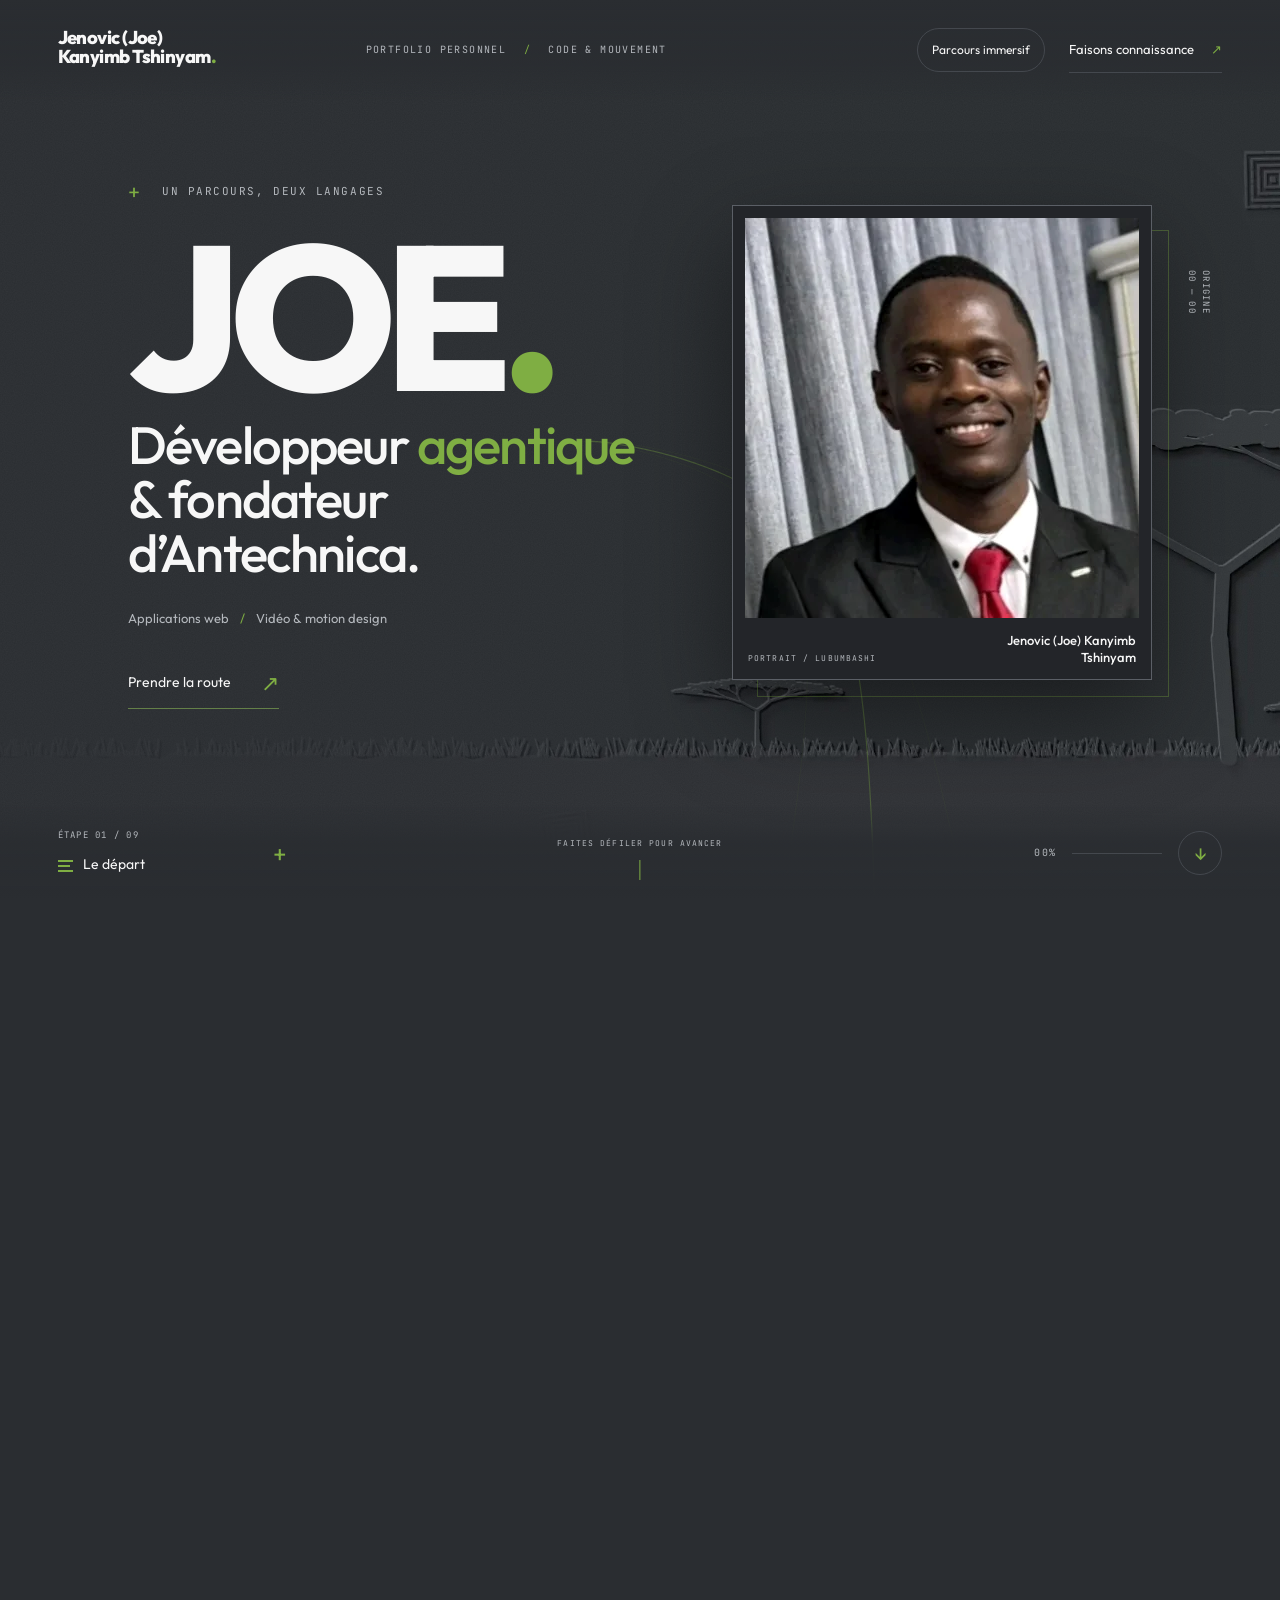
==== index.html @ 86d020d7 "Publication V1 du portfolio Co-Authored-By: Claude Opus 5.5 <noreply@anthropic.com>" ====
<!DOCTYPE html><html lang="fr"><head><meta charset="UTF-8"><meta name="viewport" content="width=device-width, initial-scale=1"><meta name="description" content="Un portfolio personnel à la croisée du développement web, de la vidéo et du motion design."><meta name="theme-color" content="#2A2D31"><!-- V1 publiée le 26/09/2026 avec l'accord de Joe : le site est indexable. Aperçu de lien (WhatsApp, LinkedIn…). --><meta property="og:type" content="website"><meta property="og:locale" content="fr_FR"><meta property="og:site_name" content="Jenovic (Joe) Kanyimb Tshinyam — Portfolio"><meta property="og:title" content="Jenovic (Joe) Kanyimb Tshinyam — Portfolio personnel | Code &amp; Mouvement"><meta property="og:description" content="Un portfolio personnel à la croisée du développement web, de la vidéo et du motion design."><meta name="twitter:card" content="summary"><link rel="icon" href="/favicon.svg" type="image/svg+xml"><title>Jenovic (Joe) Kanyimb Tshinyam — Portfolio personnel | Code &amp; Mouvement</title><link rel="stylesheet" href="/_astro/portfolio.REGnhsfy.css"></head><body><a class="skip-link" href="#main">Aller au contenu</a><header class="site-header"><a class="wordmark wordmark-full" href="#intro" data-go="0" aria-label="Jenovic (Joe) Kanyimb Tshinyam — revenir au départ">Jenovic (Joe) Kanyimb <span class="wordmark-tail">Tshinyam<span class="copper">.</span></span></a><span class="header-label">PORTFOLIO PERSONNEL <span class="slash">/</span> CODE & MOUVEMENT</span><button id="mode-toggle" type="button" hidden>Parcours immersif</button><a class="header-contact" href="#contact" data-go="8">Faisons connaissance <span aria-hidden="true">↗</span></a></header><canvas id="path-canvas" aria-hidden="true"></canvas><div class="ambient" aria-hidden="true"></div><div class="chapitre-fonds" aria-hidden="true"><div class="fond fond-depart"></div><div class="fond fond-motion"></div><div class="fond fond-web"></div><div class="fond fond-regard"></div></div><main id="main" tabindex="-1" style="--journey-stops:9"><div id="journey"><section id="intro" class="stop intro" data-chapter="depart" data-stop="0" data-stop-name="Le départ" aria-labelledby="intro-title"><div class="scene-copy"><p class="eyebrow"><span class="tiny-cross" aria-hidden="true">+</span> UN PARCOURS, DEUX LANGAGES</p><h1 id="intro-title">JOE<span class="copper">.</span></h1><p class="hero-line">Développeur <em>agentique</em><br>&amp; fondateur d’Antechnica.</p><p class="intro-caption">Applications web<span aria-hidden="true"> / </span>Vidéo &amp; motion design</p><a class="text-link" href="#video" data-go="1">Prendre la route <span aria-hidden="true">↗</span></a></div><div class="hero-art hero-portrait"><figure class="hero-portrait-card"><img src="/media/joe-portrait.webp" alt="Portrait de Jenovic (Joe) Kanyimb Tshinyam en costume noir et cravate rouge." width="400" height="400" decoding="async" fetchpriority="high"><figcaption><span class="mono">PORTRAIT / LUBUMBASHI</span><strong>Jenovic (Joe) Kanyimb Tshinyam</strong></figcaption></figure></div><p class="scene-coordinate" aria-hidden="true">ORIGINE<br>00 — 00</p></section><section id="video" class="stop gateway-stop" data-chapter="motion" data-stop="1" data-stop-name="Porte Vidéo" aria-labelledby="video-title"><div class="wide-copy gateway-copy"><p class="eyebrow">01 / PREMIÈRE VOIE</p><h2 id="video-title">Vidéo &<br><em>motion design.</em></h2><p class="body-copy">Chaque réalisation occupe sa propre étape. Faites défiler pour passer d’une vidéo à la suivante, puis rejoindre les projets web.</p><ol class="gateway-route" aria-label="Vidéos du parcours"><li><span class="mono">01</span><a href="#video-claude-disponible-en-rdc" data-go="2">Claude disponible en RDC, en motion design</a></li><li><span class="mono">02</span><a href="#video-chaine-youtube-shorts" data-go="3">Présenter mes savoir-faire par le motion design</a></li><li><span class="mono">03</span><a href="#video-outil-qui-change-tout" data-go="4">Expliquer un outil par la prise de parole et le motion design</a></li></ol><a class="text-link" href="#video-claude-disponible-en-rdc" data-go="2">Voir la première vidéo <span aria-hidden="true">↓</span></a></div><span class="ghost-number" aria-hidden="true">01</span></section><section id="video-claude-disponible-en-rdc" class="stop project-stop project-stop-video video-wide" data-chapter="motion" data-stop="2" data-stop-name="Vidéo 01" aria-labelledby="project-title-claude-disponible-en-rdc"><div class="scene-copy project-copy"><p class="eyebrow">01 / VIDÉO · MOTION DESIGN</p><h2 id="project-title-claude-disponible-en-rdc">Claude disponible en RDC, en motion design</h2><p class="body-copy">Une vidéo d’actualité de 1 min 44, 100 % motion design : ce que change l’arrivée officielle de Claude, l’IA d’Anthropic, en RDC.</p></div><div class="project-visual project-visual-video is-wide"><div class="visual-top"><span class="mono">VIDÉO · 16:9</span><span class="mono">Antechnica</span></div><div class="video-stage" id="player-claude-disponible-en-rdc" data-video-embed="https://www.youtube-nocookie.com/embed/Lz0jzFGHZ8E" data-video-title="Vidéo : Claude disponible en RDC, en motion design"><a class="video-poster" href="https://youtu.be/Lz0jzFGHZ8E" target="_blank" rel="noopener noreferrer" data-video-launch="player-claude-disponible-en-rdc" aria-label="Lire « Claude disponible en RDC, en motion design » sur cette page"><img src="https://i.ytimg.com/vi/Lz0jzFGHZ8E/maxresdefault.jpg" alt="Miniature de la vidéo « Claude est officiellement disponible en RDC » publiée sur la chaîne YouTube Antechnica." width="1280" height="720" loading="lazy" decoding="async"><span class="video-play" aria-hidden="true">▶</span><span class="video-hint mono" aria-hidden="true">LECTURE SUR CETTE PAGE</span></a></div></div><div class="project-details"><dl class="project-facts"><div><dt>Mon rôle</dt><dd>Direction de la production, avec une équipe d’agents IA sous ma supervision.</dd></div><div><dt>Résultat</dt><dd>Publiée le 24/09/2026 sur YouTube, TikTok et Instagram, sans problème de droits d’auteur.</dd></div><div><dt>Outils</dt><dd>Remotion (React), DaVinci Resolve, faster-whisper.</dd></div></dl><a class="text-link project-cta" href="https://youtu.be/Lz0jzFGHZ8E" target="_blank" rel="noopener noreferrer">Voir sur YouTube <span class="sr-only">(nouvel onglet)</span><span aria-hidden="true">↗</span></a></div></section><script type="module">document.querySelectorAll(`[data-video-launch]`).forEach(e=>{e.dataset.videoReady!==`true`&&(e.dataset.videoReady=`true`,e.addEventListener(`click`,t=>{if(t.defaultPrevented||t.button!==0||t.metaKey||t.ctrlKey||t.shiftKey||t.altKey)return;let n=e.dataset.videoLaunch,r=n?document.getElementById(n):null,i=r?.dataset.videoEmbed;if(!r||!i?.startsWith(`https://www.youtube-nocookie.com/embed/`))return;t.preventDefault();let a=r.querySelector(`.video-player`);if(a){a.focus();return}let o=new URL(i);o.searchParams.set(`autoplay`,`1`),o.searchParams.set(`rel`,`0`),o.searchParams.set(`playsinline`,`1`);let s=document.createElement(`iframe`);s.className=`video-player`,s.src=o.toString(),s.title=r.dataset.videoTitle||`Lecteur vidéo YouTube`,s.allow=`accelerometer; autoplay; clipboard-write; encrypted-media; gyroscope; picture-in-picture; web-share`,s.referrerPolicy=`strict-origin-when-cross-origin`,s.allowFullscreen=!0,s.tabIndex=0,r.replaceChildren(s),r.classList.add(`is-playing`),s.focus()}))});</script><section id="video-chaine-youtube-shorts" class="stop project-stop project-stop-video video-short" data-chapter="motion" data-stop="3" data-stop-name="Vidéo 02" aria-labelledby="project-title-chaine-youtube-shorts"><div class="scene-copy project-copy"><p class="eyebrow">02 / VIDÉO PROMOTIONNELLE</p><h2 id="project-title-chaine-youtube-shorts">Présenter mes savoir-faire par le motion design</h2><p class="body-copy">J’ai conçu cette vidéo promotionnelle pour montrer rapidement ce que je peux créer en motion design et permettre à un client de se projeter dans une communication plus claire, rythmée et mémorable.</p></div><div class="project-visual project-visual-video is-short"><div class="visual-top"><span class="mono">SHORT · 9:16</span><span class="mono">Antechnica</span></div><div class="video-stage" id="player-chaine-youtube-shorts" data-video-embed="https://www.youtube-nocookie.com/embed/G4Uy3-1FhbQ" data-video-title="Vidéo : Présenter mes savoir-faire par le motion design"><a class="video-poster" href="https://youtube.com/shorts/G4Uy3-1FhbQ" target="_blank" rel="noopener noreferrer" data-video-launch="player-chaine-youtube-shorts" aria-label="Lire « Présenter mes savoir-faire par le motion design » sur cette page"><img src="https://i.ytimg.com/vi/G4Uy3-1FhbQ/oardefault.jpg" alt="Miniature verticale de la vidéo promotionnelle : le titre « Le timing fait ressentir » sur un fond de traits lumineux verts." width="1080" height="1920" loading="lazy" decoding="async"><span class="video-play" aria-hidden="true">▶</span><span class="video-hint mono" aria-hidden="true">LECTURE SUR CETTE PAGE</span></a></div></div><div class="project-details"><dl class="project-facts"><div><dt>Mon rôle</dt><dd>Conception de la présentation, montage et motion design.</dd></div><div><dt>Résultat</dt><dd>La vidéo est publiée sur la chaîne Antechnica et sert de démonstration publique de mes capacités en motion design.</dd></div><div><dt>Outils</dt><dd>Motion design, montage vidéo et YouTube Shorts.</dd></div></dl><a class="text-link project-cta" href="https://youtube.com/shorts/G4Uy3-1FhbQ" target="_blank" rel="noopener noreferrer">Voir sur YouTube <span class="sr-only">(nouvel onglet)</span><span aria-hidden="true">↗</span></a></div></section><section id="video-outil-qui-change-tout" class="stop project-stop project-stop-video video-short" data-chapter="motion" data-stop="4" data-stop-name="Vidéo 03" aria-labelledby="project-title-outil-qui-change-tout"><div class="scene-copy project-copy"><p class="eyebrow">03 / VIDÉO · MOTION DESIGN</p><h2 id="project-title-outil-qui-change-tout">Expliquer un outil par la prise de parole et le motion design</h2><p class="body-copy">Dans cette vidéo, je présente face caméra un outil que j’ai découvert. J’associe une explication concrète, un montage rythmé et du motion design pour rendre le sujet clair et vivant.</p></div><div class="project-visual project-visual-video is-short"><div class="visual-top"><span class="mono">SHORT · 9:16</span><span class="mono">YouTube</span></div><div class="video-stage" id="player-outil-qui-change-tout" data-video-embed="https://www.youtube-nocookie.com/embed/SXAU7oRiqAI" data-video-title="Vidéo : Expliquer un outil par la prise de parole et le motion design"><a class="video-poster" href="https://youtube.com/shorts/SXAU7oRiqAI" target="_blank" rel="noopener noreferrer" data-video-launch="player-outil-qui-change-tout" aria-label="Lire « Expliquer un outil par la prise de parole et le motion design » sur cette page"><img src="https://i.ytimg.com/vi/SXAU7oRiqAI/oardefault.jpg" alt="Miniature verticale de la vidéo : le titre « Ta voix devient du texte » au-dessus de Joe, face caméra." width="1080" height="1920" loading="lazy" decoding="async"><span class="video-play" aria-hidden="true">▶</span><span class="video-hint mono" aria-hidden="true">LECTURE SUR CETTE PAGE</span></a></div></div><div class="project-details"><dl class="project-facts"><div><dt>Mon rôle</dt><dd>Prise de parole face caméra, montage et motion design.</dd></div><div><dt>Résultat</dt><dd>La vidéo est publiée sur YouTube et montre concrètement ma capacité à expliquer, incarner et mettre en mouvement un sujet.</dd></div><div><dt>Outils</dt><dd>DaVinci Resolve, motion design, format vertical.</dd></div></dl><a class="text-link project-cta" href="https://youtube.com/shorts/SXAU7oRiqAI" target="_blank" rel="noopener noreferrer">Voir sur YouTube <span class="sr-only">(nouvel onglet)</span><span aria-hidden="true">↗</span></a></div></section><section id="web" class="stop gateway-stop" data-chapter="web" data-stop="5" data-stop-name="Porte Web" aria-labelledby="web-title"><div class="wide-copy gateway-copy"><p class="eyebrow">02 / DEUXIÈME VOIE</p><h2 id="web-title">Sites &<br><em>expériences web.</em></h2><p class="body-copy">Le parcours continue avec les sites publiés. Chaque projet dispose de son propre écran, de ses visuels et d’un accès direct au site en ligne.</p><ol class="gateway-route" aria-label="Sites du parcours"><li><span class="mono">01</span><a href="#web-tamada" data-go="6">Tamada : une vitrine bilingue pour une pâtisserie événementielle</a></li></ol><a class="text-link" href="#web-tamada" data-go="6">Voir le premier site <span aria-hidden="true">↓</span></a></div><span class="ghost-number" aria-hidden="true">02</span></section><section id="web-tamada" class="stop project-stop" data-chapter="web" data-stop="6" data-stop-name="Site 01" aria-labelledby="project-title-tamada"><div class="scene-copy project-copy"><p class="eyebrow">01 / PROJET WEB · TAMADA</p><h2 id="project-title-tamada">Tamada : une vitrine bilingue pour une pâtisserie événementielle</h2><p class="body-copy">Un site vitrine bilingue qui présente les créations de Tamada, ses services événementiels et un parcours de contact à Lubumbashi.</p></div><a class="project-visual project-visual-link" href="https://tamada-nu.vercel.app/fr" target="_blank" rel="noopener noreferrer" aria-label="Voir Tamada en ligne — nouvel onglet"><div class="visual-top"><span class="fenetre" aria-hidden="true"><i></i><i></i><i></i></span><span class="adresse">tamada-nu.vercel.app</span><span class="mono">03 VUES</span></div><div class="project-carousel" aria-label="Aperçus de Tamada : une vitrine bilingue pour une pâtisserie événementielle"><img class="project-slide" src="/media/tamada-hero.webp" alt="Page d’accueil de Tamada avec une pâtisserie en arrière-plan." width="1440" height="774" loading="lazy" decoding="async" data-slide="1"><img class="project-slide" src="/media/tamada-realisations.webp" alt="Présentation d’une pièce montée de mariage dans le carrousel Tamada." width="1440" height="774" loading="lazy" decoding="async" data-slide="2"><img class="project-slide" src="/media/tamada-galerie.webp" alt="Galerie des réalisations événementielles sur le site Tamada." width="1440" height="774" loading="lazy" decoding="async" data-slide="3"></div><div class="visual-caption"><p>Tamada : une vitrine bilingue pour une pâtisserie événementielle</p><span class="mono">OUVRIR LE SITE EN LIGNE ↗</span></div></a><div class="project-details"><dl class="project-facts"><div><dt>Mon rôle</dt><dd>Conception, développement et mise en ligne du site vitrine bilingue.</dd></div><div><dt>Résultat</dt><dd>Le site est en ligne en français et en anglais, avec des galeries de réalisations, une section contact et une navigation adaptée aux mobiles.</dd></div><div><dt>Outils</dt><dd>Next.js 16, React 19, Tailwind CSS 4, Supabase, Vercel.</dd></div></dl><a class="text-link project-cta" href="https://tamada-nu.vercel.app/fr" target="_blank" rel="noopener noreferrer">Voir Tamada en ligne <span class="sr-only">(nouvel onglet)</span><span aria-hidden="true">↗</span></a></div></section><section id="apropos" class="stop about-stop" data-chapter="regard" data-stop="7" data-stop-name="Le regard" aria-labelledby="about-title"><div class="wide-copy"><p class="eyebrow">03 / DERRIÈRE LES ÉCRANS</p><h2 id="about-title">Deux pratiques.<br><em>Un regard personnel.</em></h2><div class="about-grid"><div class="about-copy"><p class="about-lead">Étudiant en Bac2 IAGE à l’Université Protestante de Lubumbashi, je conçois et livre des applications web en orchestrant une flotte d’agents IA. Je lance Antechnica, mon agence tech à Lubumbashi.</p><div class="about-notes"><p class="mono">MA FAÇON DE TRAVAILLER</p><p>Je conçois l’architecture, délègue aux agents, vérifie leur travail et livre des applications testées.</p></div></div></div></div><span class="ghost-number" aria-hidden="true">JK</span></section><section id="contact" class="stop contact-stop" data-chapter="rencontre" data-stop="8" data-stop-name="La rencontre" aria-labelledby="contact-title"><div class="wide-copy contact-layout"><div class="contact-copy"><p class="eyebrow">04 / LA SUITE S’ÉCRIT À DEUX</p><h2 id="contact-title">Et si nos chemins<br><em>se croisaient ?</em></h2><p class="body-copy">Un projet web, une idée de vidéo,<br>ou simplement une conversation.</p><a class="contact-link" href="mailto:jenovickanyimbtshinyam@gmail.com">Parlons de votre idée <span aria-hidden="true">↗</span></a><nav aria-label="Réseaux sociaux"><a class="text-link" href="https://github.com/joe-kanyimb?tab=repositories" target="_blank" rel="noopener noreferrer">GitHub <span class="sr-only">(nouvel onglet)</span><span aria-hidden="true">↗</span></a><a class="text-link" href="https://www.linkedin.com/in/jenovic-kanyimb-tshinyam/" target="_blank" rel="noopener noreferrer">LinkedIn <span class="sr-only">(nouvel onglet)</span><span aria-hidden="true">↗</span></a><a class="text-link" href="https://www.youtube.com/@Antechnica" target="_blank" rel="noopener noreferrer">YouTube <span class="sr-only">(nouvel onglet)</span><span aria-hidden="true">↗</span></a><a class="text-link" href="https://wa.me/243854241231" target="_blank" rel="noopener noreferrer">WhatsApp <span class="sr-only">(nouvel onglet)</span><span aria-hidden="true">↗</span></a></nav><a class="text-link return-link" href="#intro" data-go="0">Revenir au départ <span aria-hidden="true">↶</span></a></div><figure class="contact-portrait" aria-label="Jenovic (Joe) Kanyimb Tshinyam"><div class="contact-portrait-frame"><img src="/media/joe-portrait.webp" alt="" width="400" height="400" loading="lazy" decoding="async"></div><figcaption><span class="mono">CONTACT / LUBUMBASHI</span><strong>Jenovic (Joe) Kanyimb Tshinyam</strong></figcaption></figure></div></section></div></main><aside class="journey-controls" aria-label="Navigation du parcours"><details id="chapter-menu"><summary><span class="mono">ÉTAPE <span id="current-index">01</span> / <span id="total-stops">09</span></span><span class="current-line"><span class="signe" aria-hidden="true"><i></i><i></i><i></i></span><span id="current-name">Le départ</span></span><span class="menu-plus" aria-hidden="true">+</span></summary><nav aria-label="Étapes"><a href="#intro" data-go="0"><span class="mono">01</span>Le départ<span aria-hidden="true">↗</span></a><a href="#video" data-go="1"><span class="mono">02</span>Porte Vidéo<span aria-hidden="true">↗</span></a><a href="#video-claude-disponible-en-rdc" data-go="2"><span class="mono">03</span>Vidéo 01<span aria-hidden="true">↗</span></a><a href="#video-chaine-youtube-shorts" data-go="3"><span class="mono">04</span>Vidéo 02<span aria-hidden="true">↗</span></a><a href="#video-outil-qui-change-tout" data-go="4"><span class="mono">05</span>Vidéo 03<span aria-hidden="true">↗</span></a><a href="#web" data-go="5"><span class="mono">06</span>Porte Web<span aria-hidden="true">↗</span></a><a href="#web-tamada" data-go="6"><span class="mono">07</span>Site 01<span aria-hidden="true">↗</span></a><a href="#apropos" data-go="7"><span class="mono">08</span>Le regard<span aria-hidden="true">↗</span></a><a href="#contact" data-go="8"><span class="mono">09</span>La rencontre<span aria-hidden="true">↗</span></a></nav></details><div class="scroll-hint"><span id="scroll-label">FAITES DÉFILER POUR AVANCER</span><span class="hint-line" aria-hidden="true"></span></div><div class="progress-control"><span class="mono" id="progress-value">00%</span><div class="progress-track" aria-hidden="true"><span id="progress-fill"></span></div><button id="next-stop" aria-label="Étape suivante" type="button" hidden>↓</button></div></aside><noscript><p class="nojs-note">Mode lecture : toutes les étapes sont accessibles sans JavaScript.</p></noscript><script type="module" src="/_astro/index.astro_astro_type_script_index_0_lang.BY5wktld.js"></script></body></html>
---- _astro/portfolio.REGnhsfy.css ----
@font-face{font-family:Outfit;src:url(/fonts/outfit-latin.woff2)format("woff2");font-weight:100 900;font-style:normal;font-display:swap}:root{color-scheme:dark;--bg:#111211;--ink:#f0ede7;--muted:#b3b1a8;--copper:#dfab84;--line:#363831;--font:Outfit,"Arial",sans-serif}*{box-sizing:border-box}html{scroll-behavior:auto;scroll-padding-top:100px}body{background:var(--bg);color:var(--ink);font-family:var(--font);margin:0;font-size:16px;line-height:1.55}a{color:inherit;text-decoration:none}button,summary{font:inherit;color:inherit}button{cursor:pointer;border:1px solid var(--line);background:0 0}a,button,summary{-webkit-tap-highlight-color:transparent}a:focus-visible,button:focus-visible,summary:focus-visible,[tabindex]:focus-visible{outline:2px solid var(--copper);outline-offset:6px}button:disabled{cursor:default;opacity:.5}[hidden]{display:none!important}::selection{background:var(--copper);color:var(--bg)}.copper,em{color:var(--copper)}em{font-style:normal}.muted{color:var(--muted)}.mono,.eyebrow,.art-caption,.scene-coordinate,.draft-label,.visual-caption .mono,.header-label,.scroll-hint{letter-spacing:.14em;font-family:ui-monospace,Courier New,monospace;font-size:11px;line-height:1.6}.eyebrow{color:var(--muted);margin:0 0 24px}.tiny-cross{vertical-align:middle;color:var(--copper);margin-right:12px;font-size:20px}.sr-only{clip:rect(0,0,0,0);white-space:nowrap;border:0;width:1px;height:1px;margin:-1px;padding:0;position:absolute;overflow:hidden}.skip-link{z-index:100;background:var(--ink);color:var(--bg);padding:12px 20px;position:fixed;top:-100px;left:20px}.skip-link:focus{top:16px}.site-header{z-index:30;background:linear-gradient(var(--bg),#111211e6 65%,transparent);align-items:center;gap:24px;min-height:100px;padding:20px 4.5vw;display:flex;position:fixed;inset:0 0 auto}.wordmark{letter-spacing:-2px;align-items:center;min-height:44px;font-size:32px;font-weight:800;line-height:1;display:flex}.header-label{color:var(--muted);margin-left:24px;margin-right:auto;font-size:10px}.slash{color:var(--copper);padding:0 10px}#mode-toggle{border-radius:24px;min-height:44px;padding:10px 14px;font-size:12px}.header-contact{border-bottom:1px solid var(--line);min-height:44px;padding:12px 0;font-size:13px}.header-contact span{color:var(--copper);margin-left:14px}.ambient{pointer-events:none;z-index:-1;background:radial-gradient(at 75% 40%,#ad795610,#0000 55%);position:fixed;inset:0}#path-canvas{pointer-events:none;opacity:.8;width:100%;height:100%;display:none;position:fixed;inset:0}.stop{border-bottom:1px solid var(--line);align-items:center;gap:4vw;min-height:100svh;padding:140px 10vw;display:flex;position:relative;overflow-x:clip}.scene-copy{z-index:2;flex:1;max-width:700px;position:relative}.wide-copy{z-index:2;width:100%;max-width:1100px;position:relative}.intro h1{letter-spacing:-.075em;margin:28px 0 22px;font-size:clamp(120px,18vw,270px);font-weight:650;line-height:.78}.hero-line{letter-spacing:-.045em;margin:0 0 28px;font-size:clamp(36px,4.6vw,70px);font-weight:400;line-height:1.03}.intro-caption{color:var(--muted);margin-bottom:30px;font-size:13px}.intro-caption span{color:var(--copper);padding:0 8px}.text-link{border-bottom:1px solid #7c6c5c;align-items:center;gap:30px;min-height:44px;padding:8px 0;font-size:14px;display:inline-flex}.text-link span[aria-hidden]{color:var(--copper);font-size:22px;transition:transform .2s}.text-link:hover span[aria-hidden]{transform:translate(3px,-3px)}.hero-art{flex-shrink:0;width:48%;margin-right:-4vw;position:relative}.sculpture{width:100%;display:block}.art-caption{color:var(--muted);font-size:9px;position:absolute;bottom:0;right:10%}.scene-coordinate{color:var(--muted);writing-mode:vertical-rl;font-size:9px;position:absolute;top:30%;right:4.5vw}.stop h2{letter-spacing:-.047em;margin:0 0 35px;font-size:clamp(38px,5.5vw,82px);font-weight:450;line-height:1.08}.body-copy{color:var(--muted);max-width:400px;font-size:17px;line-height:1.7}.universe-grid{grid-template-columns:1fr 1fr;gap:50px;max-width:850px;margin-top:45px;display:grid}.universe{border-top:1px solid var(--line);padding:24px 40px 12px 0;display:block;position:relative}.universe .mono{color:var(--copper)}.universe h3{letter-spacing:-.03em;margin:20px 0 12px;font-size:28px;font-weight:450}.universe p{color:var(--muted);font-size:15px}.universe-arrow{color:var(--copper);font-size:28px;position:absolute;top:24px;right:0}.universe:hover{border-color:var(--copper)}.ghost-number{color:#0000;-webkit-text-stroke:1px #454438;opacity:.3;pointer-events:none;font-size:clamp(180px,35vw,500px);font-weight:700;line-height:1;position:absolute;bottom:14%;right:3vw}.project-stop h2{font-size:clamp(36px,4.3vw,66px)}.project-visual{aspect-ratio:1;background:linear-gradient(130deg,#1c1e19ee,#171714e0);border:1px solid #595044;border-radius:2px;flex-direction:column;width:43%;display:flex;position:relative;overflow:hidden}.visual-top{color:var(--muted);justify-content:space-between;padding:22px;display:flex}.project-visual .sculpture{width:100%;height:78%;position:absolute;top:5%}.visual-caption{z-index:1;background:linear-gradient(#0000,#171714);margin-top:auto;padding:22px}.visual-caption p{letter-spacing:-.04em;margin:0 0 8px;font-size:23px}.visual-caption .mono{color:var(--muted);font-size:8px}.draft-label{color:var(--copper);margin:28px 0 12px;font-size:9px;display:block}.about-grid{grid-template-columns:1fr 1fr;gap:80px;max-width:950px;display:grid}.about-lead{letter-spacing:-.025em;margin:0;font-size:24px;line-height:1.5}.about-notes{color:var(--muted);font-size:14px}.about-notes .mono{color:var(--copper);margin-top:0}.contact-stop h2{font-size:clamp(40px,6.8vw,98px)}.contact-pending{flex-wrap:wrap;align-items:center;gap:12px;margin-top:32px;font-size:24px;display:flex}.contact-pending small{width:100%;color:var(--muted);padding-left:22px;font-size:12px;display:block}.status-dot{background:var(--copper);border-radius:100%;width:8px;height:8px}.return-link{color:var(--muted);margin-top:30px}.contact-link{border-bottom:1px solid var(--copper);gap:30px;min-height:44px;margin-top:30px;font-size:30px;display:inline-flex}.journey-controls{z-index:35;background:linear-gradient(transparent,#111211ed 40%,var(--bg));justify-content:space-between;align-items:end;gap:30px;min-height:95px;padding:20px 4.5vw;display:flex;position:fixed;inset:auto 0 0}.journey-controls details{width:240px;max-width:50vw;position:relative}.journey-controls summary{cursor:pointer;grid-template-columns:1fr 25px;gap:5px;min-height:52px;list-style:none;display:grid}.journey-controls summary::-webkit-details-marker{display:none}.journey-controls summary .mono{color:var(--muted);grid-column:1;font-size:9px}.journey-controls #current-name{font-size:14px}.menu-plus{color:var(--copper);grid-area:1/2/3;align-self:center;font-size:25px}.journey-controls details[open] .menu-plus{transform:rotate(45deg)}.journey-controls nav{background:#1a1c18;border:1px solid #676454;width:300px;max-width:88vw;padding:12px 22px;position:absolute;bottom:80px;left:0;box-shadow:0 25px 80px #0008}.journey-controls nav a{border-bottom:1px solid var(--line);grid-template-columns:30px 1fr 20px;gap:12px;min-height:48px;padding:13px 0;font-size:14px;display:grid}.journey-controls nav a:last-child{border:0}.journey-controls nav a .mono,.journey-controls nav a:hover,.journey-controls nav a[aria-current=step]{color:var(--copper)}.scroll-hint{color:var(--muted);flex-direction:column;align-items:center;gap:10px;font-size:8px;display:flex;position:absolute;bottom:20px;left:50%;transform:translate(-50%)}.hint-line{background:var(--copper);width:1px;height:20px}.progress-control{align-items:center;gap:16px;padding-bottom:5px;display:flex}.progress-control .mono{color:var(--muted);font-size:10px}.progress-track{background:var(--line);width:90px;height:1px}#progress-fill{background:var(--copper);transform-origin:0;width:100%;height:100%;display:block;transform:scaleX(0)}#next-stop{width:44px;height:44px;color:var(--copper);border-radius:100%;font-size:20px}.nojs-note{color:var(--muted);padding:40px 10vw 140px}html.immersive #main{height:calc(var(--journey-stops,6) * 120svh)}html.immersive #journey{perspective:1100px;perspective-origin:50% 48%;position:fixed;inset:0;overflow:clip}html.immersive .stop{transform-origin:50%;will-change:transform,opacity;border:0;height:100svh;min-height:0;padding-top:110px;padding-bottom:125px;position:absolute;inset:0}html.immersive #path-canvas{display:block}html.simple .scroll-hint{display:none}html.simple .stop{scroll-margin-top:0}html.immersive .stop[inert]{pointer-events:none}.case-header{border-bottom:1px solid var(--line);justify-content:space-between;align-items:center;padding:28px 6vw;display:flex}.case-main{max-width:1100px;margin:auto;padding:70px 6vw 90px}.case-main h1{letter-spacing:-.045em;margin:25px 0;font-size:clamp(42px,7vw,80px);font-weight:450;line-height:1.05}.case-lead{color:var(--muted);max-width:650px;font-size:20px}.draft-banner{border-left:2px solid var(--copper);color:var(--muted);background:#dfab840a;margin:35px 0;padding:18px 22px;font-size:14px}.case-fields{grid-template-columns:1fr 1fr;gap:35px 70px;margin-top:45px;display:grid}.case-fields section{border-top:1px solid var(--line);padding-top:20px}.case-fields h2{font-size:20px;font-weight:450}.case-fields p{color:var(--muted);font-size:15px}.case-footer{border-top:1px solid var(--line);color:var(--muted);padding:28px 6vw;font-size:12px}.media-frame{border:1px solid var(--line);background:#1a1c18;min-height:180px;padding:20px}.media-frame img,.media-frame video{width:100%;height:auto;display:block}.media-frame img{width:auto;max-width:100%;max-height:78vh;margin-inline:auto}.media-fallback{color:var(--muted)}@media (width>=1600px){.stop{padding-left:14vw;padding-right:14vw}.hero-art{max-width:640px}.intro h1{font-size:260px}}@media (width<=1000px){.header-label{display:none}.wordmark{margin-right:auto}.stop{padding-left:7vw;padding-right:7vw}.hero-art{margin-right:-3vw}.about-grid{gap:35px}.project-stop{gap:5vw}.project-stop h2{font-size:40px}}@media (width<=640px){.site-header{gap:14px;min-height:78px;padding:16px 6vw}.wordmark{font-size:26px}.header-contact{display:none}#mode-toggle{padding:8px 12px;font-size:11px}.stop{gap:18px;min-height:100svh;padding:110px 7vw 130px}.intro{flex-direction:column;justify-content:center;align-items:start}.intro .scene-copy{z-index:2;flex:none;width:100%;max-width:100%}.intro h1{margin:22px 0 20px;font-size:clamp(110px,32vw,155px)}.hero-line{font-size:40px}.eyebrow{margin-bottom:18px;font-size:9px}.intro-caption{max-width:260px;margin-bottom:16px;font-size:11px}.intro-caption span{padding:0 3px}.hero-art{opacity:.38;z-index:0;width:68%;margin:0;position:absolute;top:16%;right:-8%}.art-caption,.scene-coordinate{display:none}.stop h2{margin-bottom:25px;font-size:clamp(32px,8vw,46px)}.universe-grid{gap:20px;margin-top:28px}.universe{padding:18px 8px 10px 0}.universe h3{margin-top:18px;font-size:20px}.universe p{font-size:13px}.universe .mono{font-size:8px}.universe-arrow{font-size:20px;top:10px}.project-stop{flex-direction:column;justify-content:center;align-items:stretch;gap:22px}.project-stop .scene-copy{flex:none;max-width:none}.project-stop h2{margin-bottom:12px;font-size:34px}.body-copy{margin-bottom:12px;font-size:14px;line-height:1.55}.draft-label{margin:14px 0 6px;font-size:8px}.text-link{gap:18px;min-height:44px;font-size:12px}.project-visual{aspect-ratio:auto;flex-shrink:0;width:100%;height:185px}.project-visual .sculpture{width:230px;height:230px;top:-44px;left:50%;transform:translate(-50%)}.visual-top{padding:12px;font-size:10px}.visual-top .mono{font-size:8px}.visual-caption{padding:12px}.visual-caption p{font-size:18px}.visual-caption .mono{font-size:7px}.about-grid{grid-template-columns:1fr;gap:24px}.about-lead{font-size:20px}.about-notes{font-size:12px}.about-notes .mono{font-size:9px}.contact-pending{font-size:21px}.contact-stop h2{font-size:41px}.journey-controls{gap:16px;min-height:90px;padding:16px 6vw}.journey-controls details{width:160px}.journey-controls #current-name{font-size:12px}.progress-control{gap:10px}.progress-track{width:34px}.scroll-hint{display:none}.progress-control .mono{font-size:9px}.journey-controls nav{bottom:70px}.ghost-number{opacity:.2;bottom:17%}.case-header{gap:20px}.case-header .text-link{font-size:11px}.case-main{padding-top:45px}.case-fields{grid-template-columns:1fr;gap:24px}.case-lead{font-size:17px}html.immersive .stop{padding-top:95px;padding-bottom:110px}}@media (height<=720px) and (width>=641px){html.immersive .stop{padding-top:95px;padding-bottom:95px}.intro h1{font-size:145px}.hero-line{font-size:42px}.hero-art{max-width:390px}.stop h2{font-size:48px}.universe-grid{margin-top:20px}.project-visual{max-height:350px}.about-lead{font-size:20px}.eyebrow{margin-bottom:14px}}@media (prefers-reduced-motion:reduce){*,:before,:after{scroll-behavior:auto!important;transition:none!important;animation:none!important}.stop{will-change:auto!important}}.wordmark-full{letter-spacing:-.035em;text-wrap:balance;max-width:260px;font-size:clamp(15px,1.45vw,22px);line-height:1.05;display:block}.wordmark-tail{white-space:nowrap}.gateway-copy{max-width:920px}.gateway-copy .body-copy{max-width:540px}.gateway-route{border-bottom:1px solid var(--line);gap:0;max-width:700px;margin:36px 0 26px;padding:0;list-style:none;display:grid}.gateway-route li{border-top:1px solid var(--line);grid-template-columns:48px 1fr;align-items:center;min-height:58px;display:grid}.gateway-route .mono{color:var(--copper);font-size:9px}.gateway-route a{align-items:center;min-height:58px;font-size:17px;line-height:1.25;transition:color .2s,padding-left .2s;display:flex}.gateway-route a:after{content:"↗";color:var(--copper);margin-left:auto}.gateway-route a:hover{color:var(--copper);padding-left:6px}.hero-portrait{width:min(35vw,420px);margin-right:0}.hero-portrait-card{background:#191a17;border:1px solid #524c43;margin:0;padding:12px;position:relative;box-shadow:0 35px 90px #0006}.hero-portrait-card:before{content:"";z-index:-1;border:1px solid #dfab8440;position:absolute;inset:24px -18px -18px 24px}.hero-portrait-card img{aspect-ratio:1;object-fit:cover;object-position:center 24%;filter:saturate(.88)contrast(1.03);width:100%;display:block}.hero-portrait-card figcaption{color:var(--muted);justify-content:space-between;align-items:end;gap:18px;padding:14px 3px 2px;display:flex}.hero-portrait-card figcaption .mono{font-size:8px}.hero-portrait-card figcaption strong{max-width:170px;color:var(--ink);text-align:right;font-size:13px;font-weight:500;line-height:1.25}.project-stop{justify-content:space-between}.project-stop .scene-copy{max-width:52%}.project-copy h2{text-wrap:balance;margin-bottom:20px;font-size:clamp(32px,3.6vw,54px)}.project-facts{grid-template-columns:1fr 1fr;gap:16px 28px;margin:24px 0 16px;display:grid}.project-facts div{border-top:1px solid var(--line);padding-top:10px}.project-facts div:first-child{grid-column:1/-1}.project-facts dt{color:var(--copper);letter-spacing:.14em;text-transform:uppercase;font-family:ui-monospace,Courier New,monospace;font-size:8px}.project-facts dd{color:var(--muted);margin:6px 0 0;font-size:12px;line-height:1.45}.project-cta{margin-top:4px}.project-visual{aspect-ratio:16/10;isolation:isolate;width:43%;min-height:360px;transition:border-color .2s,transform .2s}.project-visual-link:hover{border-color:var(--copper);transform:translateY(-3px)}.project-visual-link:focus-visible{outline-offset:8px}.visual-top{z-index:4;background:#151614e6;position:relative}.project-carousel{background:#090a09;flex:1;min-height:0;position:relative;overflow:hidden}.project-slide{object-fit:cover;opacity:0;width:100%;height:100%;animation:12s linear infinite tamada-carousel;display:block;position:absolute;inset:0;transform:scale(1.025)}.project-slide[data-slide="1"]{animation-delay:0s}.project-slide[data-slide="2"]{animation-delay:4s}.project-slide[data-slide="3"]{animation-delay:8s}.project-slide:first-child{opacity:1}.project-carousel:after{content:"";z-index:2;pointer-events:none;background:linear-gradient(#0000 55%,#111211b8);position:absolute;inset:0}.visual-caption{z-index:4;background:#151614;padding:15px 20px;position:relative}.visual-caption p{margin-bottom:4px;font-size:17px;line-height:1.25}.project-visual-video{background:#080908}.video-stage{background:#050505;flex:1;min-height:0;display:flex;position:relative;overflow:hidden}.video-poster{background:radial-gradient(circle at 50% 45%,#282621,#050505 70%);width:100%;height:100%;min-height:0;display:block;position:relative;overflow:hidden}.video-poster img{object-fit:cover;filter:saturate(.84)brightness(.72);width:100%;height:100%;transition:filter .2s,transform .3s;display:block}.video-poster:after{content:"";pointer-events:none;background:linear-gradient(#0000 40%,#080908b8);position:absolute;inset:0}.video-play{z-index:2;width:70px;height:70px;color:var(--ink);background:#111211b8;border:1px solid #f0ede799;border-radius:50%;place-items:center;font-size:20px;transition:background .2s,transform .2s;display:grid;position:absolute;top:50%;left:50%;transform:translate(-50%,-50%)}.video-poster:hover img{filter:saturate()brightness(.88);transform:scale(1.02)}.video-poster:hover .video-play{background:var(--copper);color:var(--bg);transform:translate(-50%,-50%)scale(1.06)}.video-player{background:#000;border:0;width:100%;height:100%;display:block}.video-player:focus-visible{outline:2px solid var(--copper);outline-offset:-4px}.project-visual-video .visual-caption{background:#0c0d0c}.project-visual-link .project-carousel{z-index:0;position:absolute;inset:0}.project-visual-link .visual-top{background:linear-gradient(#0c0d0cf2 0%,#0c0d0cb8 55%,#0000 100%);padding-bottom:54px}.project-visual-link .visual-caption{background:linear-gradient(#0000 0%,#0c0d0cd8 38%,#0c0d0cf5 100%);margin-top:auto;padding-top:70px}.about-grid{grid-template-columns:minmax(0,1.2fr) minmax(250px,.8fr);align-items:center;gap:64px;max-width:1000px}.about-copy{min-width:0}.about-notes{border-top:1px solid var(--line);margin-top:34px;padding-top:22px}.profile-card{background:#191a17;border:1px solid #524c43;justify-self:end;width:min(100%,340px);margin:0;padding:12px;box-shadow:0 30px 70px #0005}.profile-portrait{aspect-ratio:1;object-fit:cover;object-position:center 24%;filter:saturate(.88)contrast(1.03);border-radius:2px;width:100%;height:auto;display:block}.profile-card figcaption{padding:14px 3px 3px}.profile-card figcaption strong,.profile-card figcaption span{display:block}.profile-card figcaption strong{font-size:16px;font-weight:500}.profile-card figcaption span{color:var(--muted);letter-spacing:.12em;text-transform:uppercase;margin-top:3px;font-family:ui-monospace,Courier New,monospace;font-size:8px}.contact-layout{grid-template-columns:minmax(0,1.25fr) minmax(320px,.75fr);align-items:center;gap:7vw;max-width:none;display:grid}.contact-copy{z-index:2;min-width:0;position:relative}.contact-portrait{background:#191a17;border:1px solid #524c43;justify-self:end;width:min(100%,460px);margin:0;padding:12px;position:relative;box-shadow:0 35px 90px #0006}.contact-portrait:before{content:"";z-index:-1;border:1px solid #dfab8438;position:absolute;inset:28px -20px -20px 28px}.contact-portrait-frame{position:relative;overflow:hidden}.contact-portrait-frame:after{content:"";pointer-events:none;background:linear-gradient(#0000 60%,#11121199);position:absolute;inset:0}.contact-portrait img{aspect-ratio:1;object-fit:cover;object-position:center 24%;filter:saturate(.82)contrast(1.04);width:100%;display:block}.contact-portrait figcaption{color:var(--muted);justify-content:space-between;align-items:end;gap:18px;padding:14px 3px 2px;display:flex}.contact-portrait figcaption .mono{font-size:8px}.contact-portrait figcaption strong{max-width:190px;color:var(--ink);text-align:right;font-size:14px;font-weight:500;line-height:1.2}.case-links{flex-wrap:wrap;align-items:center;gap:24px;margin-top:30px;display:flex}@keyframes tamada-carousel{0%,29%{opacity:1;transform:scale(1)}34%,to{opacity:0;transform:scale(1.025)}}@media (width<=1000px){.wordmark-full{max-width:210px}.project-visual{min-height:310px}.project-stop .scene-copy{max-width:50%}.about-grid{gap:38px}.contact-layout{grid-template-columns:minmax(0,1.1fr) minmax(280px,.9fr);gap:5vw}.contact-portrait{max-width:360px}}@media (width<=640px){.wordmark-full{letter-spacing:-.025em;max-width:150px;font-size:13px}.intro .scene-copy{padding-right:15%}.hero-portrait{opacity:.5;width:54%;margin:0;position:absolute;top:20%;right:-8%}.hero-portrait-card{box-shadow:none;padding:7px}.hero-portrait-card:before{inset:14px -10px -10px 14px}.hero-portrait-card figcaption{display:none}.gateway-copy h2{font-size:40px}.gateway-copy .body-copy{font-size:14px}.gateway-route{margin:20px 0 14px}.gateway-route li{grid-template-columns:35px 1fr;min-height:48px}.gateway-route a{min-height:48px;font-size:13px}.project-stop{gap:13px}.project-stop .scene-copy{max-width:none}.project-copy h2{margin-bottom:9px;font-size:27px;line-height:1.05}.project-facts{grid-template-columns:1fr 1fr;gap:8px 14px;margin:10px 0 7px}.project-facts div{padding-top:6px}.project-facts div:first-child{grid-column:1/-1}.project-facts div:nth-child(2){display:none}.project-facts dt{font-size:7px}.project-facts dd{margin-top:3px;font-size:10px;line-height:1.3}.project-cta{min-height:36px;padding:3px 0}.project-visual{aspect-ratio:auto;width:100%;height:190px;min-height:0}.visual-top,.visual-caption{padding:8px 11px}.visual-caption p{font-size:14px}.visual-caption .mono{font-size:6px}.project-visual-link .visual-top{padding-bottom:30px}.project-visual-link .visual-caption{padding-top:36px}.about-grid{grid-template-columns:1fr;gap:18px}.about-notes{margin-top:20px;padding-top:14px}.profile-card{grid-template-columns:104px 1fr;justify-self:stretch;align-items:center;width:100%;max-width:none;padding:8px;display:grid}.profile-card figcaption{padding:8px 14px}.profile-card figcaption strong{font-size:14px}.case-links{flex-direction:column;align-items:flex-start;gap:12px}.about-stop .eyebrow{margin-bottom:8px}.about-stop h2{margin-bottom:13px;font-size:31px;line-height:1.02}.about-stop .about-grid{gap:10px}.about-stop .about-lead{font-size:15px;line-height:1.38}.about-stop .about-notes{margin-top:10px;padding-top:8px;font-size:10px;line-height:1.35}.about-stop .about-notes p{margin:5px 0}.about-stop .profile-card{grid-template-columns:78px 1fr;padding:6px}.about-stop .profile-card figcaption{padding:6px 10px}.about-stop .profile-card figcaption strong{font-size:12px}.about-stop .profile-card figcaption span{font-size:7px}.contact-layout{display:block}.contact-copy{width:100%}.contact-portrait{z-index:0;opacity:.2;width:58%;box-shadow:none;pointer-events:none;padding:6px;position:absolute;bottom:15%;right:-10%}.contact-portrait:before,.contact-portrait figcaption{display:none}.contact-stop .eyebrow{margin-bottom:9px}.contact-stop h2{margin-bottom:12px;font-size:35px;line-height:1.02}.contact-stop .body-copy{margin:0 0 6px}.contact-stop .contact-link{min-height:38px;margin-top:8px;font-size:20px}.contact-stop nav{flex-wrap:wrap;gap:0 16px;margin-top:8px;display:flex}.contact-stop nav .text-link{gap:5px;min-height:34px;font-size:10px}.contact-stop .return-link{min-height:36px;margin-top:6px}}@media (prefers-reduced-motion:reduce){.project-slide{opacity:0;animation:none;transform:none}.project-slide:first-child{opacity:1}.project-visual{transform:none!important}}.project-stop{grid-template-columns:minmax(0,52fr) minmax(0,43fr);grid-template-areas:"copy visual""details visual";align-content:center;gap:0 5vw;display:grid}.project-stop .scene-copy{grid-area:copy;align-self:end;max-width:none}.project-details{z-index:2;grid-area:details;align-self:start;position:relative}.project-stop .project-visual{grid-area:visual;align-self:center;width:100%}.project-stop-video{grid-template-columns:minmax(0,40fr) minmax(0,56fr);column-gap:4vw}.project-stop-video.video-short{grid-template-columns:minmax(0,1fr) minmax(0,1fr)}.project-stop .project-visual-video{aspect-ratio:auto;height:auto;min-height:auto;max-height:none;overflow:visible}.project-visual-video .visual-top{padding:12px 16px}.project-visual-video .video-stage{flex:none;width:100%}.project-stop .project-visual-video.is-wide{justify-self:end;width:min(100%,177.778svh - 515.556px)}.project-visual-video.is-wide .video-stage{aspect-ratio:16/9}.project-stop .project-visual-video.is-short{justify-self:center;width:auto}.project-visual-video.is-short .video-stage{aspect-ratio:9/16;width:auto;height:min(620px,100svh - 290px)}.video-poster img{filter:saturate(.9)brightness(.8)}.video-hint{z-index:2;color:var(--ink);text-align:center;padding:14px 16px;font-size:9px;position:absolute;bottom:0;left:0;right:0}@media (width>=641px) and (height<=820px){.project-copy h2{margin-bottom:14px;font-size:clamp(28px,2.9vw,42px)}.project-stop .body-copy{margin-bottom:0;font-size:15px;line-height:1.6}.project-facts{margin:16px 0 10px}}@media (width<=640px){.project-stop{grid-template-columns:minmax(0,1fr);grid-template-areas:"copy""visual""details";gap:12px 0}.project-stop .scene-copy{align-self:auto}.project-stop .project-visual{height:190px}.project-stop .project-visual-video{height:auto}.project-stop .project-visual-video.is-wide{width:100%}.project-stop-video.video-short{grid-template-columns:minmax(0,52fr) minmax(0,48fr);grid-template-areas:"copy copy""visual details";column-gap:14px}.project-stop .project-visual-video.is-short{width:100%}.project-visual-video.is-short .video-stage{width:100%;height:auto}.video-short .project-details{align-self:center}.video-short .project-facts{grid-template-columns:1fr}.video-short .visual-top .mono:last-child{display:none}.project-visual-video .visual-top{padding:7px 10px}.video-play{width:52px;height:52px}.video-hint{padding:9px 6px;font-size:7px}}@media (width<=640px) and (height<=760px){.project-stop .body-copy{-webkit-line-clamp:2;-webkit-box-orient:vertical;display:-webkit-box;overflow:hidden}.project-stop-video.video-short{grid-template-columns:minmax(0,44fr) minmax(0,56fr)}}@media (width<=640px) and (height<=700px){.project-stop:not(.video-short) .project-facts{display:none}}.about-grid{grid-template-columns:minmax(0,1fr);max-width:760px}@media (width>=641px){.contact-copy nav{flex-wrap:wrap;gap:4px 30px;margin-top:14px;display:flex}.contact-copy nav .text-link{gap:10px}}.contact-copy nav .text-link span[aria-hidden]{font-size:16px}@media (width>=641px) and (height>=721px) and (height<=820px){.intro h1{font-size:clamp(120px,min(18vw,24svh),270px)}.hero-line{font-size:clamp(34px,min(4.6vw,6.2svh),70px)}.gateway-stop h2,.about-stop h2{font-size:clamp(38px,min(5.5vw,8svh),82px)}.contact-stop h2{font-size:clamp(40px,min(6.8vw,8svh),98px)}.contact-link{font-size:26px}.gateway-route{margin:28px 0 20px}.gateway-route li,.gateway-route a{min-height:50px}}@media (width>=641px) and (width<=1000px) and (height>=900px){.project-stop-video.video-wide{grid-template-columns:minmax(0,1fr) minmax(0,1fr);grid-template-areas:"copy details""visual visual";gap:26px 5vw}.project-stop-video.video-wide .scene-copy{align-self:start}.project-stop-video.video-wide .project-details{align-self:end}.project-stop .project-visual-video.is-wide{justify-self:center;width:min(100%,177.778svh - 995.556px)}}@font-face{font-family:Plus Jakarta Sans;src:url(/fonts/plus-jakarta-sans-latin.woff2)format("woff2");font-weight:200 800;font-style:normal;font-display:swap}@font-face{font-family:JetBrains Mono;src:url(/fonts/jetbrains-mono-latin-400.woff2)format("woff2");font-weight:400;font-style:normal;font-display:swap}@property --accent{syntax:"<color>";inherits:true;initial-value:#7fae43}:root{--gris-spatial:#2a2d31;--gris-acier:#5b5f66;--gris-clair:#e6e7e8;--blanc:#f7f7f7;--vert-signature:#7fae43;--accent-depart:#7fae43;--accent-motion:#ff5ca0;--accent-web:#5ab0ff;--bg:var(--gris-spatial);--surface:#232529;--surface-2:#1e2023;--ink:var(--blanc);--muted:#b4b8bd;--line:#44484e;--line-strong:#5b5f66;--font:"Plus Jakarta Sans",Outfit,Arial,sans-serif;--mono:"JetBrains Mono",ui-monospace,"Courier New",monospace;--accent:var(--accent-depart);transition:--accent 1s}[data-chapter=depart],[data-chapter=regard],[data-chapter=rencontre]{--accent:var(--accent-depart)}[data-chapter=motion]{--accent:var(--accent-motion)}[data-chapter=web]{--accent:var(--accent-web)}:root,[data-chapter]{--copper:var(--accent)}@media (prefers-reduced-motion:reduce){:root{transition:none}}body{font-family:var(--font);background:var(--bg)}.mono,.eyebrow,.art-caption,.scene-coordinate,.draft-label,.visual-caption .mono,.header-label,.scroll-hint,.project-facts dt,.profile-card figcaption span{font-family:var(--mono)}.wordmark{letter-spacing:-.03em;font-weight:800}.intro h1{letter-spacing:-.055em;font-weight:800}.hero-line{letter-spacing:-.035em;font-weight:500}.stop h2{letter-spacing:-.032em;font-weight:600}.project-copy h2{letter-spacing:-.03em}.about-lead{letter-spacing:-.015em;font-weight:500}.contact-link{font-weight:500}@media (width>=641px){.intro h1{font-size:clamp(110px,min(16vw,24svh),240px)}.hero-line{font-size:clamp(32px,min(4.1vw,6svh),60px)}.gateway-stop h2,.about-stop h2{font-size:clamp(36px,min(5vw,7svh),74px)}.contact-stop h2{font-size:clamp(38px,min(5vw,7.4svh),74px)}.contact-link{font-size:clamp(22px,2vw,28px)}}@media (width>=641px) and (height<=820px){.gateway-route{margin:24px 0 18px}.gateway-route li,.gateway-route a{min-height:46px}}@media (width<=640px){.project-copy h2{letter-spacing:-.025em;font-size:24px;line-height:1.08}}.site-header{background:linear-gradient(var(--bg),color-mix(in srgb,var(--bg) 88%,transparent) 65%,transparent)}.journey-controls{background:linear-gradient(transparent,color-mix(in srgb,var(--bg) 93%,transparent) 40%,var(--bg))}.journey-controls nav{background:var(--surface);border-color:var(--line-strong)}.ambient{display:none}.text-link{border-bottom-color:color-mix(in srgb,var(--accent) 55%,var(--line))}.ghost-number{-webkit-text-stroke-color:#5b5f66}.project-visual{border-color:var(--line-strong);background:linear-gradient(130deg,var(--surface),var(--surface-2))}.visual-top{background:color-mix(in srgb,var(--surface-2) 92%,transparent)}.visual-caption,.project-visual-video .visual-caption,.project-visual-video{background:var(--surface-2)}.video-stage{background:#17191c}.video-poster{background:radial-gradient(circle at 50% 45%,#34373c,#17191c 70%)}.video-poster:after{background:linear-gradient(#0000 45%,#17191cc0)}.video-play{border-color:color-mix(in srgb,var(--blanc) 60%,transparent);background:color-mix(in srgb,var(--surface-2) 72%,transparent)}.video-poster:hover .video-play,.video-poster:focus-visible .video-play{background:var(--accent);color:var(--gris-spatial);border-color:var(--accent)}.project-carousel{background:var(--surface-2)}.project-carousel:after{background:linear-gradient(180deg,transparent 55%,color-mix(in srgb,var(--surface-2) 72%,transparent))}.project-visual-link .visual-top{background:linear-gradient(180deg,color-mix(in srgb,var(--surface-2) 95%,transparent) 0%,color-mix(in srgb,var(--surface-2) 72%,transparent) 55%,transparent 100%)}.project-visual-link .visual-caption{background:linear-gradient(180deg,transparent 0%,color-mix(in srgb,var(--surface-2) 85%,transparent) 38%,color-mix(in srgb,var(--surface-2) 96%,transparent) 100%)}.project-visual-link .project-carousel:after{background:linear-gradient(180deg,color-mix(in srgb,var(--surface-2) 36%,transparent) 0%,transparent 30%,transparent 58%,color-mix(in srgb,var(--surface-2) 72%,transparent) 100%)}.project-visual-link:hover,.project-visual-video:hover{border-color:var(--accent)}.hero-portrait-card,.contact-portrait,.profile-card{border-color:var(--line-strong);background:var(--surface)}.hero-portrait-card:before,.contact-portrait:before{border-color:color-mix(in srgb,var(--accent) 38%,transparent)}.contact-portrait-frame:after{background:linear-gradient(180deg,transparent 60%,color-mix(in srgb,var(--bg) 60%,transparent))}.media-frame{background:var(--surface)}.draft-banner{background:color-mix(in srgb,var(--accent) 6%,transparent)}.chapitre-fonds{z-index:-3;pointer-events:none;background:var(--bg);position:fixed;inset:0;overflow:hidden}.chapitre-fonds .fond{opacity:0;background-position:bottom;background-repeat:no-repeat;background-size:cover;transition:opacity .8s;position:absolute;inset:0}.fond-depart{background-image:url(/media/motifs/savane-site-1920.webp);background-position:100% 100%}.fonds-prets .fond-motion{background-image:url(/media/motifs/organique-1400.webp);background-position:50%;background-repeat:repeat;background-size:min(1300px,130vmax)}.fonds-prets .fond-web{background-image:url(/media/motifs/geo-tuile-240.webp);background-repeat:repeat;background-size:140px}.fonds-prets .fond-regard{background-image:url(/media/motifs/estampes-1920.webp);background-position:100%}:root:not([data-chapter]) .fond-depart,[data-chapter=depart] .fond-depart,[data-chapter=rencontre] .fond-depart,[data-chapter=regard] .fond-regard{opacity:1}[data-chapter=motion] .fond-motion{opacity:.75}[data-chapter=web] .fond-web{opacity:.4}.chapitre-fonds:before{content:"";z-index:1;background:linear-gradient(90deg,color-mix(in srgb,var(--bg) 90%,transparent) 0%,color-mix(in srgb,var(--bg) 72%,transparent) 36%,transparent 66%);position:absolute;inset:0}.chapitre-fonds:after{content:"";z-index:2;opacity:.07;background-image:url("data:image/svg+xml,%3Csvg xmlns='http://www.w3.org/2000/svg' width='180' height='180'%3E%3Cfilter id='g'%3E%3CfeTurbulence type='fractalNoise' baseFrequency='.9' numOctaves='2' stitchTiles='stitch'/%3E%3CfeColorMatrix values='0 0 0 0 1 0 0 0 0 1 0 0 0 0 1 0 0 0 .55 0'/%3E%3C/filter%3E%3Crect width='180' height='180' filter='url(%23g)'/%3E%3C/svg%3E");position:absolute;inset:0}@media (width<=640px){.fond-depart{background-image:url(/media/motifs/savane-portrait-900.webp);background-position:bottom}.chapitre-fonds:before{background:linear-gradient(180deg,color-mix(in srgb,var(--bg) 55%,transparent) 0%,transparent 60%)}}.signe{vertical-align:middle;gap:3px;width:15px;margin-right:10px;display:inline-grid}.signe i{background:var(--accent);height:2px;display:block}.signe i:nth-child(2){width:80%}.chapitre-change .signe i{animation:.3s linear both signe-barre}.chapitre-change .signe i:nth-child(2){animation-delay:.3s}.chapitre-change .signe i:nth-child(3){animation-delay:.6s}@keyframes signe-barre{0%{opacity:.2}to{opacity:1}}.fenetre{align-items:center;gap:6px;margin-right:14px;display:inline-flex}.fenetre i{background:var(--line-strong);border-radius:50%;width:8px;height:8px}.fenetre i:first-child{background:var(--accent)}.visual-top .adresse{border:1px solid var(--line);background:color-mix(in srgb,var(--bg) 70%,transparent);color:var(--gris-clair);font-family:var(--mono);letter-spacing:.04em;text-transform:none;border-radius:20px;align-items:center;margin-right:auto;padding:3px 12px;font-size:10px;display:inline-flex}.project-visual-link .visual-top{align-items:center;gap:10px}@media (prefers-reduced-motion:reduce){.chapitre-fonds .fond{transition:none}.chapitre-change .signe i{animation:none}}.immersive .stop :is(.eyebrow,h1,h2,.hero-line,.intro-caption,.body-copy,.gateway-route,.about-lead,.about-notes,.project-visual,.project-details,.hero-portrait,.contact-portrait,.contact-link,.contact-copy nav,.scene-copy>.text-link,.gateway-copy>.text-link,.return-link){opacity:0;transition:opacity .45s,transform .6s cubic-bezier(.2,.7,.2,1);transform:scale(.965)}.immersive .stop.est-arrive :is(.eyebrow,h1,h2,.hero-line,.intro-caption,.body-copy,.gateway-route,.about-lead,.about-notes,.project-visual,.project-details,.hero-portrait,.contact-portrait,.contact-link,.contact-copy nav,.scene-copy>.text-link,.gateway-copy>.text-link,.return-link){opacity:1;transform:none}.immersive .stop.est-arrive :is(h1,h2){transition-delay:.12s}.immersive .stop.est-arrive :is(.hero-line,.body-copy,.about-lead,.hero-portrait,.contact-portrait){transition-delay:.24s}.immersive .stop.est-arrive :is(.intro-caption,.gateway-route,.project-visual,.about-notes,.contact-link){transition-delay:.36s}.immersive .stop.est-arrive :is(.project-details,.contact-copy nav,.scene-copy>.text-link,.gateway-copy>.text-link,.return-link){transition-delay:.48s}@media (prefers-reduced-motion:reduce){.stop *{opacity:1!important;transition:none!important;transform:none!important}}
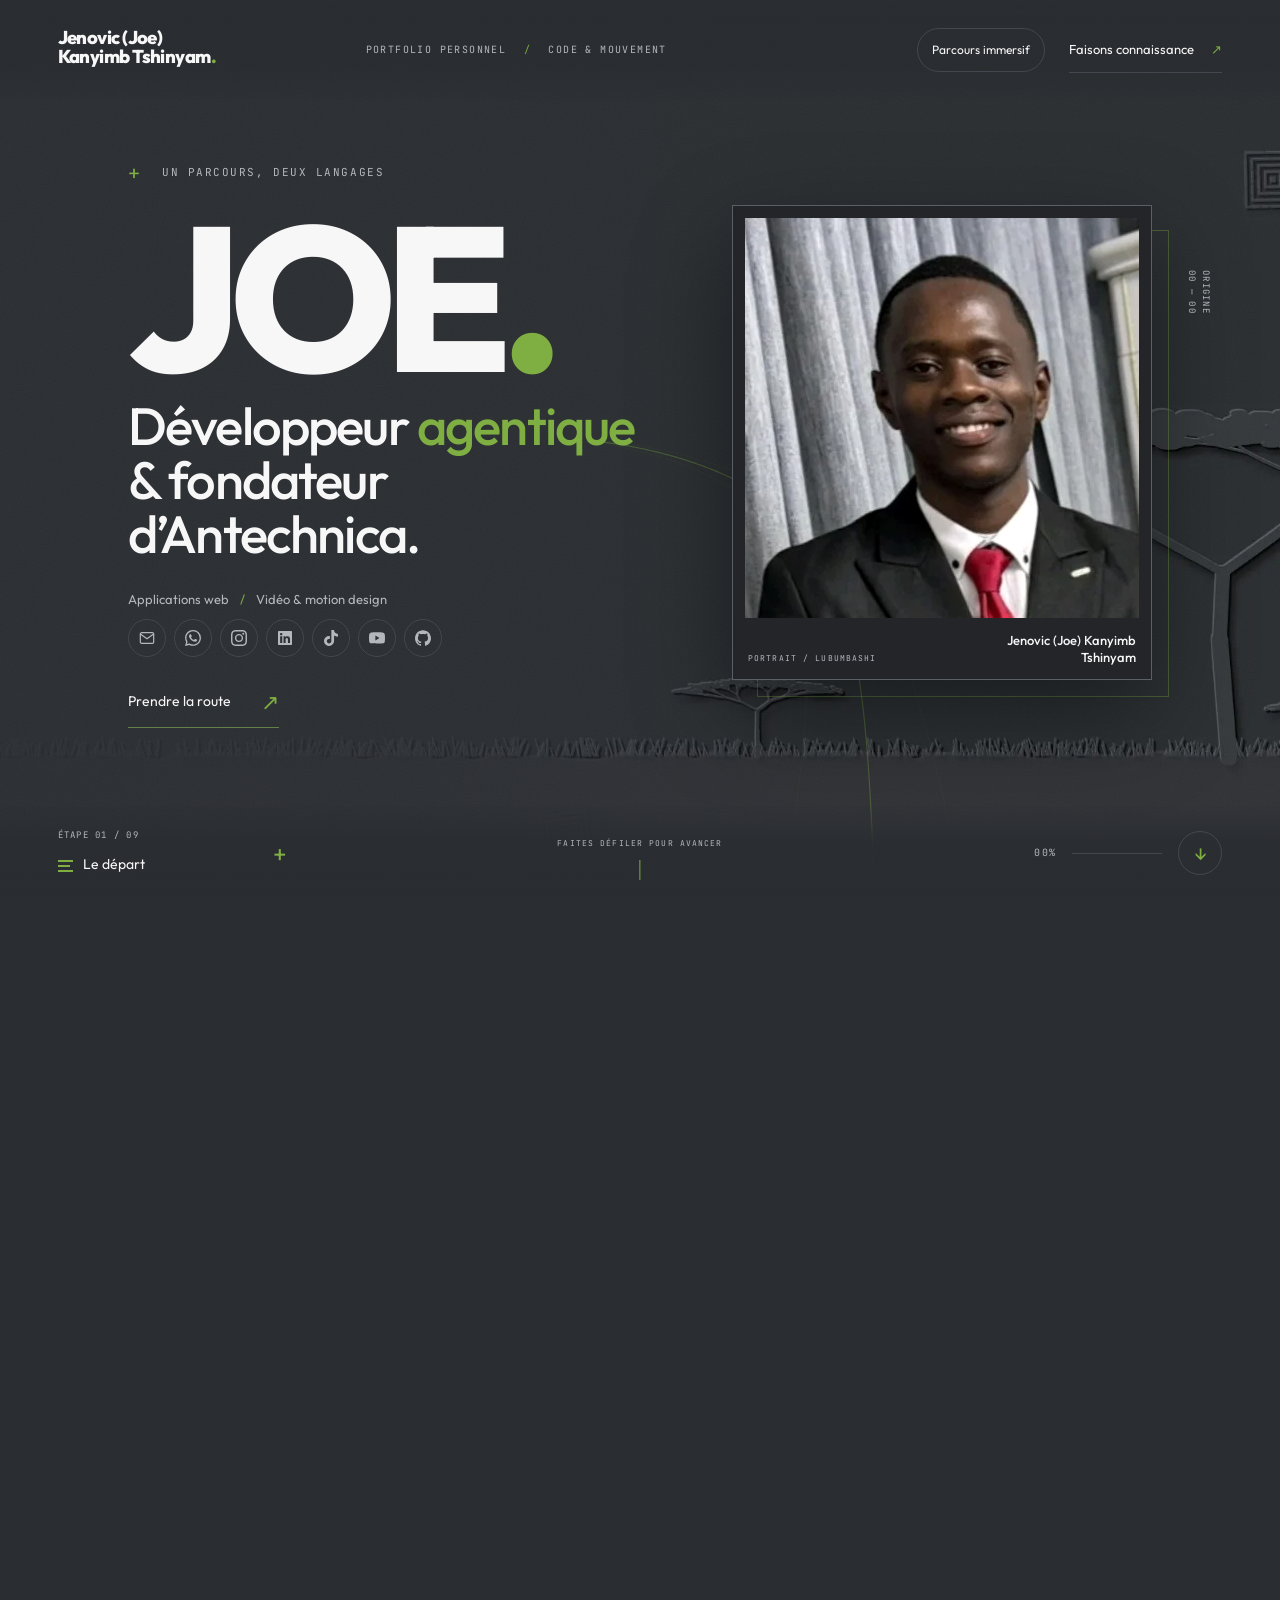
==== commit c47ffa74: "Logos de contact (e-mail, WhatsApp, Instagram, LinkedIn, TikTok, YouTube, GitHub) Co-Authored-By: Cl" ====
--- a/index.html
+++ b/index.html
@@ -1 +1 @@
-<!DOCTYPE html><html lang="fr"><head><meta charset="UTF-8"><meta name="viewport" content="width=device-width, initial-scale=1"><meta name="description" content="Un portfolio personnel à la croisée du développement web, de la vidéo et du motion design."><meta name="theme-color" content="#2A2D31"><!-- V1 publiée le 26/09/2026 avec l'accord de Joe : le site est indexable. Aperçu de lien (WhatsApp, LinkedIn…). --><meta property="og:type" content="website"><meta property="og:locale" content="fr_FR"><meta property="og:site_name" content="Jenovic (Joe) Kanyimb Tshinyam — Portfolio"><meta property="og:title" content="Jenovic (Joe) Kanyimb Tshinyam — Portfolio personnel | Code &amp; Mouvement"><meta property="og:description" content="Un portfolio personnel à la croisée du développement web, de la vidéo et du motion design."><meta name="twitter:card" content="summary"><link rel="icon" href="/favicon.svg" type="image/svg+xml"><title>Jenovic (Joe) Kanyimb Tshinyam — Portfolio personnel | Code &amp; Mouvement</title><link rel="stylesheet" href="/_astro/portfolio.REGnhsfy.css"></head><body><a class="skip-link" href="#main">Aller au contenu</a><header class="site-header"><a class="wordmark wordmark-full" href="#intro" data-go="0" aria-label="Jenovic (Joe) Kanyimb Tshinyam — revenir au départ">Jenovic (Joe) Kanyimb <span class="wordmark-tail">Tshinyam<span class="copper">.</span></span></a><span class="header-label">PORTFOLIO PERSONNEL <span class="slash">/</span> CODE & MOUVEMENT</span><button id="mode-toggle" type="button" hidden>Parcours immersif</button><a class="header-contact" href="#contact" data-go="8">Faisons connaissance <span aria-hidden="true">↗</span></a></header><canvas id="path-canvas" aria-hidden="true"></canvas><div class="ambient" aria-hidden="true"></div><div class="chapitre-fonds" aria-hidden="true"><div class="fond fond-depart"></div><div class="fond fond-motion"></div><div class="fond fond-web"></div><div class="fond fond-regard"></div></div><main id="main" tabindex="-1" style="--journey-stops:9"><div id="journey"><section id="intro" class="stop intro" data-chapter="depart" data-stop="0" data-stop-name="Le départ" aria-labelledby="intro-title"><div class="scene-copy"><p class="eyebrow"><span class="tiny-cross" aria-hidden="true">+</span> UN PARCOURS, DEUX LANGAGES</p><h1 id="intro-title">JOE<span class="copper">.</span></h1><p class="hero-line">Développeur <em>agentique</em><br>&amp; fondateur d’Antechnica.</p><p class="intro-caption">Applications web<span aria-hidden="true"> / </span>Vidéo &amp; motion design</p><a class="text-link" href="#video" data-go="1">Prendre la route <span aria-hidden="true">↗</span></a></div><div class="hero-art hero-portrait"><figure class="hero-portrait-card"><img src="/media/joe-portrait.webp" alt="Portrait de Jenovic (Joe) Kanyimb Tshinyam en costume noir et cravate rouge." width="400" height="400" decoding="async" fetchpriority="high"><figcaption><span class="mono">PORTRAIT / LUBUMBASHI</span><strong>Jenovic (Joe) Kanyimb Tshinyam</strong></figcaption></figure></div><p class="scene-coordinate" aria-hidden="true">ORIGINE<br>00 — 00</p></section><section id="video" class="stop gateway-stop" data-chapter="motion" data-stop="1" data-stop-name="Porte Vidéo" aria-labelledby="video-title"><div class="wide-copy gateway-copy"><p class="eyebrow">01 / PREMIÈRE VOIE</p><h2 id="video-title">Vidéo &<br><em>motion design.</em></h2><p class="body-copy">Chaque réalisation occupe sa propre étape. Faites défiler pour passer d’une vidéo à la suivante, puis rejoindre les projets web.</p><ol class="gateway-route" aria-label="Vidéos du parcours"><li><span class="mono">01</span><a href="#video-claude-disponible-en-rdc" data-go="2">Claude disponible en RDC, en motion design</a></li><li><span class="mono">02</span><a href="#video-chaine-youtube-shorts" data-go="3">Présenter mes savoir-faire par le motion design</a></li><li><span class="mono">03</span><a href="#video-outil-qui-change-tout" data-go="4">Expliquer un outil par la prise de parole et le motion design</a></li></ol><a class="text-link" href="#video-claude-disponible-en-rdc" data-go="2">Voir la première vidéo <span aria-hidden="true">↓</span></a></div><span class="ghost-number" aria-hidden="true">01</span></section><section id="video-claude-disponible-en-rdc" class="stop project-stop project-stop-video video-wide" data-chapter="motion" data-stop="2" data-stop-name="Vidéo 01" aria-labelledby="project-title-claude-disponible-en-rdc"><div class="scene-copy project-copy"><p class="eyebrow">01 / VIDÉO · MOTION DESIGN</p><h2 id="project-title-claude-disponible-en-rdc">Claude disponible en RDC, en motion design</h2><p class="body-copy">Une vidéo d’actualité de 1 min 44, 100 % motion design : ce que change l’arrivée officielle de Claude, l’IA d’Anthropic, en RDC.</p></div><div class="project-visual project-visual-video is-wide"><div class="visual-top"><span class="mono">VIDÉO · 16:9</span><span class="mono">Antechnica</span></div><div class="video-stage" id="player-claude-disponible-en-rdc" data-video-embed="https://www.youtube-nocookie.com/embed/Lz0jzFGHZ8E" data-video-title="Vidéo : Claude disponible en RDC, en motion design"><a class="video-poster" href="https://youtu.be/Lz0jzFGHZ8E" target="_blank" rel="noopener noreferrer" data-video-launch="player-claude-disponible-en-rdc" aria-label="Lire « Claude disponible en RDC, en motion design » sur cette page"><img src="https://i.ytimg.com/vi/Lz0jzFGHZ8E/maxresdefault.jpg" alt="Miniature de la vidéo « Claude est officiellement disponible en RDC » publiée sur la chaîne YouTube Antechnica." width="1280" height="720" loading="lazy" decoding="async"><span class="video-play" aria-hidden="true">▶</span><span class="video-hint mono" aria-hidden="true">LECTURE SUR CETTE PAGE</span></a></div></div><div class="project-details"><dl class="project-facts"><div><dt>Mon rôle</dt><dd>Direction de la production, avec une équipe d’agents IA sous ma supervision.</dd></div><div><dt>Résultat</dt><dd>Publiée le 24/09/2026 sur YouTube, TikTok et Instagram, sans problème de droits d’auteur.</dd></div><div><dt>Outils</dt><dd>Remotion (React), DaVinci Resolve, faster-whisper.</dd></div></dl><a class="text-link project-cta" href="https://youtu.be/Lz0jzFGHZ8E" target="_blank" rel="noopener noreferrer">Voir sur YouTube <span class="sr-only">(nouvel onglet)</span><span aria-hidden="true">↗</span></a></div></section><script type="module">document.querySelectorAll(`[data-video-launch]`).forEach(e=>{e.dataset.videoReady!==`true`&&(e.dataset.videoReady=`true`,e.addEventListener(`click`,t=>{if(t.defaultPrevented||t.button!==0||t.metaKey||t.ctrlKey||t.shiftKey||t.altKey)return;let n=e.dataset.videoLaunch,r=n?document.getElementById(n):null,i=r?.dataset.videoEmbed;if(!r||!i?.startsWith(`https://www.youtube-nocookie.com/embed/`))return;t.preventDefault();let a=r.querySelector(`.video-player`);if(a){a.focus();return}let o=new URL(i);o.searchParams.set(`autoplay`,`1`),o.searchParams.set(`rel`,`0`),o.searchParams.set(`playsinline`,`1`);let s=document.createElement(`iframe`);s.className=`video-player`,s.src=o.toString(),s.title=r.dataset.videoTitle||`Lecteur vidéo YouTube`,s.allow=`accelerometer; autoplay; clipboard-write; encrypted-media; gyroscope; picture-in-picture; web-share`,s.referrerPolicy=`strict-origin-when-cross-origin`,s.allowFullscreen=!0,s.tabIndex=0,r.replaceChildren(s),r.classList.add(`is-playing`),s.focus()}))});</script><section id="video-chaine-youtube-shorts" class="stop project-stop project-stop-video video-short" data-chapter="motion" data-stop="3" data-stop-name="Vidéo 02" aria-labelledby="project-title-chaine-youtube-shorts"><div class="scene-copy project-copy"><p class="eyebrow">02 / VIDÉO PROMOTIONNELLE</p><h2 id="project-title-chaine-youtube-shorts">Présenter mes savoir-faire par le motion design</h2><p class="body-copy">J’ai conçu cette vidéo promotionnelle pour montrer rapidement ce que je peux créer en motion design et permettre à un client de se projeter dans une communication plus claire, rythmée et mémorable.</p></div><div class="project-visual project-visual-video is-short"><div class="visual-top"><span class="mono">SHORT · 9:16</span><span class="mono">Antechnica</span></div><div class="video-stage" id="player-chaine-youtube-shorts" data-video-embed="https://www.youtube-nocookie.com/embed/G4Uy3-1FhbQ" data-video-title="Vidéo : Présenter mes savoir-faire par le motion design"><a class="video-poster" href="https://youtube.com/shorts/G4Uy3-1FhbQ" target="_blank" rel="noopener noreferrer" data-video-launch="player-chaine-youtube-shorts" aria-label="Lire « Présenter mes savoir-faire par le motion design » sur cette page"><img src="https://i.ytimg.com/vi/G4Uy3-1FhbQ/oardefault.jpg" alt="Miniature verticale de la vidéo promotionnelle : le titre « Le timing fait ressentir » sur un fond de traits lumineux verts." width="1080" height="1920" loading="lazy" decoding="async"><span class="video-play" aria-hidden="true">▶</span><span class="video-hint mono" aria-hidden="true">LECTURE SUR CETTE PAGE</span></a></div></div><div class="project-details"><dl class="project-facts"><div><dt>Mon rôle</dt><dd>Conception de la présentation, montage et motion design.</dd></div><div><dt>Résultat</dt><dd>La vidéo est publiée sur la chaîne Antechnica et sert de démonstration publique de mes capacités en motion design.</dd></div><div><dt>Outils</dt><dd>Motion design, montage vidéo et YouTube Shorts.</dd></div></dl><a class="text-link project-cta" href="https://youtube.com/shorts/G4Uy3-1FhbQ" target="_blank" rel="noopener noreferrer">Voir sur YouTube <span class="sr-only">(nouvel onglet)</span><span aria-hidden="true">↗</span></a></div></section><section id="video-outil-qui-change-tout" class="stop project-stop project-stop-video video-short" data-chapter="motion" data-stop="4" data-stop-name="Vidéo 03" aria-labelledby="project-title-outil-qui-change-tout"><div class="scene-copy project-copy"><p class="eyebrow">03 / VIDÉO · MOTION DESIGN</p><h2 id="project-title-outil-qui-change-tout">Expliquer un outil par la prise de parole et le motion design</h2><p class="body-copy">Dans cette vidéo, je présente face caméra un outil que j’ai découvert. J’associe une explication concrète, un montage rythmé et du motion design pour rendre le sujet clair et vivant.</p></div><div class="project-visual project-visual-video is-short"><div class="visual-top"><span class="mono">SHORT · 9:16</span><span class="mono">YouTube</span></div><div class="video-stage" id="player-outil-qui-change-tout" data-video-embed="https://www.youtube-nocookie.com/embed/SXAU7oRiqAI" data-video-title="Vidéo : Expliquer un outil par la prise de parole et le motion design"><a class="video-poster" href="https://youtube.com/shorts/SXAU7oRiqAI" target="_blank" rel="noopener noreferrer" data-video-launch="player-outil-qui-change-tout" aria-label="Lire « Expliquer un outil par la prise de parole et le motion design » sur cette page"><img src="https://i.ytimg.com/vi/SXAU7oRiqAI/oardefault.jpg" alt="Miniature verticale de la vidéo : le titre « Ta voix devient du texte » au-dessus de Joe, face caméra." width="1080" height="1920" loading="lazy" decoding="async"><span class="video-play" aria-hidden="true">▶</span><span class="video-hint mono" aria-hidden="true">LECTURE SUR CETTE PAGE</span></a></div></div><div class="project-details"><dl class="project-facts"><div><dt>Mon rôle</dt><dd>Prise de parole face caméra, montage et motion design.</dd></div><div><dt>Résultat</dt><dd>La vidéo est publiée sur YouTube et montre concrètement ma capacité à expliquer, incarner et mettre en mouvement un sujet.</dd></div><div><dt>Outils</dt><dd>DaVinci Resolve, motion design, format vertical.</dd></div></dl><a class="text-link project-cta" href="https://youtube.com/shorts/SXAU7oRiqAI" target="_blank" rel="noopener noreferrer">Voir sur YouTube <span class="sr-only">(nouvel onglet)</span><span aria-hidden="true">↗</span></a></div></section><section id="web" class="stop gateway-stop" data-chapter="web" data-stop="5" data-stop-name="Porte Web" aria-labelledby="web-title"><div class="wide-copy gateway-copy"><p class="eyebrow">02 / DEUXIÈME VOIE</p><h2 id="web-title">Sites &<br><em>expériences web.</em></h2><p class="body-copy">Le parcours continue avec les sites publiés. Chaque projet dispose de son propre écran, de ses visuels et d’un accès direct au site en ligne.</p><ol class="gateway-route" aria-label="Sites du parcours"><li><span class="mono">01</span><a href="#web-tamada" data-go="6">Tamada : une vitrine bilingue pour une pâtisserie événementielle</a></li></ol><a class="text-link" href="#web-tamada" data-go="6">Voir le premier site <span aria-hidden="true">↓</span></a></div><span class="ghost-number" aria-hidden="true">02</span></section><section id="web-tamada" class="stop project-stop" data-chapter="web" data-stop="6" data-stop-name="Site 01" aria-labelledby="project-title-tamada"><div class="scene-copy project-copy"><p class="eyebrow">01 / PROJET WEB · TAMADA</p><h2 id="project-title-tamada">Tamada : une vitrine bilingue pour une pâtisserie événementielle</h2><p class="body-copy">Un site vitrine bilingue qui présente les créations de Tamada, ses services événementiels et un parcours de contact à Lubumbashi.</p></div><a class="project-visual project-visual-link" href="https://tamada-nu.vercel.app/fr" target="_blank" rel="noopener noreferrer" aria-label="Voir Tamada en ligne — nouvel onglet"><div class="visual-top"><span class="fenetre" aria-hidden="true"><i></i><i></i><i></i></span><span class="adresse">tamada-nu.vercel.app</span><span class="mono">03 VUES</span></div><div class="project-carousel" aria-label="Aperçus de Tamada : une vitrine bilingue pour une pâtisserie événementielle"><img class="project-slide" src="/media/tamada-hero.webp" alt="Page d’accueil de Tamada avec une pâtisserie en arrière-plan." width="1440" height="774" loading="lazy" decoding="async" data-slide="1"><img class="project-slide" src="/media/tamada-realisations.webp" alt="Présentation d’une pièce montée de mariage dans le carrousel Tamada." width="1440" height="774" loading="lazy" decoding="async" data-slide="2"><img class="project-slide" src="/media/tamada-galerie.webp" alt="Galerie des réalisations événementielles sur le site Tamada." width="1440" height="774" loading="lazy" decoding="async" data-slide="3"></div><div class="visual-caption"><p>Tamada : une vitrine bilingue pour une pâtisserie événementielle</p><span class="mono">OUVRIR LE SITE EN LIGNE ↗</span></div></a><div class="project-details"><dl class="project-facts"><div><dt>Mon rôle</dt><dd>Conception, développement et mise en ligne du site vitrine bilingue.</dd></div><div><dt>Résultat</dt><dd>Le site est en ligne en français et en anglais, avec des galeries de réalisations, une section contact et une navigation adaptée aux mobiles.</dd></div><div><dt>Outils</dt><dd>Next.js 16, React 19, Tailwind CSS 4, Supabase, Vercel.</dd></div></dl><a class="text-link project-cta" href="https://tamada-nu.vercel.app/fr" target="_blank" rel="noopener noreferrer">Voir Tamada en ligne <span class="sr-only">(nouvel onglet)</span><span aria-hidden="true">↗</span></a></div></section><section id="apropos" class="stop about-stop" data-chapter="regard" data-stop="7" data-stop-name="Le regard" aria-labelledby="about-title"><div class="wide-copy"><p class="eyebrow">03 / DERRIÈRE LES ÉCRANS</p><h2 id="about-title">Deux pratiques.<br><em>Un regard personnel.</em></h2><div class="about-grid"><div class="about-copy"><p class="about-lead">Étudiant en Bac2 IAGE à l’Université Protestante de Lubumbashi, je conçois et livre des applications web en orchestrant une flotte d’agents IA. Je lance Antechnica, mon agence tech à Lubumbashi.</p><div class="about-notes"><p class="mono">MA FAÇON DE TRAVAILLER</p><p>Je conçois l’architecture, délègue aux agents, vérifie leur travail et livre des applications testées.</p></div></div></div></div><span class="ghost-number" aria-hidden="true">JK</span></section><section id="contact" class="stop contact-stop" data-chapter="rencontre" data-stop="8" data-stop-name="La rencontre" aria-labelledby="contact-title"><div class="wide-copy contact-layout"><div class="contact-copy"><p class="eyebrow">04 / LA SUITE S’ÉCRIT À DEUX</p><h2 id="contact-title">Et si nos chemins<br><em>se croisaient ?</em></h2><p class="body-copy">Un projet web, une idée de vidéo,<br>ou simplement une conversation.</p><a class="contact-link" href="mailto:jenovickanyimbtshinyam@gmail.com">Parlons de votre idée <span aria-hidden="true">↗</span></a><nav aria-label="Réseaux sociaux"><a class="text-link" href="https://github.com/joe-kanyimb?tab=repositories" target="_blank" rel="noopener noreferrer">GitHub <span class="sr-only">(nouvel onglet)</span><span aria-hidden="true">↗</span></a><a class="text-link" href="https://www.linkedin.com/in/jenovic-kanyimb-tshinyam/" target="_blank" rel="noopener noreferrer">LinkedIn <span class="sr-only">(nouvel onglet)</span><span aria-hidden="true">↗</span></a><a class="text-link" href="https://www.youtube.com/@Antechnica" target="_blank" rel="noopener noreferrer">YouTube <span class="sr-only">(nouvel onglet)</span><span aria-hidden="true">↗</span></a><a class="text-link" href="https://wa.me/243854241231" target="_blank" rel="noopener noreferrer">WhatsApp <span class="sr-only">(nouvel onglet)</span><span aria-hidden="true">↗</span></a></nav><a class="text-link return-link" href="#intro" data-go="0">Revenir au départ <span aria-hidden="true">↶</span></a></div><figure class="contact-portrait" aria-label="Jenovic (Joe) Kanyimb Tshinyam"><div class="contact-portrait-frame"><img src="/media/joe-portrait.webp" alt="" width="400" height="400" loading="lazy" decoding="async"></div><figcaption><span class="mono">CONTACT / LUBUMBASHI</span><strong>Jenovic (Joe) Kanyimb Tshinyam</strong></figcaption></figure></div></section></div></main><aside class="journey-controls" aria-label="Navigation du parcours"><details id="chapter-menu"><summary><span class="mono">ÉTAPE <span id="current-index">01</span> / <span id="total-stops">09</span></span><span class="current-line"><span class="signe" aria-hidden="true"><i></i><i></i><i></i></span><span id="current-name">Le départ</span></span><span class="menu-plus" aria-hidden="true">+</span></summary><nav aria-label="Étapes"><a href="#intro" data-go="0"><span class="mono">01</span>Le départ<span aria-hidden="true">↗</span></a><a href="#video" data-go="1"><span class="mono">02</span>Porte Vidéo<span aria-hidden="true">↗</span></a><a href="#video-claude-disponible-en-rdc" data-go="2"><span class="mono">03</span>Vidéo 01<span aria-hidden="true">↗</span></a><a href="#video-chaine-youtube-shorts" data-go="3"><span class="mono">04</span>Vidéo 02<span aria-hidden="true">↗</span></a><a href="#video-outil-qui-change-tout" data-go="4"><span class="mono">05</span>Vidéo 03<span aria-hidden="true">↗</span></a><a href="#web" data-go="5"><span class="mono">06</span>Porte Web<span aria-hidden="true">↗</span></a><a href="#web-tamada" data-go="6"><span class="mono">07</span>Site 01<span aria-hidden="true">↗</span></a><a href="#apropos" data-go="7"><span class="mono">08</span>Le regard<span aria-hidden="true">↗</span></a><a href="#contact" data-go="8"><span class="mono">09</span>La rencontre<span aria-hidden="true">↗</span></a></nav></details><div class="scroll-hint"><span id="scroll-label">FAITES DÉFILER POUR AVANCER</span><span class="hint-line" aria-hidden="true"></span></div><div class="progress-control"><span class="mono" id="progress-value">00%</span><div class="progress-track" aria-hidden="true"><span id="progress-fill"></span></div><button id="next-stop" aria-label="Étape suivante" type="button" hidden>↓</button></div></aside><noscript><p class="nojs-note">Mode lecture : toutes les étapes sont accessibles sans JavaScript.</p></noscript><script type="module" src="/_astro/index.astro_astro_type_script_index_0_lang.BY5wktld.js"></script></body></html>+<!DOCTYPE html><html lang="fr"><head><meta charset="UTF-8"><meta name="viewport" content="width=device-width, initial-scale=1"><meta name="description" content="Un portfolio personnel à la croisée du développement web, de la vidéo et du motion design."><meta name="theme-color" content="#2A2D31"><!-- V1 publiée le 26/09/2026 avec l'accord de Joe : le site est indexable. Aperçu de lien (WhatsApp, LinkedIn…). --><meta property="og:type" content="website"><meta property="og:locale" content="fr_FR"><meta property="og:site_name" content="Jenovic (Joe) Kanyimb Tshinyam — Portfolio"><meta property="og:title" content="Jenovic (Joe) Kanyimb Tshinyam — Portfolio personnel | Code &amp; Mouvement"><meta property="og:description" content="Un portfolio personnel à la croisée du développement web, de la vidéo et du motion design."><meta name="twitter:card" content="summary"><link rel="icon" href="/favicon.svg" type="image/svg+xml"><title>Jenovic (Joe) Kanyimb Tshinyam — Portfolio personnel | Code &amp; Mouvement</title><link rel="stylesheet" href="/_astro/portfolio.CRiWdRP_.css"></head><body><a class="skip-link" href="#main">Aller au contenu</a><header class="site-header"><a class="wordmark wordmark-full" href="#intro" data-go="0" aria-label="Jenovic (Joe) Kanyimb Tshinyam — revenir au départ">Jenovic (Joe) Kanyimb <span class="wordmark-tail">Tshinyam<span class="copper">.</span></span></a><span class="header-label">PORTFOLIO PERSONNEL <span class="slash">/</span> CODE & MOUVEMENT</span><button id="mode-toggle" type="button" hidden>Parcours immersif</button><a class="header-contact" href="#contact" data-go="8">Faisons connaissance <span aria-hidden="true">↗</span></a></header><canvas id="path-canvas" aria-hidden="true"></canvas><div class="ambient" aria-hidden="true"></div><div class="chapitre-fonds" aria-hidden="true"><div class="fond fond-depart"></div><div class="fond fond-motion"></div><div class="fond fond-web"></div><div class="fond fond-regard"></div></div><main id="main" tabindex="-1" style="--journey-stops:9"><div id="journey"><section id="intro" class="stop intro" data-chapter="depart" data-stop="0" data-stop-name="Le départ" aria-labelledby="intro-title"><div class="scene-copy"><p class="eyebrow"><span class="tiny-cross" aria-hidden="true">+</span> UN PARCOURS, DEUX LANGAGES</p><h1 id="intro-title">JOE<span class="copper">.</span></h1><p class="hero-line">Développeur <em>agentique</em><br>&amp; fondateur d’Antechnica.</p><div class="intro-meta"><p class="intro-caption">Applications web<span aria-hidden="true"> / </span>Vidéo &amp; motion design</p><nav class="reseaux reseaux-intro" aria-label="Me contacter"><ul><li><a href="mailto:jenovickanyimbtshinyam@gmail.com" title="E-mail : jenovickanyimbtshinyam@gmail.com"><svg viewBox="0 0 24 24" aria-hidden="true" focusable="false" fill="none" stroke="currentColor" stroke-width="1.8" stroke-linecap="round" stroke-linejoin="round"><path d="M4 4h16c1.1 0 2 .9 2 2v12c0 1.1-.9 2-2 2H4c-1.1 0-2-.9-2-2V6c0-1.1.9-2 2-2z"></path><polyline points="22,6 12,13 2,6"></polyline></svg><span class="sr-only">E-mail : jenovickanyimbtshinyam@gmail.com</span></a></li><li><a href="https://wa.me/243854241231" target="_blank" rel="noopener noreferrer" title="WhatsApp"><svg viewBox="0 0 24 24" aria-hidden="true" focusable="false" fill="currentColor"><path d="M17.472 14.382c-.297-.149-1.758-.867-2.03-.967-.273-.099-.471-.148-.67.15-.197.297-.767.966-.94 1.164-.173.199-.347.223-.644.075-.297-.15-1.255-.463-2.39-1.475-.883-.788-1.48-1.761-1.653-2.059-.173-.297-.018-.458.13-.606.134-.133.298-.347.446-.52.149-.174.198-.298.298-.497.099-.198.05-.371-.025-.52-.075-.149-.669-1.612-.916-2.207-.242-.579-.487-.5-.669-.51-.173-.008-.371-.01-.57-.01-.198 0-.52.074-.792.372-.272.297-1.04 1.016-1.04 2.479 0 1.462 1.065 2.875 1.213 3.074.149.198 2.096 3.2 5.077 4.487.709.306 1.262.489 1.694.625.712.227 1.36.195 1.871.118.571-.085 1.758-.719 2.006-1.413.248-.694.248-1.289.173-1.413-.074-.124-.272-.198-.57-.347m-5.421 7.403h-.004a9.87 9.87 0 01-5.031-1.378l-.361-.214-3.741.982.998-3.648-.235-.374a9.86 9.86 0 01-1.51-5.26c.001-5.45 4.436-9.884 9.888-9.884 2.64 0 5.122 1.03 6.988 2.898a9.825 9.825 0 012.893 6.994c-.003 5.45-4.437 9.884-9.885 9.884m8.413-18.297A11.815 11.815 0 0012.05 0C5.495 0 .16 5.335.157 11.892c0 2.096.547 4.142 1.588 5.945L.057 24l6.305-1.654a11.882 11.882 0 005.683 1.448h.005c6.554 0 11.89-5.335 11.893-11.893a11.821 11.821 0 00-3.48-8.413Z"></path></svg><span class="sr-only">WhatsApp (nouvel onglet)</span></a></li><li><a href="https://www.instagram.com/j_o_e_tk/" target="_blank" rel="noopener noreferrer" title="Instagram"><svg viewBox="0 0 24 24" aria-hidden="true" focusable="false" fill="currentColor"><path d="M7.0301.084c-1.2768.0602-2.1487.264-2.911.5634-.7888.3075-1.4575.72-2.1228 1.3877-.6652.6677-1.075 1.3368-1.3802 2.127-.2954.7638-.4956 1.6365-.552 2.914-.0564 1.2775-.0689 1.6882-.0626 4.947.0062 3.2586.0206 3.6671.0825 4.9473.061 1.2765.264 2.1482.5635 2.9107.308.7889.72 1.4573 1.388 2.1228.6679.6655 1.3365 1.0743 2.1285 1.38.7632.295 1.6361.4961 2.9134.552 1.2773.056 1.6884.069 4.9462.0627 3.2578-.0062 3.668-.0207 4.9478-.0814 1.28-.0607 2.147-.2652 2.9098-.5633.7889-.3086 1.4578-.72 2.1228-1.3881.665-.6682 1.0745-1.3378 1.3795-2.1284.2957-.7632.4966-1.636.552-2.9124.056-1.2809.0692-1.6898.063-4.948-.0063-3.2583-.021-3.6668-.0817-4.9465-.0607-1.2797-.264-2.1487-.5633-2.9117-.3084-.7889-.72-1.4568-1.3876-2.1228C21.2982 1.33 20.628.9208 19.8378.6165 19.074.321 18.2017.1197 16.9244.0645 15.6471.0093 15.236-.005 11.977.0014 8.718.0076 8.31.0215 7.0301.0839m.1402 21.6932c-1.17-.0509-1.8053-.2453-2.2287-.408-.5606-.216-.96-.4771-1.3819-.895-.422-.4178-.6811-.8186-.9-1.378-.1644-.4234-.3624-1.058-.4171-2.228-.0595-1.2645-.072-1.6442-.079-4.848-.007-3.2037.0053-3.583.0607-4.848.05-1.169.2456-1.805.408-2.2282.216-.5613.4762-.96.895-1.3816.4188-.4217.8184-.6814 1.3783-.9003.423-.1651 1.0575-.3614 2.227-.4171 1.2655-.06 1.6447-.072 4.848-.079 3.2033-.007 3.5835.005 4.8495.0608 1.169.0508 1.8053.2445 2.228.408.5608.216.96.4754 1.3816.895.4217.4194.6816.8176.9005 1.3787.1653.4217.3617 1.056.4169 2.2263.0602 1.2655.0739 1.645.0796 4.848.0058 3.203-.0055 3.5834-.061 4.848-.051 1.17-.245 1.8055-.408 2.2294-.216.5604-.4763.96-.8954 1.3814-.419.4215-.8181.6811-1.3783.9-.4224.1649-1.0577.3617-2.2262.4174-1.2656.0595-1.6448.072-4.8493.079-3.2045.007-3.5825-.006-4.848-.0608M16.953 5.5864A1.44 1.44 0 1 0 18.39 4.144a1.44 1.44 0 0 0-1.437 1.4424M5.8385 12.012c.0067 3.4032 2.7706 6.1557 6.173 6.1493 3.4026-.0065 6.157-2.7701 6.1506-6.1733-.0065-3.4032-2.771-6.1565-6.174-6.1498-3.403.0067-6.156 2.771-6.1496 6.1738M8 12.0077a4 4 0 1 1 4.008 3.9921A3.9996 3.9996 0 0 1 8 12.0077"></path></svg><span class="sr-only">Instagram (nouvel onglet)</span></a></li><li><a href="https://www.linkedin.com/in/jenovic-kanyimb-tshinyam/" target="_blank" rel="noopener noreferrer" title="LinkedIn"><svg viewBox="0 0 448 512" aria-hidden="true" focusable="false" fill="currentColor"><path d="M416 32H31.9C14.3 32 0 46.5 0 64.3v383.4C0 465.5 14.3 480 31.9 480H416c17.6 0 32-14.5 32-32.3V64.3c0-17.8-14.4-32.3-32-32.3zM135.4 416H69V202.2h66.5V416zm-33.2-243c-21.3 0-38.5-17.3-38.5-38.5S80.9 96 102.2 96c21.2 0 38.5 17.3 38.5 38.5 0 21.3-17.2 38.5-38.5 38.5zm282.1 243h-66.4V312c0-24.8-.5-56.7-34.5-56.7-34.6 0-39.9 27-39.9 54.9V416h-66.4V202.2h63.7v29.2h.9c8.9-16.8 30.6-34.5 62.9-34.5 67.2 0 79.7 44.3 79.7 101.9V416z"></path></svg><span class="sr-only">LinkedIn (nouvel onglet)</span></a></li><li><a href="https://www.tiktok.com/@joekanyimb" target="_blank" rel="noopener noreferrer" title="TikTok"><svg viewBox="0 0 24 24" aria-hidden="true" focusable="false" fill="currentColor"><path d="M12.525.02c1.31-.02 2.61-.01 3.91-.02.08 1.53.63 3.09 1.75 4.17 1.12 1.11 2.7 1.62 4.24 1.79v4.03c-1.44-.05-2.89-.35-4.2-.97-.57-.26-1.1-.59-1.62-.93-.01 2.92.01 5.84-.02 8.75-.08 1.4-.54 2.79-1.35 3.94-1.31 1.92-3.58 3.17-5.91 3.21-1.43.08-2.86-.31-4.08-1.03-2.02-1.19-3.44-3.37-3.65-5.71-.02-.5-.03-1-.01-1.49.18-1.9 1.12-3.72 2.58-4.96 1.66-1.44 3.98-2.13 6.15-1.72.02 1.48-.04 2.96-.04 4.44-.99-.32-2.15-.23-3.02.37-.63.41-1.11 1.04-1.36 1.75-.21.51-.15 1.07-.14 1.61.24 1.64 1.82 3.02 3.5 2.87 1.12-.01 2.19-.66 2.77-1.61.19-.33.4-.67.41-1.06.1-1.79.06-3.57.07-5.36.01-4.03-.01-8.05.02-12.07z"></path></svg><span class="sr-only">TikTok (nouvel onglet)</span></a></li><li><a href="https://www.youtube.com/@Antechnica" target="_blank" rel="noopener noreferrer" title="YouTube"><svg viewBox="0 0 24 24" aria-hidden="true" focusable="false" fill="currentColor"><path d="M23.498 6.186a3.016 3.016 0 0 0-2.122-2.136C19.505 3.545 12 3.545 12 3.545s-7.505 0-9.377.505A3.017 3.017 0 0 0 .502 6.186C0 8.07 0 12 0 12s0 3.93.502 5.814a3.016 3.016 0 0 0 2.122 2.136c1.871.505 9.376.505 9.376.505s7.505 0 9.377-.505a3.015 3.015 0 0 0 2.122-2.136C24 15.93 24 12 24 12s0-3.93-.502-5.814zM9.545 15.568V8.432L15.818 12l-6.273 3.568z"></path></svg><span class="sr-only">YouTube (nouvel onglet)</span></a></li><li><a href="https://github.com/joe-kanyimb?tab=repositories" target="_blank" rel="noopener noreferrer" title="GitHub"><svg viewBox="0 0 24 24" aria-hidden="true" focusable="false" fill="currentColor"><path d="M12 .297c-6.63 0-12 5.373-12 12 0 5.303 3.438 9.8 8.205 11.385.6.113.82-.258.82-.577 0-.285-.01-1.04-.015-2.04-3.338.724-4.042-1.61-4.042-1.61C4.422 18.07 3.633 17.7 3.633 17.7c-1.087-.744.084-.729.084-.729 1.205.084 1.838 1.236 1.838 1.236 1.07 1.835 2.809 1.305 3.495.998.108-.776.417-1.305.76-1.605-2.665-.3-5.466-1.332-5.466-5.93 0-1.31.465-2.38 1.235-3.22-.135-.303-.54-1.523.105-3.176 0 0 1.005-.322 3.3 1.23.96-.267 1.98-.399 3-.405 1.02.006 2.04.138 3 .405 2.28-1.552 3.285-1.23 3.285-1.23.645 1.653.24 2.873.12 3.176.765.84 1.23 1.91 1.23 3.22 0 4.61-2.805 5.625-5.475 5.92.42.36.81 1.096.81 2.22 0 1.606-.015 2.896-.015 3.286 0 .315.21.69.825.57C20.565 22.092 24 17.592 24 12.297c0-6.627-5.373-12-12-12"></path></svg><span class="sr-only">GitHub (nouvel onglet)</span></a></li></ul></nav></div><a class="text-link" href="#video" data-go="1">Prendre la route <span aria-hidden="true">↗</span></a></div><div class="hero-art hero-portrait"><figure class="hero-portrait-card"><img src="/media/joe-portrait.webp" alt="Portrait de Jenovic (Joe) Kanyimb Tshinyam en costume noir et cravate rouge." width="400" height="400" decoding="async" fetchpriority="high"><figcaption><span class="mono">PORTRAIT / LUBUMBASHI</span><strong>Jenovic (Joe) Kanyimb Tshinyam</strong></figcaption></figure></div><p class="scene-coordinate" aria-hidden="true">ORIGINE<br>00 — 00</p></section><section id="video" class="stop gateway-stop" data-chapter="motion" data-stop="1" data-stop-name="Porte Vidéo" aria-labelledby="video-title"><div class="wide-copy gateway-copy"><p class="eyebrow">01 / PREMIÈRE VOIE</p><h2 id="video-title">Vidéo &<br><em>motion design.</em></h2><p class="body-copy">Chaque réalisation occupe sa propre étape. Faites défiler pour passer d’une vidéo à la suivante, puis rejoindre les projets web.</p><ol class="gateway-route" aria-label="Vidéos du parcours"><li><span class="mono">01</span><a href="#video-claude-disponible-en-rdc" data-go="2">Claude disponible en RDC, en motion design</a></li><li><span class="mono">02</span><a href="#video-chaine-youtube-shorts" data-go="3">Présenter mes savoir-faire par le motion design</a></li><li><span class="mono">03</span><a href="#video-outil-qui-change-tout" data-go="4">Expliquer un outil par la prise de parole et le motion design</a></li></ol><a class="text-link" href="#video-claude-disponible-en-rdc" data-go="2">Voir la première vidéo <span aria-hidden="true">↓</span></a></div><span class="ghost-number" aria-hidden="true">01</span></section><section id="video-claude-disponible-en-rdc" class="stop project-stop project-stop-video video-wide" data-chapter="motion" data-stop="2" data-stop-name="Vidéo 01" aria-labelledby="project-title-claude-disponible-en-rdc"><div class="scene-copy project-copy"><p class="eyebrow">01 / VIDÉO · MOTION DESIGN</p><h2 id="project-title-claude-disponible-en-rdc">Claude disponible en RDC, en motion design</h2><p class="body-copy">Une vidéo d’actualité de 1 min 44, 100 % motion design : ce que change l’arrivée officielle de Claude, l’IA d’Anthropic, en RDC.</p></div><div class="project-visual project-visual-video is-wide"><div class="visual-top"><span class="mono">VIDÉO · 16:9</span><span class="mono">Antechnica</span></div><div class="video-stage" id="player-claude-disponible-en-rdc" data-video-embed="https://www.youtube-nocookie.com/embed/Lz0jzFGHZ8E" data-video-title="Vidéo : Claude disponible en RDC, en motion design"><a class="video-poster" href="https://youtu.be/Lz0jzFGHZ8E" target="_blank" rel="noopener noreferrer" data-video-launch="player-claude-disponible-en-rdc" aria-label="Lire « Claude disponible en RDC, en motion design » sur cette page"><img src="https://i.ytimg.com/vi/Lz0jzFGHZ8E/maxresdefault.jpg" alt="Miniature de la vidéo « Claude est officiellement disponible en RDC » publiée sur la chaîne YouTube Antechnica." width="1280" height="720" loading="lazy" decoding="async"><span class="video-play" aria-hidden="true">▶</span><span class="video-hint mono" aria-hidden="true">LECTURE SUR CETTE PAGE</span></a></div></div><div class="project-details"><dl class="project-facts"><div><dt>Mon rôle</dt><dd>Direction de la production, avec une équipe d’agents IA sous ma supervision.</dd></div><div><dt>Résultat</dt><dd>Publiée le 24/09/2026 sur YouTube, TikTok et Instagram, sans problème de droits d’auteur.</dd></div><div><dt>Outils</dt><dd>Remotion (React), DaVinci Resolve, faster-whisper.</dd></div></dl><a class="text-link project-cta" href="https://youtu.be/Lz0jzFGHZ8E" target="_blank" rel="noopener noreferrer">Voir sur YouTube <span class="sr-only">(nouvel onglet)</span><span aria-hidden="true">↗</span></a></div></section><script type="module">document.querySelectorAll(`[data-video-launch]`).forEach(e=>{e.dataset.videoReady!==`true`&&(e.dataset.videoReady=`true`,e.addEventListener(`click`,t=>{if(t.defaultPrevented||t.button!==0||t.metaKey||t.ctrlKey||t.shiftKey||t.altKey)return;let n=e.dataset.videoLaunch,r=n?document.getElementById(n):null,i=r?.dataset.videoEmbed;if(!r||!i?.startsWith(`https://www.youtube-nocookie.com/embed/`))return;t.preventDefault();let a=r.querySelector(`.video-player`);if(a){a.focus();return}let o=new URL(i);o.searchParams.set(`autoplay`,`1`),o.searchParams.set(`rel`,`0`),o.searchParams.set(`playsinline`,`1`);let s=document.createElement(`iframe`);s.className=`video-player`,s.src=o.toString(),s.title=r.dataset.videoTitle||`Lecteur vidéo YouTube`,s.allow=`accelerometer; autoplay; clipboard-write; encrypted-media; gyroscope; picture-in-picture; web-share`,s.referrerPolicy=`strict-origin-when-cross-origin`,s.allowFullscreen=!0,s.tabIndex=0,r.replaceChildren(s),r.classList.add(`is-playing`),s.focus()}))});</script><section id="video-chaine-youtube-shorts" class="stop project-stop project-stop-video video-short" data-chapter="motion" data-stop="3" data-stop-name="Vidéo 02" aria-labelledby="project-title-chaine-youtube-shorts"><div class="scene-copy project-copy"><p class="eyebrow">02 / VIDÉO PROMOTIONNELLE</p><h2 id="project-title-chaine-youtube-shorts">Présenter mes savoir-faire par le motion design</h2><p class="body-copy">J’ai conçu cette vidéo promotionnelle pour montrer rapidement ce que je peux créer en motion design et permettre à un client de se projeter dans une communication plus claire, rythmée et mémorable.</p></div><div class="project-visual project-visual-video is-short"><div class="visual-top"><span class="mono">SHORT · 9:16</span><span class="mono">Antechnica</span></div><div class="video-stage" id="player-chaine-youtube-shorts" data-video-embed="https://www.youtube-nocookie.com/embed/G4Uy3-1FhbQ" data-video-title="Vidéo : Présenter mes savoir-faire par le motion design"><a class="video-poster" href="https://youtube.com/shorts/G4Uy3-1FhbQ" target="_blank" rel="noopener noreferrer" data-video-launch="player-chaine-youtube-shorts" aria-label="Lire « Présenter mes savoir-faire par le motion design » sur cette page"><img src="https://i.ytimg.com/vi/G4Uy3-1FhbQ/oardefault.jpg" alt="Miniature verticale de la vidéo promotionnelle : le titre « Le timing fait ressentir » sur un fond de traits lumineux verts." width="1080" height="1920" loading="lazy" decoding="async"><span class="video-play" aria-hidden="true">▶</span><span class="video-hint mono" aria-hidden="true">LECTURE SUR CETTE PAGE</span></a></div></div><div class="project-details"><dl class="project-facts"><div><dt>Mon rôle</dt><dd>Conception de la présentation, montage et motion design.</dd></div><div><dt>Résultat</dt><dd>La vidéo est publiée sur la chaîne Antechnica et sert de démonstration publique de mes capacités en motion design.</dd></div><div><dt>Outils</dt><dd>Motion design, montage vidéo et YouTube Shorts.</dd></div></dl><a class="text-link project-cta" href="https://youtube.com/shorts/G4Uy3-1FhbQ" target="_blank" rel="noopener noreferrer">Voir sur YouTube <span class="sr-only">(nouvel onglet)</span><span aria-hidden="true">↗</span></a></div></section><section id="video-outil-qui-change-tout" class="stop project-stop project-stop-video video-short" data-chapter="motion" data-stop="4" data-stop-name="Vidéo 03" aria-labelledby="project-title-outil-qui-change-tout"><div class="scene-copy project-copy"><p class="eyebrow">03 / VIDÉO · MOTION DESIGN</p><h2 id="project-title-outil-qui-change-tout">Expliquer un outil par la prise de parole et le motion design</h2><p class="body-copy">Dans cette vidéo, je présente face caméra un outil que j’ai découvert. J’associe une explication concrète, un montage rythmé et du motion design pour rendre le sujet clair et vivant.</p></div><div class="project-visual project-visual-video is-short"><div class="visual-top"><span class="mono">SHORT · 9:16</span><span class="mono">YouTube</span></div><div class="video-stage" id="player-outil-qui-change-tout" data-video-embed="https://www.youtube-nocookie.com/embed/SXAU7oRiqAI" data-video-title="Vidéo : Expliquer un outil par la prise de parole et le motion design"><a class="video-poster" href="https://youtube.com/shorts/SXAU7oRiqAI" target="_blank" rel="noopener noreferrer" data-video-launch="player-outil-qui-change-tout" aria-label="Lire « Expliquer un outil par la prise de parole et le motion design » sur cette page"><img src="https://i.ytimg.com/vi/SXAU7oRiqAI/oardefault.jpg" alt="Miniature verticale de la vidéo : le titre « Ta voix devient du texte » au-dessus de Joe, face caméra." width="1080" height="1920" loading="lazy" decoding="async"><span class="video-play" aria-hidden="true">▶</span><span class="video-hint mono" aria-hidden="true">LECTURE SUR CETTE PAGE</span></a></div></div><div class="project-details"><dl class="project-facts"><div><dt>Mon rôle</dt><dd>Prise de parole face caméra, montage et motion design.</dd></div><div><dt>Résultat</dt><dd>La vidéo est publiée sur YouTube et montre concrètement ma capacité à expliquer, incarner et mettre en mouvement un sujet.</dd></div><div><dt>Outils</dt><dd>DaVinci Resolve, motion design, format vertical.</dd></div></dl><a class="text-link project-cta" href="https://youtube.com/shorts/SXAU7oRiqAI" target="_blank" rel="noopener noreferrer">Voir sur YouTube <span class="sr-only">(nouvel onglet)</span><span aria-hidden="true">↗</span></a></div></section><section id="web" class="stop gateway-stop" data-chapter="web" data-stop="5" data-stop-name="Porte Web" aria-labelledby="web-title"><div class="wide-copy gateway-copy"><p class="eyebrow">02 / DEUXIÈME VOIE</p><h2 id="web-title">Sites &<br><em>expériences web.</em></h2><p class="body-copy">Le parcours continue avec les sites publiés. Chaque projet dispose de son propre écran, de ses visuels et d’un accès direct au site en ligne.</p><ol class="gateway-route" aria-label="Sites du parcours"><li><span class="mono">01</span><a href="#web-tamada" data-go="6">Tamada : une vitrine bilingue pour une pâtisserie événementielle</a></li></ol><a class="text-link" href="#web-tamada" data-go="6">Voir le premier site <span aria-hidden="true">↓</span></a></div><span class="ghost-number" aria-hidden="true">02</span></section><section id="web-tamada" class="stop project-stop" data-chapter="web" data-stop="6" data-stop-name="Site 01" aria-labelledby="project-title-tamada"><div class="scene-copy project-copy"><p class="eyebrow">01 / PROJET WEB · TAMADA</p><h2 id="project-title-tamada">Tamada : une vitrine bilingue pour une pâtisserie événementielle</h2><p class="body-copy">Un site vitrine bilingue qui présente les créations de Tamada, ses services événementiels et un parcours de contact à Lubumbashi.</p></div><a class="project-visual project-visual-link" href="https://tamada-nu.vercel.app/fr" target="_blank" rel="noopener noreferrer" aria-label="Voir Tamada en ligne — nouvel onglet"><div class="visual-top"><span class="fenetre" aria-hidden="true"><i></i><i></i><i></i></span><span class="adresse">tamada-nu.vercel.app</span><span class="mono">03 VUES</span></div><div class="project-carousel" aria-label="Aperçus de Tamada : une vitrine bilingue pour une pâtisserie événementielle"><img class="project-slide" src="/media/tamada-hero.webp" alt="Page d’accueil de Tamada avec une pâtisserie en arrière-plan." width="1440" height="774" loading="lazy" decoding="async" data-slide="1"><img class="project-slide" src="/media/tamada-realisations.webp" alt="Présentation d’une pièce montée de mariage dans le carrousel Tamada." width="1440" height="774" loading="lazy" decoding="async" data-slide="2"><img class="project-slide" src="/media/tamada-galerie.webp" alt="Galerie des réalisations événementielles sur le site Tamada." width="1440" height="774" loading="lazy" decoding="async" data-slide="3"></div><div class="visual-caption"><p>Tamada : une vitrine bilingue pour une pâtisserie événementielle</p><span class="mono">OUVRIR LE SITE EN LIGNE ↗</span></div></a><div class="project-details"><dl class="project-facts"><div><dt>Mon rôle</dt><dd>Conception, développement et mise en ligne du site vitrine bilingue.</dd></div><div><dt>Résultat</dt><dd>Le site est en ligne en français et en anglais, avec des galeries de réalisations, une section contact et une navigation adaptée aux mobiles.</dd></div><div><dt>Outils</dt><dd>Next.js 16, React 19, Tailwind CSS 4, Supabase, Vercel.</dd></div></dl><a class="text-link project-cta" href="https://tamada-nu.vercel.app/fr" target="_blank" rel="noopener noreferrer">Voir Tamada en ligne <span class="sr-only">(nouvel onglet)</span><span aria-hidden="true">↗</span></a></div></section><section id="apropos" class="stop about-stop" data-chapter="regard" data-stop="7" data-stop-name="Le regard" aria-labelledby="about-title"><div class="wide-copy"><p class="eyebrow">03 / DERRIÈRE LES ÉCRANS</p><h2 id="about-title">Deux pratiques.<br><em>Un regard personnel.</em></h2><div class="about-grid"><div class="about-copy"><p class="about-lead">Étudiant en Bac2 IAGE à l’Université Protestante de Lubumbashi, je conçois et livre des applications web en orchestrant une flotte d’agents IA. Je lance Antechnica, mon agence tech à Lubumbashi.</p><div class="about-notes"><p class="mono">MA FAÇON DE TRAVAILLER</p><p>Je conçois l’architecture, délègue aux agents, vérifie leur travail et livre des applications testées.</p></div></div></div></div><span class="ghost-number" aria-hidden="true">JK</span></section><section id="contact" class="stop contact-stop" data-chapter="rencontre" data-stop="8" data-stop-name="La rencontre" aria-labelledby="contact-title"><div class="wide-copy contact-layout"><div class="contact-copy"><p class="eyebrow">04 / LA SUITE S’ÉCRIT À DEUX</p><h2 id="contact-title">Et si nos chemins<br><em>se croisaient ?</em></h2><p class="body-copy">Un projet web, une idée de vidéo,<br>ou simplement une conversation.</p><a class="contact-link" href="mailto:jenovickanyimbtshinyam@gmail.com">Parlons de votre idée <span aria-hidden="true">↗</span></a><nav class="reseaux reseaux-contact" aria-label="Réseaux sociaux"><ul><li><a href="mailto:jenovickanyimbtshinyam@gmail.com" title="E-mail : jenovickanyimbtshinyam@gmail.com"><svg viewBox="0 0 24 24" aria-hidden="true" focusable="false" fill="none" stroke="currentColor" stroke-width="1.8" stroke-linecap="round" stroke-linejoin="round"><path d="M4 4h16c1.1 0 2 .9 2 2v12c0 1.1-.9 2-2 2H4c-1.1 0-2-.9-2-2V6c0-1.1.9-2 2-2z"></path><polyline points="22,6 12,13 2,6"></polyline></svg><span class="sr-only">E-mail : jenovickanyimbtshinyam@gmail.com</span></a></li><li><a href="https://wa.me/243854241231" target="_blank" rel="noopener noreferrer" title="WhatsApp"><svg viewBox="0 0 24 24" aria-hidden="true" focusable="false" fill="currentColor"><path d="M17.472 14.382c-.297-.149-1.758-.867-2.03-.967-.273-.099-.471-.148-.67.15-.197.297-.767.966-.94 1.164-.173.199-.347.223-.644.075-.297-.15-1.255-.463-2.39-1.475-.883-.788-1.48-1.761-1.653-2.059-.173-.297-.018-.458.13-.606.134-.133.298-.347.446-.52.149-.174.198-.298.298-.497.099-.198.05-.371-.025-.52-.075-.149-.669-1.612-.916-2.207-.242-.579-.487-.5-.669-.51-.173-.008-.371-.01-.57-.01-.198 0-.52.074-.792.372-.272.297-1.04 1.016-1.04 2.479 0 1.462 1.065 2.875 1.213 3.074.149.198 2.096 3.2 5.077 4.487.709.306 1.262.489 1.694.625.712.227 1.36.195 1.871.118.571-.085 1.758-.719 2.006-1.413.248-.694.248-1.289.173-1.413-.074-.124-.272-.198-.57-.347m-5.421 7.403h-.004a9.87 9.87 0 01-5.031-1.378l-.361-.214-3.741.982.998-3.648-.235-.374a9.86 9.86 0 01-1.51-5.26c.001-5.45 4.436-9.884 9.888-9.884 2.64 0 5.122 1.03 6.988 2.898a9.825 9.825 0 012.893 6.994c-.003 5.45-4.437 9.884-9.885 9.884m8.413-18.297A11.815 11.815 0 0012.05 0C5.495 0 .16 5.335.157 11.892c0 2.096.547 4.142 1.588 5.945L.057 24l6.305-1.654a11.882 11.882 0 005.683 1.448h.005c6.554 0 11.89-5.335 11.893-11.893a11.821 11.821 0 00-3.48-8.413Z"></path></svg><span class="sr-only">WhatsApp (nouvel onglet)</span></a></li><li><a href="https://www.instagram.com/j_o_e_tk/" target="_blank" rel="noopener noreferrer" title="Instagram"><svg viewBox="0 0 24 24" aria-hidden="true" focusable="false" fill="currentColor"><path d="M7.0301.084c-1.2768.0602-2.1487.264-2.911.5634-.7888.3075-1.4575.72-2.1228 1.3877-.6652.6677-1.075 1.3368-1.3802 2.127-.2954.7638-.4956 1.6365-.552 2.914-.0564 1.2775-.0689 1.6882-.0626 4.947.0062 3.2586.0206 3.6671.0825 4.9473.061 1.2765.264 2.1482.5635 2.9107.308.7889.72 1.4573 1.388 2.1228.6679.6655 1.3365 1.0743 2.1285 1.38.7632.295 1.6361.4961 2.9134.552 1.2773.056 1.6884.069 4.9462.0627 3.2578-.0062 3.668-.0207 4.9478-.0814 1.28-.0607 2.147-.2652 2.9098-.5633.7889-.3086 1.4578-.72 2.1228-1.3881.665-.6682 1.0745-1.3378 1.3795-2.1284.2957-.7632.4966-1.636.552-2.9124.056-1.2809.0692-1.6898.063-4.948-.0063-3.2583-.021-3.6668-.0817-4.9465-.0607-1.2797-.264-2.1487-.5633-2.9117-.3084-.7889-.72-1.4568-1.3876-2.1228C21.2982 1.33 20.628.9208 19.8378.6165 19.074.321 18.2017.1197 16.9244.0645 15.6471.0093 15.236-.005 11.977.0014 8.718.0076 8.31.0215 7.0301.0839m.1402 21.6932c-1.17-.0509-1.8053-.2453-2.2287-.408-.5606-.216-.96-.4771-1.3819-.895-.422-.4178-.6811-.8186-.9-1.378-.1644-.4234-.3624-1.058-.4171-2.228-.0595-1.2645-.072-1.6442-.079-4.848-.007-3.2037.0053-3.583.0607-4.848.05-1.169.2456-1.805.408-2.2282.216-.5613.4762-.96.895-1.3816.4188-.4217.8184-.6814 1.3783-.9003.423-.1651 1.0575-.3614 2.227-.4171 1.2655-.06 1.6447-.072 4.848-.079 3.2033-.007 3.5835.005 4.8495.0608 1.169.0508 1.8053.2445 2.228.408.5608.216.96.4754 1.3816.895.4217.4194.6816.8176.9005 1.3787.1653.4217.3617 1.056.4169 2.2263.0602 1.2655.0739 1.645.0796 4.848.0058 3.203-.0055 3.5834-.061 4.848-.051 1.17-.245 1.8055-.408 2.2294-.216.5604-.4763.96-.8954 1.3814-.419.4215-.8181.6811-1.3783.9-.4224.1649-1.0577.3617-2.2262.4174-1.2656.0595-1.6448.072-4.8493.079-3.2045.007-3.5825-.006-4.848-.0608M16.953 5.5864A1.44 1.44 0 1 0 18.39 4.144a1.44 1.44 0 0 0-1.437 1.4424M5.8385 12.012c.0067 3.4032 2.7706 6.1557 6.173 6.1493 3.4026-.0065 6.157-2.7701 6.1506-6.1733-.0065-3.4032-2.771-6.1565-6.174-6.1498-3.403.0067-6.156 2.771-6.1496 6.1738M8 12.0077a4 4 0 1 1 4.008 3.9921A3.9996 3.9996 0 0 1 8 12.0077"></path></svg><span class="sr-only">Instagram (nouvel onglet)</span></a></li><li><a href="https://www.linkedin.com/in/jenovic-kanyimb-tshinyam/" target="_blank" rel="noopener noreferrer" title="LinkedIn"><svg viewBox="0 0 448 512" aria-hidden="true" focusable="false" fill="currentColor"><path d="M416 32H31.9C14.3 32 0 46.5 0 64.3v383.4C0 465.5 14.3 480 31.9 480H416c17.6 0 32-14.5 32-32.3V64.3c0-17.8-14.4-32.3-32-32.3zM135.4 416H69V202.2h66.5V416zm-33.2-243c-21.3 0-38.5-17.3-38.5-38.5S80.9 96 102.2 96c21.2 0 38.5 17.3 38.5 38.5 0 21.3-17.2 38.5-38.5 38.5zm282.1 243h-66.4V312c0-24.8-.5-56.7-34.5-56.7-34.6 0-39.9 27-39.9 54.9V416h-66.4V202.2h63.7v29.2h.9c8.9-16.8 30.6-34.5 62.9-34.5 67.2 0 79.7 44.3 79.7 101.9V416z"></path></svg><span class="sr-only">LinkedIn (nouvel onglet)</span></a></li><li><a href="https://www.tiktok.com/@joekanyimb" target="_blank" rel="noopener noreferrer" title="TikTok"><svg viewBox="0 0 24 24" aria-hidden="true" focusable="false" fill="currentColor"><path d="M12.525.02c1.31-.02 2.61-.01 3.91-.02.08 1.53.63 3.09 1.75 4.17 1.12 1.11 2.7 1.62 4.24 1.79v4.03c-1.44-.05-2.89-.35-4.2-.97-.57-.26-1.1-.59-1.62-.93-.01 2.92.01 5.84-.02 8.75-.08 1.4-.54 2.79-1.35 3.94-1.31 1.92-3.58 3.17-5.91 3.21-1.43.08-2.86-.31-4.08-1.03-2.02-1.19-3.44-3.37-3.65-5.71-.02-.5-.03-1-.01-1.49.18-1.9 1.12-3.72 2.58-4.96 1.66-1.44 3.98-2.13 6.15-1.72.02 1.48-.04 2.96-.04 4.44-.99-.32-2.15-.23-3.02.37-.63.41-1.11 1.04-1.36 1.75-.21.51-.15 1.07-.14 1.61.24 1.64 1.82 3.02 3.5 2.87 1.12-.01 2.19-.66 2.77-1.61.19-.33.4-.67.41-1.06.1-1.79.06-3.57.07-5.36.01-4.03-.01-8.05.02-12.07z"></path></svg><span class="sr-only">TikTok (nouvel onglet)</span></a></li><li><a href="https://www.youtube.com/@Antechnica" target="_blank" rel="noopener noreferrer" title="YouTube"><svg viewBox="0 0 24 24" aria-hidden="true" focusable="false" fill="currentColor"><path d="M23.498 6.186a3.016 3.016 0 0 0-2.122-2.136C19.505 3.545 12 3.545 12 3.545s-7.505 0-9.377.505A3.017 3.017 0 0 0 .502 6.186C0 8.07 0 12 0 12s0 3.93.502 5.814a3.016 3.016 0 0 0 2.122 2.136c1.871.505 9.376.505 9.376.505s7.505 0 9.377-.505a3.015 3.015 0 0 0 2.122-2.136C24 15.93 24 12 24 12s0-3.93-.502-5.814zM9.545 15.568V8.432L15.818 12l-6.273 3.568z"></path></svg><span class="sr-only">YouTube (nouvel onglet)</span></a></li><li><a href="https://github.com/joe-kanyimb?tab=repositories" target="_blank" rel="noopener noreferrer" title="GitHub"><svg viewBox="0 0 24 24" aria-hidden="true" focusable="false" fill="currentColor"><path d="M12 .297c-6.63 0-12 5.373-12 12 0 5.303 3.438 9.8 8.205 11.385.6.113.82-.258.82-.577 0-.285-.01-1.04-.015-2.04-3.338.724-4.042-1.61-4.042-1.61C4.422 18.07 3.633 17.7 3.633 17.7c-1.087-.744.084-.729.084-.729 1.205.084 1.838 1.236 1.838 1.236 1.07 1.835 2.809 1.305 3.495.998.108-.776.417-1.305.76-1.605-2.665-.3-5.466-1.332-5.466-5.93 0-1.31.465-2.38 1.235-3.22-.135-.303-.54-1.523.105-3.176 0 0 1.005-.322 3.3 1.23.96-.267 1.98-.399 3-.405 1.02.006 2.04.138 3 .405 2.28-1.552 3.285-1.23 3.285-1.23.645 1.653.24 2.873.12 3.176.765.84 1.23 1.91 1.23 3.22 0 4.61-2.805 5.625-5.475 5.92.42.36.81 1.096.81 2.22 0 1.606-.015 2.896-.015 3.286 0 .315.21.69.825.57C20.565 22.092 24 17.592 24 12.297c0-6.627-5.373-12-12-12"></path></svg><span class="sr-only">GitHub (nouvel onglet)</span></a></li></ul></nav><a class="text-link return-link" href="#intro" data-go="0">Revenir au départ <span aria-hidden="true">↶</span></a></div><figure class="contact-portrait" aria-label="Jenovic (Joe) Kanyimb Tshinyam"><div class="contact-portrait-frame"><img src="/media/joe-portrait.webp" alt="" width="400" height="400" loading="lazy" decoding="async"></div><figcaption><span class="mono">CONTACT / LUBUMBASHI</span><strong>Jenovic (Joe) Kanyimb Tshinyam</strong></figcaption></figure></div></section></div></main><aside class="journey-controls" aria-label="Navigation du parcours"><details id="chapter-menu"><summary><span class="mono">ÉTAPE <span id="current-index">01</span> / <span id="total-stops">09</span></span><span class="current-line"><span class="signe" aria-hidden="true"><i></i><i></i><i></i></span><span id="current-name">Le départ</span></span><span class="menu-plus" aria-hidden="true">+</span></summary><nav aria-label="Étapes"><a href="#intro" data-go="0"><span class="mono">01</span>Le départ<span aria-hidden="true">↗</span></a><a href="#video" data-go="1"><span class="mono">02</span>Porte Vidéo<span aria-hidden="true">↗</span></a><a href="#video-claude-disponible-en-rdc" data-go="2"><span class="mono">03</span>Vidéo 01<span aria-hidden="true">↗</span></a><a href="#video-chaine-youtube-shorts" data-go="3"><span class="mono">04</span>Vidéo 02<span aria-hidden="true">↗</span></a><a href="#video-outil-qui-change-tout" data-go="4"><span class="mono">05</span>Vidéo 03<span aria-hidden="true">↗</span></a><a href="#web" data-go="5"><span class="mono">06</span>Porte Web<span aria-hidden="true">↗</span></a><a href="#web-tamada" data-go="6"><span class="mono">07</span>Site 01<span aria-hidden="true">↗</span></a><a href="#apropos" data-go="7"><span class="mono">08</span>Le regard<span aria-hidden="true">↗</span></a><a href="#contact" data-go="8"><span class="mono">09</span>La rencontre<span aria-hidden="true">↗</span></a></nav></details><div class="scroll-hint"><span id="scroll-label">FAITES DÉFILER POUR AVANCER</span><span class="hint-line" aria-hidden="true"></span></div><div class="progress-control"><span class="mono" id="progress-value">00%</span><div class="progress-track" aria-hidden="true"><span id="progress-fill"></span></div><button id="next-stop" aria-label="Étape suivante" type="button" hidden>↓</button></div></aside><noscript><p class="nojs-note">Mode lecture : toutes les étapes sont accessibles sans JavaScript.</p></noscript><script type="module" src="/_astro/index.astro_astro_type_script_index_0_lang.BY5wktld.js"></script></body></html>
--- a/_astro/portfolio.CRiWdRP_.css
+++ b/_astro/portfolio.CRiWdRP_.css
@@ -0,0 +1 @@
+@font-face{font-family:Outfit;src:url(/fonts/outfit-latin.woff2)format("woff2");font-weight:100 900;font-style:normal;font-display:swap}:root{color-scheme:dark;--bg:#111211;--ink:#f0ede7;--muted:#b3b1a8;--copper:#dfab84;--line:#363831;--font:Outfit,"Arial",sans-serif}*{box-sizing:border-box}html{scroll-behavior:auto;scroll-padding-top:100px}body{background:var(--bg);color:var(--ink);font-family:var(--font);margin:0;font-size:16px;line-height:1.55}a{color:inherit;text-decoration:none}button,summary{font:inherit;color:inherit}button{cursor:pointer;border:1px solid var(--line);background:0 0}a,button,summary{-webkit-tap-highlight-color:transparent}a:focus-visible,button:focus-visible,summary:focus-visible,[tabindex]:focus-visible{outline:2px solid var(--copper);outline-offset:6px}button:disabled{cursor:default;opacity:.5}[hidden]{display:none!important}::selection{background:var(--copper);color:var(--bg)}.copper,em{color:var(--copper)}em{font-style:normal}.muted{color:var(--muted)}.mono,.eyebrow,.art-caption,.scene-coordinate,.draft-label,.visual-caption .mono,.header-label,.scroll-hint{letter-spacing:.14em;font-family:ui-monospace,Courier New,monospace;font-size:11px;line-height:1.6}.eyebrow{color:var(--muted);margin:0 0 24px}.tiny-cross{vertical-align:middle;color:var(--copper);margin-right:12px;font-size:20px}.sr-only{clip:rect(0,0,0,0);white-space:nowrap;border:0;width:1px;height:1px;margin:-1px;padding:0;position:absolute;overflow:hidden}.skip-link{z-index:100;background:var(--ink);color:var(--bg);padding:12px 20px;position:fixed;top:-100px;left:20px}.skip-link:focus{top:16px}.site-header{z-index:30;background:linear-gradient(var(--bg),#111211e6 65%,transparent);align-items:center;gap:24px;min-height:100px;padding:20px 4.5vw;display:flex;position:fixed;inset:0 0 auto}.wordmark{letter-spacing:-2px;align-items:center;min-height:44px;font-size:32px;font-weight:800;line-height:1;display:flex}.header-label{color:var(--muted);margin-left:24px;margin-right:auto;font-size:10px}.slash{color:var(--copper);padding:0 10px}#mode-toggle{border-radius:24px;min-height:44px;padding:10px 14px;font-size:12px}.header-contact{border-bottom:1px solid var(--line);min-height:44px;padding:12px 0;font-size:13px}.header-contact span{color:var(--copper);margin-left:14px}.ambient{pointer-events:none;z-index:-1;background:radial-gradient(at 75% 40%,#ad795610,#0000 55%);position:fixed;inset:0}#path-canvas{pointer-events:none;opacity:.8;width:100%;height:100%;display:none;position:fixed;inset:0}.stop{border-bottom:1px solid var(--line);align-items:center;gap:4vw;min-height:100svh;padding:140px 10vw;display:flex;position:relative;overflow-x:clip}.scene-copy{z-index:2;flex:1;max-width:700px;position:relative}.wide-copy{z-index:2;width:100%;max-width:1100px;position:relative}.intro h1{letter-spacing:-.075em;margin:28px 0 22px;font-size:clamp(120px,18vw,270px);font-weight:650;line-height:.78}.hero-line{letter-spacing:-.045em;margin:0 0 28px;font-size:clamp(36px,4.6vw,70px);font-weight:400;line-height:1.03}.intro-caption{color:var(--muted);margin-bottom:30px;font-size:13px}.intro-caption span{color:var(--copper);padding:0 8px}.text-link{border-bottom:1px solid #7c6c5c;align-items:center;gap:30px;min-height:44px;padding:8px 0;font-size:14px;display:inline-flex}.text-link span[aria-hidden]{color:var(--copper);font-size:22px;transition:transform .2s}.text-link:hover span[aria-hidden]{transform:translate(3px,-3px)}.hero-art{flex-shrink:0;width:48%;margin-right:-4vw;position:relative}.sculpture{width:100%;display:block}.art-caption{color:var(--muted);font-size:9px;position:absolute;bottom:0;right:10%}.scene-coordinate{color:var(--muted);writing-mode:vertical-rl;font-size:9px;position:absolute;top:30%;right:4.5vw}.stop h2{letter-spacing:-.047em;margin:0 0 35px;font-size:clamp(38px,5.5vw,82px);font-weight:450;line-height:1.08}.body-copy{color:var(--muted);max-width:400px;font-size:17px;line-height:1.7}.universe-grid{grid-template-columns:1fr 1fr;gap:50px;max-width:850px;margin-top:45px;display:grid}.universe{border-top:1px solid var(--line);padding:24px 40px 12px 0;display:block;position:relative}.universe .mono{color:var(--copper)}.universe h3{letter-spacing:-.03em;margin:20px 0 12px;font-size:28px;font-weight:450}.universe p{color:var(--muted);font-size:15px}.universe-arrow{color:var(--copper);font-size:28px;position:absolute;top:24px;right:0}.universe:hover{border-color:var(--copper)}.ghost-number{color:#0000;-webkit-text-stroke:1px #454438;opacity:.3;pointer-events:none;font-size:clamp(180px,35vw,500px);font-weight:700;line-height:1;position:absolute;bottom:14%;right:3vw}.project-stop h2{font-size:clamp(36px,4.3vw,66px)}.project-visual{aspect-ratio:1;background:linear-gradient(130deg,#1c1e19ee,#171714e0);border:1px solid #595044;border-radius:2px;flex-direction:column;width:43%;display:flex;position:relative;overflow:hidden}.visual-top{color:var(--muted);justify-content:space-between;padding:22px;display:flex}.project-visual .sculpture{width:100%;height:78%;position:absolute;top:5%}.visual-caption{z-index:1;background:linear-gradient(#0000,#171714);margin-top:auto;padding:22px}.visual-caption p{letter-spacing:-.04em;margin:0 0 8px;font-size:23px}.visual-caption .mono{color:var(--muted);font-size:8px}.draft-label{color:var(--copper);margin:28px 0 12px;font-size:9px;display:block}.about-grid{grid-template-columns:1fr 1fr;gap:80px;max-width:950px;display:grid}.about-lead{letter-spacing:-.025em;margin:0;font-size:24px;line-height:1.5}.about-notes{color:var(--muted);font-size:14px}.about-notes .mono{color:var(--copper);margin-top:0}.contact-stop h2{font-size:clamp(40px,6.8vw,98px)}.contact-pending{flex-wrap:wrap;align-items:center;gap:12px;margin-top:32px;font-size:24px;display:flex}.contact-pending small{width:100%;color:var(--muted);padding-left:22px;font-size:12px;display:block}.status-dot{background:var(--copper);border-radius:100%;width:8px;height:8px}.return-link{color:var(--muted);margin-top:30px}.contact-link{border-bottom:1px solid var(--copper);gap:30px;min-height:44px;margin-top:30px;font-size:30px;display:inline-flex}.journey-controls{z-index:35;background:linear-gradient(transparent,#111211ed 40%,var(--bg));justify-content:space-between;align-items:end;gap:30px;min-height:95px;padding:20px 4.5vw;display:flex;position:fixed;inset:auto 0 0}.journey-controls details{width:240px;max-width:50vw;position:relative}.journey-controls summary{cursor:pointer;grid-template-columns:1fr 25px;gap:5px;min-height:52px;list-style:none;display:grid}.journey-controls summary::-webkit-details-marker{display:none}.journey-controls summary .mono{color:var(--muted);grid-column:1;font-size:9px}.journey-controls #current-name{font-size:14px}.menu-plus{color:var(--copper);grid-area:1/2/3;align-self:center;font-size:25px}.journey-controls details[open] .menu-plus{transform:rotate(45deg)}.journey-controls nav{background:#1a1c18;border:1px solid #676454;width:300px;max-width:88vw;padding:12px 22px;position:absolute;bottom:80px;left:0;box-shadow:0 25px 80px #0008}.journey-controls nav a{border-bottom:1px solid var(--line);grid-template-columns:30px 1fr 20px;gap:12px;min-height:48px;padding:13px 0;font-size:14px;display:grid}.journey-controls nav a:last-child{border:0}.journey-controls nav a .mono,.journey-controls nav a:hover,.journey-controls nav a[aria-current=step]{color:var(--copper)}.scroll-hint{color:var(--muted);flex-direction:column;align-items:center;gap:10px;font-size:8px;display:flex;position:absolute;bottom:20px;left:50%;transform:translate(-50%)}.hint-line{background:var(--copper);width:1px;height:20px}.progress-control{align-items:center;gap:16px;padding-bottom:5px;display:flex}.progress-control .mono{color:var(--muted);font-size:10px}.progress-track{background:var(--line);width:90px;height:1px}#progress-fill{background:var(--copper);transform-origin:0;width:100%;height:100%;display:block;transform:scaleX(0)}#next-stop{width:44px;height:44px;color:var(--copper);border-radius:100%;font-size:20px}.nojs-note{color:var(--muted);padding:40px 10vw 140px}html.immersive #main{height:calc(var(--journey-stops,6) * 120svh)}html.immersive #journey{perspective:1100px;perspective-origin:50% 48%;position:fixed;inset:0;overflow:clip}html.immersive .stop{transform-origin:50%;will-change:transform,opacity;border:0;height:100svh;min-height:0;padding-top:110px;padding-bottom:125px;position:absolute;inset:0}html.immersive #path-canvas{display:block}html.simple .scroll-hint{display:none}html.simple .stop{scroll-margin-top:0}html.immersive .stop[inert]{pointer-events:none}.case-header{border-bottom:1px solid var(--line);justify-content:space-between;align-items:center;padding:28px 6vw;display:flex}.case-main{max-width:1100px;margin:auto;padding:70px 6vw 90px}.case-main h1{letter-spacing:-.045em;margin:25px 0;font-size:clamp(42px,7vw,80px);font-weight:450;line-height:1.05}.case-lead{color:var(--muted);max-width:650px;font-size:20px}.draft-banner{border-left:2px solid var(--copper);color:var(--muted);background:#dfab840a;margin:35px 0;padding:18px 22px;font-size:14px}.case-fields{grid-template-columns:1fr 1fr;gap:35px 70px;margin-top:45px;display:grid}.case-fields section{border-top:1px solid var(--line);padding-top:20px}.case-fields h2{font-size:20px;font-weight:450}.case-fields p{color:var(--muted);font-size:15px}.case-footer{border-top:1px solid var(--line);color:var(--muted);padding:28px 6vw;font-size:12px}.media-frame{border:1px solid var(--line);background:#1a1c18;min-height:180px;padding:20px}.media-frame img,.media-frame video{width:100%;height:auto;display:block}.media-frame img{width:auto;max-width:100%;max-height:78vh;margin-inline:auto}.media-fallback{color:var(--muted)}@media (width>=1600px){.stop{padding-left:14vw;padding-right:14vw}.hero-art{max-width:640px}.intro h1{font-size:260px}}@media (width<=1000px){.header-label{display:none}.wordmark{margin-right:auto}.stop{padding-left:7vw;padding-right:7vw}.hero-art{margin-right:-3vw}.about-grid{gap:35px}.project-stop{gap:5vw}.project-stop h2{font-size:40px}}@media (width<=640px){.site-header{gap:14px;min-height:78px;padding:16px 6vw}.wordmark{font-size:26px}.header-contact{display:none}#mode-toggle{padding:8px 12px;font-size:11px}.stop{gap:18px;min-height:100svh;padding:110px 7vw 130px}.intro{flex-direction:column;justify-content:center;align-items:start}.intro .scene-copy{z-index:2;flex:none;width:100%;max-width:100%}.intro h1{margin:22px 0 20px;font-size:clamp(110px,32vw,155px)}.hero-line{font-size:40px}.eyebrow{margin-bottom:18px;font-size:9px}.intro-caption{max-width:260px;margin-bottom:16px;font-size:11px}.intro-caption span{padding:0 3px}.hero-art{opacity:.38;z-index:0;width:68%;margin:0;position:absolute;top:16%;right:-8%}.art-caption,.scene-coordinate{display:none}.stop h2{margin-bottom:25px;font-size:clamp(32px,8vw,46px)}.universe-grid{gap:20px;margin-top:28px}.universe{padding:18px 8px 10px 0}.universe h3{margin-top:18px;font-size:20px}.universe p{font-size:13px}.universe .mono{font-size:8px}.universe-arrow{font-size:20px;top:10px}.project-stop{flex-direction:column;justify-content:center;align-items:stretch;gap:22px}.project-stop .scene-copy{flex:none;max-width:none}.project-stop h2{margin-bottom:12px;font-size:34px}.body-copy{margin-bottom:12px;font-size:14px;line-height:1.55}.draft-label{margin:14px 0 6px;font-size:8px}.text-link{gap:18px;min-height:44px;font-size:12px}.project-visual{aspect-ratio:auto;flex-shrink:0;width:100%;height:185px}.project-visual .sculpture{width:230px;height:230px;top:-44px;left:50%;transform:translate(-50%)}.visual-top{padding:12px;font-size:10px}.visual-top .mono{font-size:8px}.visual-caption{padding:12px}.visual-caption p{font-size:18px}.visual-caption .mono{font-size:7px}.about-grid{grid-template-columns:1fr;gap:24px}.about-lead{font-size:20px}.about-notes{font-size:12px}.about-notes .mono{font-size:9px}.contact-pending{font-size:21px}.contact-stop h2{font-size:41px}.journey-controls{gap:16px;min-height:90px;padding:16px 6vw}.journey-controls details{width:160px}.journey-controls #current-name{font-size:12px}.progress-control{gap:10px}.progress-track{width:34px}.scroll-hint{display:none}.progress-control .mono{font-size:9px}.journey-controls nav{bottom:70px}.ghost-number{opacity:.2;bottom:17%}.case-header{gap:20px}.case-header .text-link{font-size:11px}.case-main{padding-top:45px}.case-fields{grid-template-columns:1fr;gap:24px}.case-lead{font-size:17px}html.immersive .stop{padding-top:95px;padding-bottom:110px}}@media (height<=720px) and (width>=641px){html.immersive .stop{padding-top:95px;padding-bottom:95px}.intro h1{font-size:145px}.hero-line{font-size:42px}.hero-art{max-width:390px}.stop h2{font-size:48px}.universe-grid{margin-top:20px}.project-visual{max-height:350px}.about-lead{font-size:20px}.eyebrow{margin-bottom:14px}}@media (prefers-reduced-motion:reduce){*,:before,:after{scroll-behavior:auto!important;transition:none!important;animation:none!important}.stop{will-change:auto!important}}.wordmark-full{letter-spacing:-.035em;text-wrap:balance;max-width:260px;font-size:clamp(15px,1.45vw,22px);line-height:1.05;display:block}.wordmark-tail{white-space:nowrap}.gateway-copy{max-width:920px}.gateway-copy .body-copy{max-width:540px}.gateway-route{border-bottom:1px solid var(--line);gap:0;max-width:700px;margin:36px 0 26px;padding:0;list-style:none;display:grid}.gateway-route li{border-top:1px solid var(--line);grid-template-columns:48px 1fr;align-items:center;min-height:58px;display:grid}.gateway-route .mono{color:var(--copper);font-size:9px}.gateway-route a{align-items:center;min-height:58px;font-size:17px;line-height:1.25;transition:color .2s,padding-left .2s;display:flex}.gateway-route a:after{content:"↗";color:var(--copper);margin-left:auto}.gateway-route a:hover{color:var(--copper);padding-left:6px}.hero-portrait{width:min(35vw,420px);margin-right:0}.hero-portrait-card{background:#191a17;border:1px solid #524c43;margin:0;padding:12px;position:relative;box-shadow:0 35px 90px #0006}.hero-portrait-card:before{content:"";z-index:-1;border:1px solid #dfab8440;position:absolute;inset:24px -18px -18px 24px}.hero-portrait-card img{aspect-ratio:1;object-fit:cover;object-position:center 24%;filter:saturate(.88)contrast(1.03);width:100%;display:block}.hero-portrait-card figcaption{color:var(--muted);justify-content:space-between;align-items:end;gap:18px;padding:14px 3px 2px;display:flex}.hero-portrait-card figcaption .mono{font-size:8px}.hero-portrait-card figcaption strong{max-width:170px;color:var(--ink);text-align:right;font-size:13px;font-weight:500;line-height:1.25}.project-stop{justify-content:space-between}.project-stop .scene-copy{max-width:52%}.project-copy h2{text-wrap:balance;margin-bottom:20px;font-size:clamp(32px,3.6vw,54px)}.project-facts{grid-template-columns:1fr 1fr;gap:16px 28px;margin:24px 0 16px;display:grid}.project-facts div{border-top:1px solid var(--line);padding-top:10px}.project-facts div:first-child{grid-column:1/-1}.project-facts dt{color:var(--copper);letter-spacing:.14em;text-transform:uppercase;font-family:ui-monospace,Courier New,monospace;font-size:8px}.project-facts dd{color:var(--muted);margin:6px 0 0;font-size:12px;line-height:1.45}.project-cta{margin-top:4px}.project-visual{aspect-ratio:16/10;isolation:isolate;width:43%;min-height:360px;transition:border-color .2s,transform .2s}.project-visual-link:hover{border-color:var(--copper);transform:translateY(-3px)}.project-visual-link:focus-visible{outline-offset:8px}.visual-top{z-index:4;background:#151614e6;position:relative}.project-carousel{background:#090a09;flex:1;min-height:0;position:relative;overflow:hidden}.project-slide{object-fit:cover;opacity:0;width:100%;height:100%;animation:12s linear infinite tamada-carousel;display:block;position:absolute;inset:0;transform:scale(1.025)}.project-slide[data-slide="1"]{animation-delay:0s}.project-slide[data-slide="2"]{animation-delay:4s}.project-slide[data-slide="3"]{animation-delay:8s}.project-slide:first-child{opacity:1}.project-carousel:after{content:"";z-index:2;pointer-events:none;background:linear-gradient(#0000 55%,#111211b8);position:absolute;inset:0}.visual-caption{z-index:4;background:#151614;padding:15px 20px;position:relative}.visual-caption p{margin-bottom:4px;font-size:17px;line-height:1.25}.project-visual-video{background:#080908}.video-stage{background:#050505;flex:1;min-height:0;display:flex;position:relative;overflow:hidden}.video-poster{background:radial-gradient(circle at 50% 45%,#282621,#050505 70%);width:100%;height:100%;min-height:0;display:block;position:relative;overflow:hidden}.video-poster img{object-fit:cover;filter:saturate(.84)brightness(.72);width:100%;height:100%;transition:filter .2s,transform .3s;display:block}.video-poster:after{content:"";pointer-events:none;background:linear-gradient(#0000 40%,#080908b8);position:absolute;inset:0}.video-play{z-index:2;width:70px;height:70px;color:var(--ink);background:#111211b8;border:1px solid #f0ede799;border-radius:50%;place-items:center;font-size:20px;transition:background .2s,transform .2s;display:grid;position:absolute;top:50%;left:50%;transform:translate(-50%,-50%)}.video-poster:hover img{filter:saturate()brightness(.88);transform:scale(1.02)}.video-poster:hover .video-play{background:var(--copper);color:var(--bg);transform:translate(-50%,-50%)scale(1.06)}.video-player{background:#000;border:0;width:100%;height:100%;display:block}.video-player:focus-visible{outline:2px solid var(--copper);outline-offset:-4px}.project-visual-video .visual-caption{background:#0c0d0c}.project-visual-link .project-carousel{z-index:0;position:absolute;inset:0}.project-visual-link .visual-top{background:linear-gradient(#0c0d0cf2 0%,#0c0d0cb8 55%,#0000 100%);padding-bottom:54px}.project-visual-link .visual-caption{background:linear-gradient(#0000 0%,#0c0d0cd8 38%,#0c0d0cf5 100%);margin-top:auto;padding-top:70px}.about-grid{grid-template-columns:minmax(0,1.2fr) minmax(250px,.8fr);align-items:center;gap:64px;max-width:1000px}.about-copy{min-width:0}.about-notes{border-top:1px solid var(--line);margin-top:34px;padding-top:22px}.profile-card{background:#191a17;border:1px solid #524c43;justify-self:end;width:min(100%,340px);margin:0;padding:12px;box-shadow:0 30px 70px #0005}.profile-portrait{aspect-ratio:1;object-fit:cover;object-position:center 24%;filter:saturate(.88)contrast(1.03);border-radius:2px;width:100%;height:auto;display:block}.profile-card figcaption{padding:14px 3px 3px}.profile-card figcaption strong,.profile-card figcaption span{display:block}.profile-card figcaption strong{font-size:16px;font-weight:500}.profile-card figcaption span{color:var(--muted);letter-spacing:.12em;text-transform:uppercase;margin-top:3px;font-family:ui-monospace,Courier New,monospace;font-size:8px}.contact-layout{grid-template-columns:minmax(0,1.25fr) minmax(320px,.75fr);align-items:center;gap:7vw;max-width:none;display:grid}.contact-copy{z-index:2;min-width:0;position:relative}.contact-portrait{background:#191a17;border:1px solid #524c43;justify-self:end;width:min(100%,460px);margin:0;padding:12px;position:relative;box-shadow:0 35px 90px #0006}.contact-portrait:before{content:"";z-index:-1;border:1px solid #dfab8438;position:absolute;inset:28px -20px -20px 28px}.contact-portrait-frame{position:relative;overflow:hidden}.contact-portrait-frame:after{content:"";pointer-events:none;background:linear-gradient(#0000 60%,#11121199);position:absolute;inset:0}.contact-portrait img{aspect-ratio:1;object-fit:cover;object-position:center 24%;filter:saturate(.82)contrast(1.04);width:100%;display:block}.contact-portrait figcaption{color:var(--muted);justify-content:space-between;align-items:end;gap:18px;padding:14px 3px 2px;display:flex}.contact-portrait figcaption .mono{font-size:8px}.contact-portrait figcaption strong{max-width:190px;color:var(--ink);text-align:right;font-size:14px;font-weight:500;line-height:1.2}.case-links{flex-wrap:wrap;align-items:center;gap:24px;margin-top:30px;display:flex}@keyframes tamada-carousel{0%,29%{opacity:1;transform:scale(1)}34%,to{opacity:0;transform:scale(1.025)}}@media (width<=1000px){.wordmark-full{max-width:210px}.project-visual{min-height:310px}.project-stop .scene-copy{max-width:50%}.about-grid{gap:38px}.contact-layout{grid-template-columns:minmax(0,1.1fr) minmax(280px,.9fr);gap:5vw}.contact-portrait{max-width:360px}}@media (width<=640px){.wordmark-full{letter-spacing:-.025em;max-width:150px;font-size:13px}.intro .scene-copy{padding-right:15%}.hero-portrait{opacity:.5;width:54%;margin:0;position:absolute;top:20%;right:-8%}.hero-portrait-card{box-shadow:none;padding:7px}.hero-portrait-card:before{inset:14px -10px -10px 14px}.hero-portrait-card figcaption{display:none}.gateway-copy h2{font-size:40px}.gateway-copy .body-copy{font-size:14px}.gateway-route{margin:20px 0 14px}.gateway-route li{grid-template-columns:35px 1fr;min-height:48px}.gateway-route a{min-height:48px;font-size:13px}.project-stop{gap:13px}.project-stop .scene-copy{max-width:none}.project-copy h2{margin-bottom:9px;font-size:27px;line-height:1.05}.project-facts{grid-template-columns:1fr 1fr;gap:8px 14px;margin:10px 0 7px}.project-facts div{padding-top:6px}.project-facts div:first-child{grid-column:1/-1}.project-facts div:nth-child(2){display:none}.project-facts dt{font-size:7px}.project-facts dd{margin-top:3px;font-size:10px;line-height:1.3}.project-cta{min-height:36px;padding:3px 0}.project-visual{aspect-ratio:auto;width:100%;height:190px;min-height:0}.visual-top,.visual-caption{padding:8px 11px}.visual-caption p{font-size:14px}.visual-caption .mono{font-size:6px}.project-visual-link .visual-top{padding-bottom:30px}.project-visual-link .visual-caption{padding-top:36px}.about-grid{grid-template-columns:1fr;gap:18px}.about-notes{margin-top:20px;padding-top:14px}.profile-card{grid-template-columns:104px 1fr;justify-self:stretch;align-items:center;width:100%;max-width:none;padding:8px;display:grid}.profile-card figcaption{padding:8px 14px}.profile-card figcaption strong{font-size:14px}.case-links{flex-direction:column;align-items:flex-start;gap:12px}.about-stop .eyebrow{margin-bottom:8px}.about-stop h2{margin-bottom:13px;font-size:31px;line-height:1.02}.about-stop .about-grid{gap:10px}.about-stop .about-lead{font-size:15px;line-height:1.38}.about-stop .about-notes{margin-top:10px;padding-top:8px;font-size:10px;line-height:1.35}.about-stop .about-notes p{margin:5px 0}.about-stop .profile-card{grid-template-columns:78px 1fr;padding:6px}.about-stop .profile-card figcaption{padding:6px 10px}.about-stop .profile-card figcaption strong{font-size:12px}.about-stop .profile-card figcaption span{font-size:7px}.contact-layout{display:block}.contact-copy{width:100%}.contact-portrait{z-index:0;opacity:.2;width:58%;box-shadow:none;pointer-events:none;padding:6px;position:absolute;bottom:15%;right:-10%}.contact-portrait:before,.contact-portrait figcaption{display:none}.contact-stop .eyebrow{margin-bottom:9px}.contact-stop h2{margin-bottom:12px;font-size:35px;line-height:1.02}.contact-stop .body-copy{margin:0 0 6px}.contact-stop .contact-link{min-height:38px;margin-top:8px;font-size:20px}.contact-stop nav{flex-wrap:wrap;gap:0 16px;margin-top:8px;display:flex}.contact-stop nav .text-link{gap:5px;min-height:34px;font-size:10px}.contact-stop .return-link{min-height:36px;margin-top:6px}}@media (prefers-reduced-motion:reduce){.project-slide{opacity:0;animation:none;transform:none}.project-slide:first-child{opacity:1}.project-visual{transform:none!important}}.project-stop{grid-template-columns:minmax(0,52fr) minmax(0,43fr);grid-template-areas:"copy visual""details visual";align-content:center;gap:0 5vw;display:grid}.project-stop .scene-copy{grid-area:copy;align-self:end;max-width:none}.project-details{z-index:2;grid-area:details;align-self:start;position:relative}.project-stop .project-visual{grid-area:visual;align-self:center;width:100%}.project-stop-video{grid-template-columns:minmax(0,40fr) minmax(0,56fr);column-gap:4vw}.project-stop-video.video-short{grid-template-columns:minmax(0,1fr) minmax(0,1fr)}.project-stop .project-visual-video{aspect-ratio:auto;height:auto;min-height:auto;max-height:none;overflow:visible}.project-visual-video .visual-top{padding:12px 16px}.project-visual-video .video-stage{flex:none;width:100%}.project-stop .project-visual-video.is-wide{justify-self:end;width:min(100%,177.778svh - 515.556px)}.project-visual-video.is-wide .video-stage{aspect-ratio:16/9}.project-stop .project-visual-video.is-short{justify-self:center;width:auto}.project-visual-video.is-short .video-stage{aspect-ratio:9/16;width:auto;height:min(620px,100svh - 290px)}.video-poster img{filter:saturate(.9)brightness(.8)}.video-hint{z-index:2;color:var(--ink);text-align:center;padding:14px 16px;font-size:9px;position:absolute;bottom:0;left:0;right:0}@media (width>=641px) and (height<=820px){.project-copy h2{margin-bottom:14px;font-size:clamp(28px,2.9vw,42px)}.project-stop .body-copy{margin-bottom:0;font-size:15px;line-height:1.6}.project-facts{margin:16px 0 10px}}@media (width<=640px){.project-stop{grid-template-columns:minmax(0,1fr);grid-template-areas:"copy""visual""details";gap:12px 0}.project-stop .scene-copy{align-self:auto}.project-stop .project-visual{height:190px}.project-stop .project-visual-video{height:auto}.project-stop .project-visual-video.is-wide{width:100%}.project-stop-video.video-short{grid-template-columns:minmax(0,52fr) minmax(0,48fr);grid-template-areas:"copy copy""visual details";column-gap:14px}.project-stop .project-visual-video.is-short{width:100%}.project-visual-video.is-short .video-stage{width:100%;height:auto}.video-short .project-details{align-self:center}.video-short .project-facts{grid-template-columns:1fr}.video-short .visual-top .mono:last-child{display:none}.project-visual-video .visual-top{padding:7px 10px}.video-play{width:52px;height:52px}.video-hint{padding:9px 6px;font-size:7px}}@media (width<=640px) and (height<=760px){.project-stop .body-copy{-webkit-line-clamp:2;-webkit-box-orient:vertical;display:-webkit-box;overflow:hidden}.project-stop-video.video-short{grid-template-columns:minmax(0,44fr) minmax(0,56fr)}}@media (width<=640px) and (height<=700px){.project-stop:not(.video-short) .project-facts{display:none}}.about-grid{grid-template-columns:minmax(0,1fr);max-width:760px}@media (width>=641px){.contact-copy nav{flex-wrap:wrap;gap:4px 30px;margin-top:14px;display:flex}.contact-copy nav .text-link{gap:10px}}.contact-copy nav .text-link span[aria-hidden]{font-size:16px}@media (width>=641px) and (height>=721px) and (height<=820px){.intro h1{font-size:clamp(120px,min(18vw,24svh),270px)}.hero-line{font-size:clamp(34px,min(4.6vw,6.2svh),70px)}.gateway-stop h2,.about-stop h2{font-size:clamp(38px,min(5.5vw,8svh),82px)}.contact-stop h2{font-size:clamp(40px,min(6.8vw,8svh),98px)}.contact-link{font-size:26px}.gateway-route{margin:28px 0 20px}.gateway-route li,.gateway-route a{min-height:50px}}@media (width>=641px) and (width<=1000px) and (height>=900px){.project-stop-video.video-wide{grid-template-columns:minmax(0,1fr) minmax(0,1fr);grid-template-areas:"copy details""visual visual";gap:26px 5vw}.project-stop-video.video-wide .scene-copy{align-self:start}.project-stop-video.video-wide .project-details{align-self:end}.project-stop .project-visual-video.is-wide{justify-self:center;width:min(100%,177.778svh - 995.556px)}}.reseaux ul{flex-wrap:wrap;gap:10px;margin:0;padding:0;list-style:none;display:flex}.reseaux a{border:1px solid var(--line);width:42px;height:42px;color:var(--muted);border-radius:50%;place-items:center;transition:color .2s,border-color .2s;display:grid}.reseaux a:hover,.reseaux a:focus-visible{color:var(--ink);border-color:var(--copper)}.reseaux svg{width:18px;height:18px}.intro-meta{flex-wrap:wrap;align-items:center;gap:10px 26px;margin-bottom:20px;display:flex}.intro-meta .intro-caption{margin:0}.reseaux-intro ul{gap:8px}.reseaux-intro a{width:38px;height:38px}.reseaux-intro svg{width:16px;height:16px}.contact-copy .reseaux-contact{margin-top:18px}@media (width<=640px){.reseaux ul{gap:8px}.reseaux a{width:38px;height:38px}.reseaux svg{width:16px;height:16px}.intro-meta{gap:10px 16px;margin-bottom:16px}.reseaux-intro ul{gap:6px}.reseaux-intro a{width:32px;height:32px}.reseaux-intro svg{width:14px;height:14px}}@font-face{font-family:Plus Jakarta Sans;src:url(/fonts/plus-jakarta-sans-latin.woff2)format("woff2");font-weight:200 800;font-style:normal;font-display:swap}@font-face{font-family:JetBrains Mono;src:url(/fonts/jetbrains-mono-latin-400.woff2)format("woff2");font-weight:400;font-style:normal;font-display:swap}@property --accent{syntax:"<color>";inherits:true;initial-value:#7fae43}:root{--gris-spatial:#2a2d31;--gris-acier:#5b5f66;--gris-clair:#e6e7e8;--blanc:#f7f7f7;--vert-signature:#7fae43;--accent-depart:#7fae43;--accent-motion:#ff5ca0;--accent-web:#5ab0ff;--bg:var(--gris-spatial);--surface:#232529;--surface-2:#1e2023;--ink:var(--blanc);--muted:#b4b8bd;--line:#44484e;--line-strong:#5b5f66;--font:"Plus Jakarta Sans",Outfit,Arial,sans-serif;--mono:"JetBrains Mono",ui-monospace,"Courier New",monospace;--accent:var(--accent-depart);transition:--accent 1s}[data-chapter=depart],[data-chapter=regard],[data-chapter=rencontre]{--accent:var(--accent-depart)}[data-chapter=motion]{--accent:var(--accent-motion)}[data-chapter=web]{--accent:var(--accent-web)}:root,[data-chapter]{--copper:var(--accent)}@media (prefers-reduced-motion:reduce){:root{transition:none}}body{font-family:var(--font);background:var(--bg)}.mono,.eyebrow,.art-caption,.scene-coordinate,.draft-label,.visual-caption .mono,.header-label,.scroll-hint,.project-facts dt,.profile-card figcaption span{font-family:var(--mono)}.wordmark{letter-spacing:-.03em;font-weight:800}.intro h1{letter-spacing:-.055em;font-weight:800}.hero-line{letter-spacing:-.035em;font-weight:500}.stop h2{letter-spacing:-.032em;font-weight:600}.project-copy h2{letter-spacing:-.03em}.about-lead{letter-spacing:-.015em;font-weight:500}.contact-link{font-weight:500}@media (width>=641px){.intro h1{font-size:clamp(110px,min(16vw,24svh),240px)}.hero-line{font-size:clamp(32px,min(4.1vw,6svh),60px)}.gateway-stop h2,.about-stop h2{font-size:clamp(36px,min(5vw,7svh),74px)}.contact-stop h2{font-size:clamp(38px,min(5vw,7.4svh),74px)}.contact-link{font-size:clamp(22px,2vw,28px)}}@media (width>=641px) and (height<=820px){.gateway-route{margin:24px 0 18px}.gateway-route li,.gateway-route a{min-height:46px}}@media (width<=640px){.project-copy h2{letter-spacing:-.025em;font-size:24px;line-height:1.08}}.site-header{background:linear-gradient(var(--bg),color-mix(in srgb,var(--bg) 88%,transparent) 65%,transparent)}.journey-controls{background:linear-gradient(transparent,color-mix(in srgb,var(--bg) 93%,transparent) 40%,var(--bg))}.journey-controls nav{background:var(--surface);border-color:var(--line-strong)}.ambient{display:none}.text-link{border-bottom-color:color-mix(in srgb,var(--accent) 55%,var(--line))}.ghost-number{-webkit-text-stroke-color:#5b5f66}.project-visual{border-color:var(--line-strong);background:linear-gradient(130deg,var(--surface),var(--surface-2))}.visual-top{background:color-mix(in srgb,var(--surface-2) 92%,transparent)}.visual-caption,.project-visual-video .visual-caption,.project-visual-video{background:var(--surface-2)}.video-stage{background:#17191c}.video-poster{background:radial-gradient(circle at 50% 45%,#34373c,#17191c 70%)}.video-poster:after{background:linear-gradient(#0000 45%,#17191cc0)}.video-play{border-color:color-mix(in srgb,var(--blanc) 60%,transparent);background:color-mix(in srgb,var(--surface-2) 72%,transparent)}.video-poster:hover .video-play,.video-poster:focus-visible .video-play{background:var(--accent);color:var(--gris-spatial);border-color:var(--accent)}.project-carousel{background:var(--surface-2)}.project-carousel:after{background:linear-gradient(180deg,transparent 55%,color-mix(in srgb,var(--surface-2) 72%,transparent))}.project-visual-link .visual-top{background:linear-gradient(180deg,color-mix(in srgb,var(--surface-2) 95%,transparent) 0%,color-mix(in srgb,var(--surface-2) 72%,transparent) 55%,transparent 100%)}.project-visual-link .visual-caption{background:linear-gradient(180deg,transparent 0%,color-mix(in srgb,var(--surface-2) 85%,transparent) 38%,color-mix(in srgb,var(--surface-2) 96%,transparent) 100%)}.project-visual-link .project-carousel:after{background:linear-gradient(180deg,color-mix(in srgb,var(--surface-2) 36%,transparent) 0%,transparent 30%,transparent 58%,color-mix(in srgb,var(--surface-2) 72%,transparent) 100%)}.project-visual-link:hover,.project-visual-video:hover{border-color:var(--accent)}.hero-portrait-card,.contact-portrait,.profile-card{border-color:var(--line-strong);background:var(--surface)}.hero-portrait-card:before,.contact-portrait:before{border-color:color-mix(in srgb,var(--accent) 38%,transparent)}.contact-portrait-frame:after{background:linear-gradient(180deg,transparent 60%,color-mix(in srgb,var(--bg) 60%,transparent))}.media-frame{background:var(--surface)}.draft-banner{background:color-mix(in srgb,var(--accent) 6%,transparent)}.chapitre-fonds{z-index:-3;pointer-events:none;background:var(--bg);position:fixed;inset:0;overflow:hidden}.chapitre-fonds .fond{opacity:0;background-position:bottom;background-repeat:no-repeat;background-size:cover;transition:opacity .8s;position:absolute;inset:0}.fond-depart{background-image:url(/media/motifs/savane-site-1920.webp);background-position:100% 100%}.fonds-prets .fond-motion{background-image:url(/media/motifs/organique-1400.webp);background-position:50%;background-repeat:repeat;background-size:min(1300px,130vmax)}.fonds-prets .fond-web{background-image:url(/media/motifs/geo-tuile-240.webp);background-repeat:repeat;background-size:140px}.fonds-prets .fond-regard{background-image:url(/media/motifs/estampes-1920.webp);background-position:100%}:root:not([data-chapter]) .fond-depart,[data-chapter=depart] .fond-depart,[data-chapter=rencontre] .fond-depart,[data-chapter=regard] .fond-regard{opacity:1}[data-chapter=motion] .fond-motion{opacity:.75}[data-chapter=web] .fond-web{opacity:.4}.chapitre-fonds:before{content:"";z-index:1;background:linear-gradient(90deg,color-mix(in srgb,var(--bg) 90%,transparent) 0%,color-mix(in srgb,var(--bg) 72%,transparent) 36%,transparent 66%);position:absolute;inset:0}.chapitre-fonds:after{content:"";z-index:2;opacity:.07;background-image:url("data:image/svg+xml,%3Csvg xmlns='http://www.w3.org/2000/svg' width='180' height='180'%3E%3Cfilter id='g'%3E%3CfeTurbulence type='fractalNoise' baseFrequency='.9' numOctaves='2' stitchTiles='stitch'/%3E%3CfeColorMatrix values='0 0 0 0 1 0 0 0 0 1 0 0 0 0 1 0 0 0 .55 0'/%3E%3C/filter%3E%3Crect width='180' height='180' filter='url(%23g)'/%3E%3C/svg%3E");position:absolute;inset:0}@media (width<=640px){.fond-depart{background-image:url(/media/motifs/savane-portrait-900.webp);background-position:bottom}.chapitre-fonds:before{background:linear-gradient(180deg,color-mix(in srgb,var(--bg) 55%,transparent) 0%,transparent 60%)}}.signe{vertical-align:middle;gap:3px;width:15px;margin-right:10px;display:inline-grid}.signe i{background:var(--accent);height:2px;display:block}.signe i:nth-child(2){width:80%}.chapitre-change .signe i{animation:.3s linear both signe-barre}.chapitre-change .signe i:nth-child(2){animation-delay:.3s}.chapitre-change .signe i:nth-child(3){animation-delay:.6s}@keyframes signe-barre{0%{opacity:.2}to{opacity:1}}.fenetre{align-items:center;gap:6px;margin-right:14px;display:inline-flex}.fenetre i{background:var(--line-strong);border-radius:50%;width:8px;height:8px}.fenetre i:first-child{background:var(--accent)}.visual-top .adresse{border:1px solid var(--line);background:color-mix(in srgb,var(--bg) 70%,transparent);color:var(--gris-clair);font-family:var(--mono);letter-spacing:.04em;text-transform:none;border-radius:20px;align-items:center;margin-right:auto;padding:3px 12px;font-size:10px;display:inline-flex}.project-visual-link .visual-top{align-items:center;gap:10px}@media (prefers-reduced-motion:reduce){.chapitre-fonds .fond{transition:none}.chapitre-change .signe i{animation:none}}.immersive .stop :is(.eyebrow,h1,h2,.hero-line,.intro-caption,.body-copy,.gateway-route,.about-lead,.about-notes,.project-visual,.project-details,.hero-portrait,.contact-portrait,.contact-link,.contact-copy nav,.scene-copy>.text-link,.gateway-copy>.text-link,.return-link){opacity:0;transition:opacity .45s,transform .6s cubic-bezier(.2,.7,.2,1);transform:scale(.965)}.immersive .stop.est-arrive :is(.eyebrow,h1,h2,.hero-line,.intro-caption,.body-copy,.gateway-route,.about-lead,.about-notes,.project-visual,.project-details,.hero-portrait,.contact-portrait,.contact-link,.contact-copy nav,.scene-copy>.text-link,.gateway-copy>.text-link,.return-link){opacity:1;transform:none}.immersive .stop.est-arrive :is(h1,h2){transition-delay:.12s}.immersive .stop.est-arrive :is(.hero-line,.body-copy,.about-lead,.hero-portrait,.contact-portrait){transition-delay:.24s}.immersive .stop.est-arrive :is(.intro-caption,.gateway-route,.project-visual,.about-notes,.contact-link){transition-delay:.36s}.immersive .stop.est-arrive :is(.project-details,.contact-copy nav,.scene-copy>.text-link,.gateway-copy>.text-link,.return-link){transition-delay:.48s}@media (prefers-reduced-motion:reduce){.stop *{opacity:1!important;transition:none!important;transform:none!important}}.immersive .stop .reseaux-intro li{opacity:0;transition:opacity .35s,transform .45s cubic-bezier(.2,.7,.2,1);transform:scale(.7)}.immersive .stop.est-arrive .reseaux-intro li{opacity:1;transform:none}.immersive .stop.est-arrive .reseaux-intro li:first-child{transition-delay:.42s}.immersive .stop.est-arrive .reseaux-intro li:nth-child(2){transition-delay:.48s}.immersive .stop.est-arrive .reseaux-intro li:nth-child(3){transition-delay:.54s}.immersive .stop.est-arrive .reseaux-intro li:nth-child(4){transition-delay:.6s}.immersive .stop.est-arrive .reseaux-intro li:nth-child(5){transition-delay:.66s}.immersive .stop.est-arrive .reseaux-intro li:nth-child(6){transition-delay:.72s}.immersive .stop.est-arrive .reseaux-intro li:nth-child(7){transition-delay:.78s}
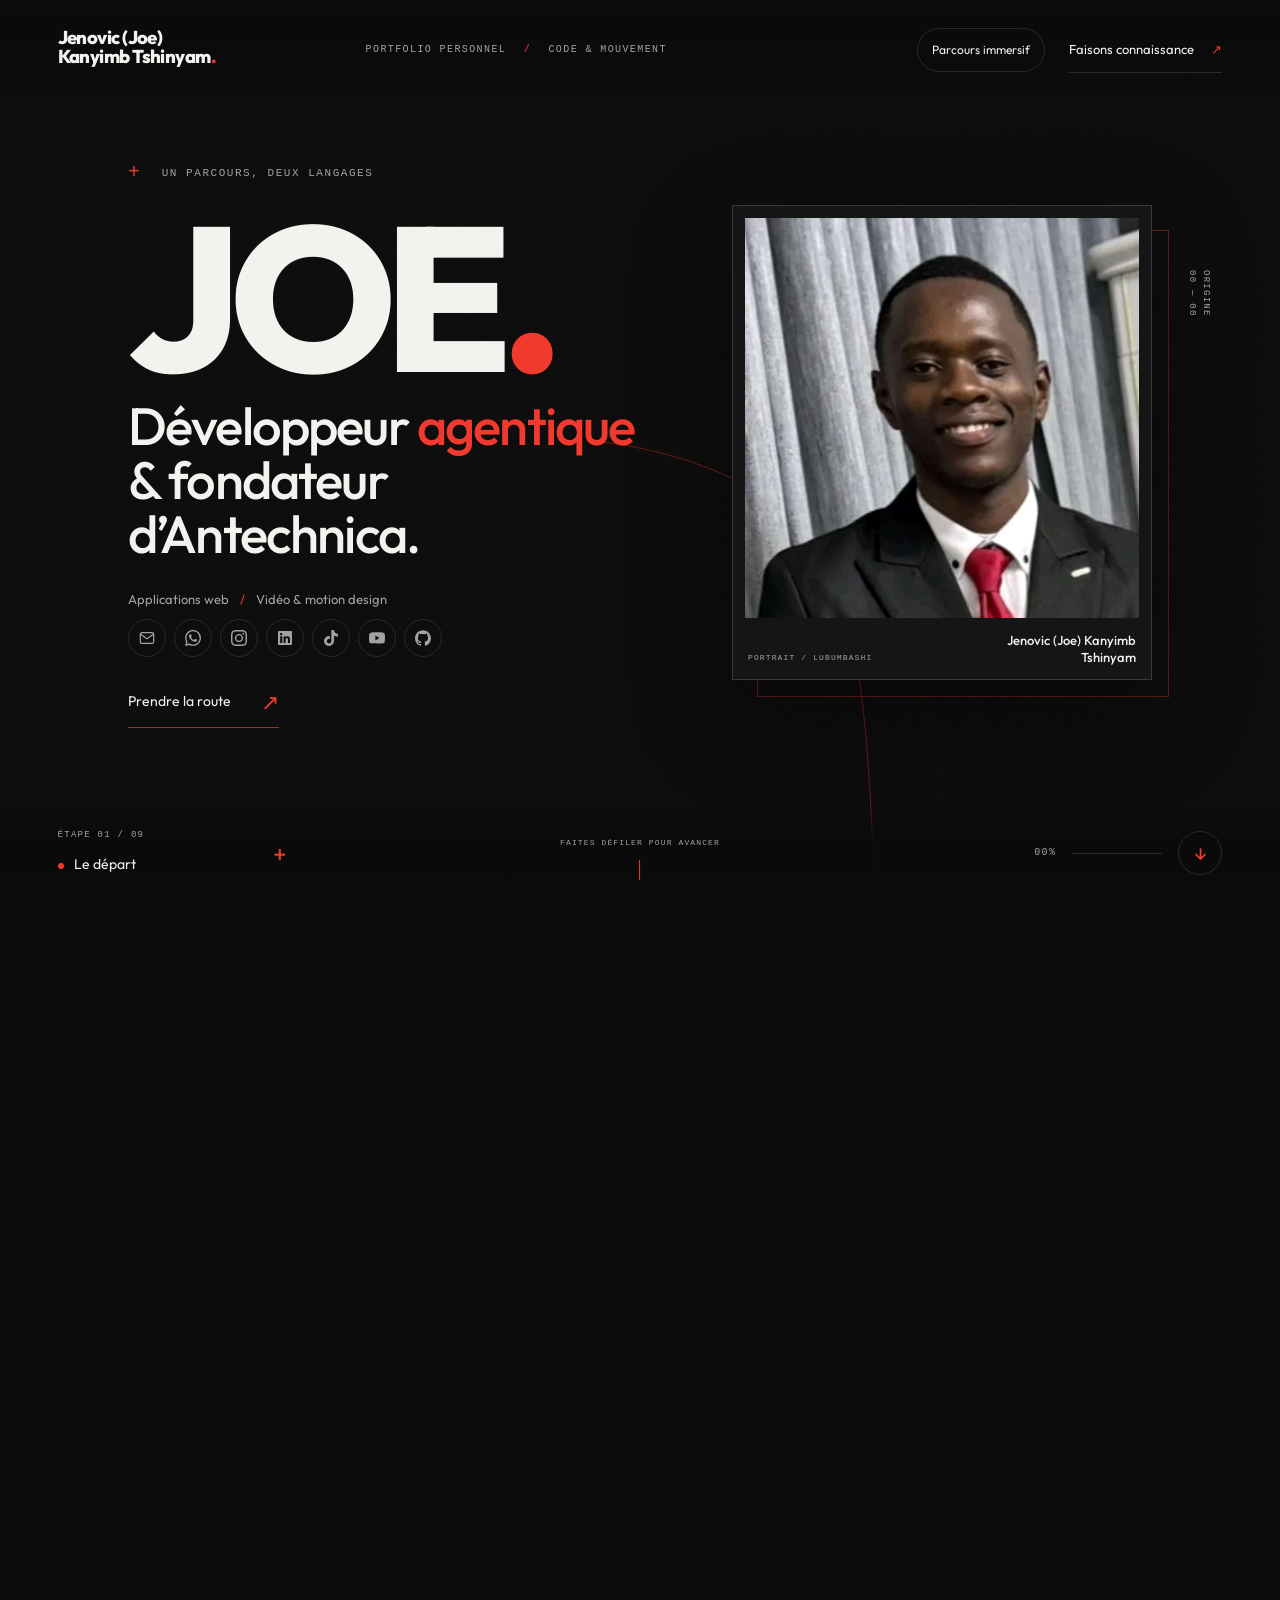
==== commit fa1c5d1f: "Thème rouge / noir / blanc propre au portfolio" ====
--- a/index.html
+++ b/index.html
@@ -1 +1 @@
-<!DOCTYPE html><html lang="fr"><head><meta charset="UTF-8"><meta name="viewport" content="width=device-width, initial-scale=1"><meta name="description" content="Un portfolio personnel à la croisée du développement web, de la vidéo et du motion design."><meta name="theme-color" content="#2A2D31"><!-- V1 publiée le 26/09/2026 avec l'accord de Joe : le site est indexable. Aperçu de lien (WhatsApp, LinkedIn…). --><meta property="og:type" content="website"><meta property="og:locale" content="fr_FR"><meta property="og:site_name" content="Jenovic (Joe) Kanyimb Tshinyam — Portfolio"><meta property="og:title" content="Jenovic (Joe) Kanyimb Tshinyam — Portfolio personnel | Code &amp; Mouvement"><meta property="og:description" content="Un portfolio personnel à la croisée du développement web, de la vidéo et du motion design."><meta name="twitter:card" content="summary"><link rel="icon" href="/favicon.svg" type="image/svg+xml"><title>Jenovic (Joe) Kanyimb Tshinyam — Portfolio personnel | Code &amp; Mouvement</title><link rel="stylesheet" href="/_astro/portfolio.CRiWdRP_.css"></head><body><a class="skip-link" href="#main">Aller au contenu</a><header class="site-header"><a class="wordmark wordmark-full" href="#intro" data-go="0" aria-label="Jenovic (Joe) Kanyimb Tshinyam — revenir au départ">Jenovic (Joe) Kanyimb <span class="wordmark-tail">Tshinyam<span class="copper">.</span></span></a><span class="header-label">PORTFOLIO PERSONNEL <span class="slash">/</span> CODE & MOUVEMENT</span><button id="mode-toggle" type="button" hidden>Parcours immersif</button><a class="header-contact" href="#contact" data-go="8">Faisons connaissance <span aria-hidden="true">↗</span></a></header><canvas id="path-canvas" aria-hidden="true"></canvas><div class="ambient" aria-hidden="true"></div><div class="chapitre-fonds" aria-hidden="true"><div class="fond fond-depart"></div><div class="fond fond-motion"></div><div class="fond fond-web"></div><div class="fond fond-regard"></div></div><main id="main" tabindex="-1" style="--journey-stops:9"><div id="journey"><section id="intro" class="stop intro" data-chapter="depart" data-stop="0" data-stop-name="Le départ" aria-labelledby="intro-title"><div class="scene-copy"><p class="eyebrow"><span class="tiny-cross" aria-hidden="true">+</span> UN PARCOURS, DEUX LANGAGES</p><h1 id="intro-title">JOE<span class="copper">.</span></h1><p class="hero-line">Développeur <em>agentique</em><br>&amp; fondateur d’Antechnica.</p><div class="intro-meta"><p class="intro-caption">Applications web<span aria-hidden="true"> / </span>Vidéo &amp; motion design</p><nav class="reseaux reseaux-intro" aria-label="Me contacter"><ul><li><a href="mailto:jenovickanyimbtshinyam@gmail.com" title="E-mail : jenovickanyimbtshinyam@gmail.com"><svg viewBox="0 0 24 24" aria-hidden="true" focusable="false" fill="none" stroke="currentColor" stroke-width="1.8" stroke-linecap="round" stroke-linejoin="round"><path d="M4 4h16c1.1 0 2 .9 2 2v12c0 1.1-.9 2-2 2H4c-1.1 0-2-.9-2-2V6c0-1.1.9-2 2-2z"></path><polyline points="22,6 12,13 2,6"></polyline></svg><span class="sr-only">E-mail : jenovickanyimbtshinyam@gmail.com</span></a></li><li><a href="https://wa.me/243854241231" target="_blank" rel="noopener noreferrer" title="WhatsApp"><svg viewBox="0 0 24 24" aria-hidden="true" focusable="false" fill="currentColor"><path d="M17.472 14.382c-.297-.149-1.758-.867-2.03-.967-.273-.099-.471-.148-.67.15-.197.297-.767.966-.94 1.164-.173.199-.347.223-.644.075-.297-.15-1.255-.463-2.39-1.475-.883-.788-1.48-1.761-1.653-2.059-.173-.297-.018-.458.13-.606.134-.133.298-.347.446-.52.149-.174.198-.298.298-.497.099-.198.05-.371-.025-.52-.075-.149-.669-1.612-.916-2.207-.242-.579-.487-.5-.669-.51-.173-.008-.371-.01-.57-.01-.198 0-.52.074-.792.372-.272.297-1.04 1.016-1.04 2.479 0 1.462 1.065 2.875 1.213 3.074.149.198 2.096 3.2 5.077 4.487.709.306 1.262.489 1.694.625.712.227 1.36.195 1.871.118.571-.085 1.758-.719 2.006-1.413.248-.694.248-1.289.173-1.413-.074-.124-.272-.198-.57-.347m-5.421 7.403h-.004a9.87 9.87 0 01-5.031-1.378l-.361-.214-3.741.982.998-3.648-.235-.374a9.86 9.86 0 01-1.51-5.26c.001-5.45 4.436-9.884 9.888-9.884 2.64 0 5.122 1.03 6.988 2.898a9.825 9.825 0 012.893 6.994c-.003 5.45-4.437 9.884-9.885 9.884m8.413-18.297A11.815 11.815 0 0012.05 0C5.495 0 .16 5.335.157 11.892c0 2.096.547 4.142 1.588 5.945L.057 24l6.305-1.654a11.882 11.882 0 005.683 1.448h.005c6.554 0 11.89-5.335 11.893-11.893a11.821 11.821 0 00-3.48-8.413Z"></path></svg><span class="sr-only">WhatsApp (nouvel onglet)</span></a></li><li><a href="https://www.instagram.com/j_o_e_tk/" target="_blank" rel="noopener noreferrer" title="Instagram"><svg viewBox="0 0 24 24" aria-hidden="true" focusable="false" fill="currentColor"><path d="M7.0301.084c-1.2768.0602-2.1487.264-2.911.5634-.7888.3075-1.4575.72-2.1228 1.3877-.6652.6677-1.075 1.3368-1.3802 2.127-.2954.7638-.4956 1.6365-.552 2.914-.0564 1.2775-.0689 1.6882-.0626 4.947.0062 3.2586.0206 3.6671.0825 4.9473.061 1.2765.264 2.1482.5635 2.9107.308.7889.72 1.4573 1.388 2.1228.6679.6655 1.3365 1.0743 2.1285 1.38.7632.295 1.6361.4961 2.9134.552 1.2773.056 1.6884.069 4.9462.0627 3.2578-.0062 3.668-.0207 4.9478-.0814 1.28-.0607 2.147-.2652 2.9098-.5633.7889-.3086 1.4578-.72 2.1228-1.3881.665-.6682 1.0745-1.3378 1.3795-2.1284.2957-.7632.4966-1.636.552-2.9124.056-1.2809.0692-1.6898.063-4.948-.0063-3.2583-.021-3.6668-.0817-4.9465-.0607-1.2797-.264-2.1487-.5633-2.9117-.3084-.7889-.72-1.4568-1.3876-2.1228C21.2982 1.33 20.628.9208 19.8378.6165 19.074.321 18.2017.1197 16.9244.0645 15.6471.0093 15.236-.005 11.977.0014 8.718.0076 8.31.0215 7.0301.0839m.1402 21.6932c-1.17-.0509-1.8053-.2453-2.2287-.408-.5606-.216-.96-.4771-1.3819-.895-.422-.4178-.6811-.8186-.9-1.378-.1644-.4234-.3624-1.058-.4171-2.228-.0595-1.2645-.072-1.6442-.079-4.848-.007-3.2037.0053-3.583.0607-4.848.05-1.169.2456-1.805.408-2.2282.216-.5613.4762-.96.895-1.3816.4188-.4217.8184-.6814 1.3783-.9003.423-.1651 1.0575-.3614 2.227-.4171 1.2655-.06 1.6447-.072 4.848-.079 3.2033-.007 3.5835.005 4.8495.0608 1.169.0508 1.8053.2445 2.228.408.5608.216.96.4754 1.3816.895.4217.4194.6816.8176.9005 1.3787.1653.4217.3617 1.056.4169 2.2263.0602 1.2655.0739 1.645.0796 4.848.0058 3.203-.0055 3.5834-.061 4.848-.051 1.17-.245 1.8055-.408 2.2294-.216.5604-.4763.96-.8954 1.3814-.419.4215-.8181.6811-1.3783.9-.4224.1649-1.0577.3617-2.2262.4174-1.2656.0595-1.6448.072-4.8493.079-3.2045.007-3.5825-.006-4.848-.0608M16.953 5.5864A1.44 1.44 0 1 0 18.39 4.144a1.44 1.44 0 0 0-1.437 1.4424M5.8385 12.012c.0067 3.4032 2.7706 6.1557 6.173 6.1493 3.4026-.0065 6.157-2.7701 6.1506-6.1733-.0065-3.4032-2.771-6.1565-6.174-6.1498-3.403.0067-6.156 2.771-6.1496 6.1738M8 12.0077a4 4 0 1 1 4.008 3.9921A3.9996 3.9996 0 0 1 8 12.0077"></path></svg><span class="sr-only">Instagram (nouvel onglet)</span></a></li><li><a href="https://www.linkedin.com/in/jenovic-kanyimb-tshinyam/" target="_blank" rel="noopener noreferrer" title="LinkedIn"><svg viewBox="0 0 448 512" aria-hidden="true" focusable="false" fill="currentColor"><path d="M416 32H31.9C14.3 32 0 46.5 0 64.3v383.4C0 465.5 14.3 480 31.9 480H416c17.6 0 32-14.5 32-32.3V64.3c0-17.8-14.4-32.3-32-32.3zM135.4 416H69V202.2h66.5V416zm-33.2-243c-21.3 0-38.5-17.3-38.5-38.5S80.9 96 102.2 96c21.2 0 38.5 17.3 38.5 38.5 0 21.3-17.2 38.5-38.5 38.5zm282.1 243h-66.4V312c0-24.8-.5-56.7-34.5-56.7-34.6 0-39.9 27-39.9 54.9V416h-66.4V202.2h63.7v29.2h.9c8.9-16.8 30.6-34.5 62.9-34.5 67.2 0 79.7 44.3 79.7 101.9V416z"></path></svg><span class="sr-only">LinkedIn (nouvel onglet)</span></a></li><li><a href="https://www.tiktok.com/@joekanyimb" target="_blank" rel="noopener noreferrer" title="TikTok"><svg viewBox="0 0 24 24" aria-hidden="true" focusable="false" fill="currentColor"><path d="M12.525.02c1.31-.02 2.61-.01 3.91-.02.08 1.53.63 3.09 1.75 4.17 1.12 1.11 2.7 1.62 4.24 1.79v4.03c-1.44-.05-2.89-.35-4.2-.97-.57-.26-1.1-.59-1.62-.93-.01 2.92.01 5.84-.02 8.75-.08 1.4-.54 2.79-1.35 3.94-1.31 1.92-3.58 3.17-5.91 3.21-1.43.08-2.86-.31-4.08-1.03-2.02-1.19-3.44-3.37-3.65-5.71-.02-.5-.03-1-.01-1.49.18-1.9 1.12-3.72 2.58-4.96 1.66-1.44 3.98-2.13 6.15-1.72.02 1.48-.04 2.96-.04 4.44-.99-.32-2.15-.23-3.02.37-.63.41-1.11 1.04-1.36 1.75-.21.51-.15 1.07-.14 1.61.24 1.64 1.82 3.02 3.5 2.87 1.12-.01 2.19-.66 2.77-1.61.19-.33.4-.67.41-1.06.1-1.79.06-3.57.07-5.36.01-4.03-.01-8.05.02-12.07z"></path></svg><span class="sr-only">TikTok (nouvel onglet)</span></a></li><li><a href="https://www.youtube.com/@Antechnica" target="_blank" rel="noopener noreferrer" title="YouTube"><svg viewBox="0 0 24 24" aria-hidden="true" focusable="false" fill="currentColor"><path d="M23.498 6.186a3.016 3.016 0 0 0-2.122-2.136C19.505 3.545 12 3.545 12 3.545s-7.505 0-9.377.505A3.017 3.017 0 0 0 .502 6.186C0 8.07 0 12 0 12s0 3.93.502 5.814a3.016 3.016 0 0 0 2.122 2.136c1.871.505 9.376.505 9.376.505s7.505 0 9.377-.505a3.015 3.015 0 0 0 2.122-2.136C24 15.93 24 12 24 12s0-3.93-.502-5.814zM9.545 15.568V8.432L15.818 12l-6.273 3.568z"></path></svg><span class="sr-only">YouTube (nouvel onglet)</span></a></li><li><a href="https://github.com/joe-kanyimb?tab=repositories" target="_blank" rel="noopener noreferrer" title="GitHub"><svg viewBox="0 0 24 24" aria-hidden="true" focusable="false" fill="currentColor"><path d="M12 .297c-6.63 0-12 5.373-12 12 0 5.303 3.438 9.8 8.205 11.385.6.113.82-.258.82-.577 0-.285-.01-1.04-.015-2.04-3.338.724-4.042-1.61-4.042-1.61C4.422 18.07 3.633 17.7 3.633 17.7c-1.087-.744.084-.729.084-.729 1.205.084 1.838 1.236 1.838 1.236 1.07 1.835 2.809 1.305 3.495.998.108-.776.417-1.305.76-1.605-2.665-.3-5.466-1.332-5.466-5.93 0-1.31.465-2.38 1.235-3.22-.135-.303-.54-1.523.105-3.176 0 0 1.005-.322 3.3 1.23.96-.267 1.98-.399 3-.405 1.02.006 2.04.138 3 .405 2.28-1.552 3.285-1.23 3.285-1.23.645 1.653.24 2.873.12 3.176.765.84 1.23 1.91 1.23 3.22 0 4.61-2.805 5.625-5.475 5.92.42.36.81 1.096.81 2.22 0 1.606-.015 2.896-.015 3.286 0 .315.21.69.825.57C20.565 22.092 24 17.592 24 12.297c0-6.627-5.373-12-12-12"></path></svg><span class="sr-only">GitHub (nouvel onglet)</span></a></li></ul></nav></div><a class="text-link" href="#video" data-go="1">Prendre la route <span aria-hidden="true">↗</span></a></div><div class="hero-art hero-portrait"><figure class="hero-portrait-card"><img src="/media/joe-portrait.webp" alt="Portrait de Jenovic (Joe) Kanyimb Tshinyam en costume noir et cravate rouge." width="400" height="400" decoding="async" fetchpriority="high"><figcaption><span class="mono">PORTRAIT / LUBUMBASHI</span><strong>Jenovic (Joe) Kanyimb Tshinyam</strong></figcaption></figure></div><p class="scene-coordinate" aria-hidden="true">ORIGINE<br>00 — 00</p></section><section id="video" class="stop gateway-stop" data-chapter="motion" data-stop="1" data-stop-name="Porte Vidéo" aria-labelledby="video-title"><div class="wide-copy gateway-copy"><p class="eyebrow">01 / PREMIÈRE VOIE</p><h2 id="video-title">Vidéo &<br><em>motion design.</em></h2><p class="body-copy">Chaque réalisation occupe sa propre étape. Faites défiler pour passer d’une vidéo à la suivante, puis rejoindre les projets web.</p><ol class="gateway-route" aria-label="Vidéos du parcours"><li><span class="mono">01</span><a href="#video-claude-disponible-en-rdc" data-go="2">Claude disponible en RDC, en motion design</a></li><li><span class="mono">02</span><a href="#video-chaine-youtube-shorts" data-go="3">Présenter mes savoir-faire par le motion design</a></li><li><span class="mono">03</span><a href="#video-outil-qui-change-tout" data-go="4">Expliquer un outil par la prise de parole et le motion design</a></li></ol><a class="text-link" href="#video-claude-disponible-en-rdc" data-go="2">Voir la première vidéo <span aria-hidden="true">↓</span></a></div><span class="ghost-number" aria-hidden="true">01</span></section><section id="video-claude-disponible-en-rdc" class="stop project-stop project-stop-video video-wide" data-chapter="motion" data-stop="2" data-stop-name="Vidéo 01" aria-labelledby="project-title-claude-disponible-en-rdc"><div class="scene-copy project-copy"><p class="eyebrow">01 / VIDÉO · MOTION DESIGN</p><h2 id="project-title-claude-disponible-en-rdc">Claude disponible en RDC, en motion design</h2><p class="body-copy">Une vidéo d’actualité de 1 min 44, 100 % motion design : ce que change l’arrivée officielle de Claude, l’IA d’Anthropic, en RDC.</p></div><div class="project-visual project-visual-video is-wide"><div class="visual-top"><span class="mono">VIDÉO · 16:9</span><span class="mono">Antechnica</span></div><div class="video-stage" id="player-claude-disponible-en-rdc" data-video-embed="https://www.youtube-nocookie.com/embed/Lz0jzFGHZ8E" data-video-title="Vidéo : Claude disponible en RDC, en motion design"><a class="video-poster" href="https://youtu.be/Lz0jzFGHZ8E" target="_blank" rel="noopener noreferrer" data-video-launch="player-claude-disponible-en-rdc" aria-label="Lire « Claude disponible en RDC, en motion design » sur cette page"><img src="https://i.ytimg.com/vi/Lz0jzFGHZ8E/maxresdefault.jpg" alt="Miniature de la vidéo « Claude est officiellement disponible en RDC » publiée sur la chaîne YouTube Antechnica." width="1280" height="720" loading="lazy" decoding="async"><span class="video-play" aria-hidden="true">▶</span><span class="video-hint mono" aria-hidden="true">LECTURE SUR CETTE PAGE</span></a></div></div><div class="project-details"><dl class="project-facts"><div><dt>Mon rôle</dt><dd>Direction de la production, avec une équipe d’agents IA sous ma supervision.</dd></div><div><dt>Résultat</dt><dd>Publiée le 24/09/2026 sur YouTube, TikTok et Instagram, sans problème de droits d’auteur.</dd></div><div><dt>Outils</dt><dd>Remotion (React), DaVinci Resolve, faster-whisper.</dd></div></dl><a class="text-link project-cta" href="https://youtu.be/Lz0jzFGHZ8E" target="_blank" rel="noopener noreferrer">Voir sur YouTube <span class="sr-only">(nouvel onglet)</span><span aria-hidden="true">↗</span></a></div></section><script type="module">document.querySelectorAll(`[data-video-launch]`).forEach(e=>{e.dataset.videoReady!==`true`&&(e.dataset.videoReady=`true`,e.addEventListener(`click`,t=>{if(t.defaultPrevented||t.button!==0||t.metaKey||t.ctrlKey||t.shiftKey||t.altKey)return;let n=e.dataset.videoLaunch,r=n?document.getElementById(n):null,i=r?.dataset.videoEmbed;if(!r||!i?.startsWith(`https://www.youtube-nocookie.com/embed/`))return;t.preventDefault();let a=r.querySelector(`.video-player`);if(a){a.focus();return}let o=new URL(i);o.searchParams.set(`autoplay`,`1`),o.searchParams.set(`rel`,`0`),o.searchParams.set(`playsinline`,`1`);let s=document.createElement(`iframe`);s.className=`video-player`,s.src=o.toString(),s.title=r.dataset.videoTitle||`Lecteur vidéo YouTube`,s.allow=`accelerometer; autoplay; clipboard-write; encrypted-media; gyroscope; picture-in-picture; web-share`,s.referrerPolicy=`strict-origin-when-cross-origin`,s.allowFullscreen=!0,s.tabIndex=0,r.replaceChildren(s),r.classList.add(`is-playing`),s.focus()}))});</script><section id="video-chaine-youtube-shorts" class="stop project-stop project-stop-video video-short" data-chapter="motion" data-stop="3" data-stop-name="Vidéo 02" aria-labelledby="project-title-chaine-youtube-shorts"><div class="scene-copy project-copy"><p class="eyebrow">02 / VIDÉO PROMOTIONNELLE</p><h2 id="project-title-chaine-youtube-shorts">Présenter mes savoir-faire par le motion design</h2><p class="body-copy">J’ai conçu cette vidéo promotionnelle pour montrer rapidement ce que je peux créer en motion design et permettre à un client de se projeter dans une communication plus claire, rythmée et mémorable.</p></div><div class="project-visual project-visual-video is-short"><div class="visual-top"><span class="mono">SHORT · 9:16</span><span class="mono">Antechnica</span></div><div class="video-stage" id="player-chaine-youtube-shorts" data-video-embed="https://www.youtube-nocookie.com/embed/G4Uy3-1FhbQ" data-video-title="Vidéo : Présenter mes savoir-faire par le motion design"><a class="video-poster" href="https://youtube.com/shorts/G4Uy3-1FhbQ" target="_blank" rel="noopener noreferrer" data-video-launch="player-chaine-youtube-shorts" aria-label="Lire « Présenter mes savoir-faire par le motion design » sur cette page"><img src="https://i.ytimg.com/vi/G4Uy3-1FhbQ/oardefault.jpg" alt="Miniature verticale de la vidéo promotionnelle : le titre « Le timing fait ressentir » sur un fond de traits lumineux verts." width="1080" height="1920" loading="lazy" decoding="async"><span class="video-play" aria-hidden="true">▶</span><span class="video-hint mono" aria-hidden="true">LECTURE SUR CETTE PAGE</span></a></div></div><div class="project-details"><dl class="project-facts"><div><dt>Mon rôle</dt><dd>Conception de la présentation, montage et motion design.</dd></div><div><dt>Résultat</dt><dd>La vidéo est publiée sur la chaîne Antechnica et sert de démonstration publique de mes capacités en motion design.</dd></div><div><dt>Outils</dt><dd>Motion design, montage vidéo et YouTube Shorts.</dd></div></dl><a class="text-link project-cta" href="https://youtube.com/shorts/G4Uy3-1FhbQ" target="_blank" rel="noopener noreferrer">Voir sur YouTube <span class="sr-only">(nouvel onglet)</span><span aria-hidden="true">↗</span></a></div></section><section id="video-outil-qui-change-tout" class="stop project-stop project-stop-video video-short" data-chapter="motion" data-stop="4" data-stop-name="Vidéo 03" aria-labelledby="project-title-outil-qui-change-tout"><div class="scene-copy project-copy"><p class="eyebrow">03 / VIDÉO · MOTION DESIGN</p><h2 id="project-title-outil-qui-change-tout">Expliquer un outil par la prise de parole et le motion design</h2><p class="body-copy">Dans cette vidéo, je présente face caméra un outil que j’ai découvert. J’associe une explication concrète, un montage rythmé et du motion design pour rendre le sujet clair et vivant.</p></div><div class="project-visual project-visual-video is-short"><div class="visual-top"><span class="mono">SHORT · 9:16</span><span class="mono">YouTube</span></div><div class="video-stage" id="player-outil-qui-change-tout" data-video-embed="https://www.youtube-nocookie.com/embed/SXAU7oRiqAI" data-video-title="Vidéo : Expliquer un outil par la prise de parole et le motion design"><a class="video-poster" href="https://youtube.com/shorts/SXAU7oRiqAI" target="_blank" rel="noopener noreferrer" data-video-launch="player-outil-qui-change-tout" aria-label="Lire « Expliquer un outil par la prise de parole et le motion design » sur cette page"><img src="https://i.ytimg.com/vi/SXAU7oRiqAI/oardefault.jpg" alt="Miniature verticale de la vidéo : le titre « Ta voix devient du texte » au-dessus de Joe, face caméra." width="1080" height="1920" loading="lazy" decoding="async"><span class="video-play" aria-hidden="true">▶</span><span class="video-hint mono" aria-hidden="true">LECTURE SUR CETTE PAGE</span></a></div></div><div class="project-details"><dl class="project-facts"><div><dt>Mon rôle</dt><dd>Prise de parole face caméra, montage et motion design.</dd></div><div><dt>Résultat</dt><dd>La vidéo est publiée sur YouTube et montre concrètement ma capacité à expliquer, incarner et mettre en mouvement un sujet.</dd></div><div><dt>Outils</dt><dd>DaVinci Resolve, motion design, format vertical.</dd></div></dl><a class="text-link project-cta" href="https://youtube.com/shorts/SXAU7oRiqAI" target="_blank" rel="noopener noreferrer">Voir sur YouTube <span class="sr-only">(nouvel onglet)</span><span aria-hidden="true">↗</span></a></div></section><section id="web" class="stop gateway-stop" data-chapter="web" data-stop="5" data-stop-name="Porte Web" aria-labelledby="web-title"><div class="wide-copy gateway-copy"><p class="eyebrow">02 / DEUXIÈME VOIE</p><h2 id="web-title">Sites &<br><em>expériences web.</em></h2><p class="body-copy">Le parcours continue avec les sites publiés. Chaque projet dispose de son propre écran, de ses visuels et d’un accès direct au site en ligne.</p><ol class="gateway-route" aria-label="Sites du parcours"><li><span class="mono">01</span><a href="#web-tamada" data-go="6">Tamada : une vitrine bilingue pour une pâtisserie événementielle</a></li></ol><a class="text-link" href="#web-tamada" data-go="6">Voir le premier site <span aria-hidden="true">↓</span></a></div><span class="ghost-number" aria-hidden="true">02</span></section><section id="web-tamada" class="stop project-stop" data-chapter="web" data-stop="6" data-stop-name="Site 01" aria-labelledby="project-title-tamada"><div class="scene-copy project-copy"><p class="eyebrow">01 / PROJET WEB · TAMADA</p><h2 id="project-title-tamada">Tamada : une vitrine bilingue pour une pâtisserie événementielle</h2><p class="body-copy">Un site vitrine bilingue qui présente les créations de Tamada, ses services événementiels et un parcours de contact à Lubumbashi.</p></div><a class="project-visual project-visual-link" href="https://tamada-nu.vercel.app/fr" target="_blank" rel="noopener noreferrer" aria-label="Voir Tamada en ligne — nouvel onglet"><div class="visual-top"><span class="fenetre" aria-hidden="true"><i></i><i></i><i></i></span><span class="adresse">tamada-nu.vercel.app</span><span class="mono">03 VUES</span></div><div class="project-carousel" aria-label="Aperçus de Tamada : une vitrine bilingue pour une pâtisserie événementielle"><img class="project-slide" src="/media/tamada-hero.webp" alt="Page d’accueil de Tamada avec une pâtisserie en arrière-plan." width="1440" height="774" loading="lazy" decoding="async" data-slide="1"><img class="project-slide" src="/media/tamada-realisations.webp" alt="Présentation d’une pièce montée de mariage dans le carrousel Tamada." width="1440" height="774" loading="lazy" decoding="async" data-slide="2"><img class="project-slide" src="/media/tamada-galerie.webp" alt="Galerie des réalisations événementielles sur le site Tamada." width="1440" height="774" loading="lazy" decoding="async" data-slide="3"></div><div class="visual-caption"><p>Tamada : une vitrine bilingue pour une pâtisserie événementielle</p><span class="mono">OUVRIR LE SITE EN LIGNE ↗</span></div></a><div class="project-details"><dl class="project-facts"><div><dt>Mon rôle</dt><dd>Conception, développement et mise en ligne du site vitrine bilingue.</dd></div><div><dt>Résultat</dt><dd>Le site est en ligne en français et en anglais, avec des galeries de réalisations, une section contact et une navigation adaptée aux mobiles.</dd></div><div><dt>Outils</dt><dd>Next.js 16, React 19, Tailwind CSS 4, Supabase, Vercel.</dd></div></dl><a class="text-link project-cta" href="https://tamada-nu.vercel.app/fr" target="_blank" rel="noopener noreferrer">Voir Tamada en ligne <span class="sr-only">(nouvel onglet)</span><span aria-hidden="true">↗</span></a></div></section><section id="apropos" class="stop about-stop" data-chapter="regard" data-stop="7" data-stop-name="Le regard" aria-labelledby="about-title"><div class="wide-copy"><p class="eyebrow">03 / DERRIÈRE LES ÉCRANS</p><h2 id="about-title">Deux pratiques.<br><em>Un regard personnel.</em></h2><div class="about-grid"><div class="about-copy"><p class="about-lead">Étudiant en Bac2 IAGE à l’Université Protestante de Lubumbashi, je conçois et livre des applications web en orchestrant une flotte d’agents IA. Je lance Antechnica, mon agence tech à Lubumbashi.</p><div class="about-notes"><p class="mono">MA FAÇON DE TRAVAILLER</p><p>Je conçois l’architecture, délègue aux agents, vérifie leur travail et livre des applications testées.</p></div></div></div></div><span class="ghost-number" aria-hidden="true">JK</span></section><section id="contact" class="stop contact-stop" data-chapter="rencontre" data-stop="8" data-stop-name="La rencontre" aria-labelledby="contact-title"><div class="wide-copy contact-layout"><div class="contact-copy"><p class="eyebrow">04 / LA SUITE S’ÉCRIT À DEUX</p><h2 id="contact-title">Et si nos chemins<br><em>se croisaient ?</em></h2><p class="body-copy">Un projet web, une idée de vidéo,<br>ou simplement une conversation.</p><a class="contact-link" href="mailto:jenovickanyimbtshinyam@gmail.com">Parlons de votre idée <span aria-hidden="true">↗</span></a><nav class="reseaux reseaux-contact" aria-label="Réseaux sociaux"><ul><li><a href="mailto:jenovickanyimbtshinyam@gmail.com" title="E-mail : jenovickanyimbtshinyam@gmail.com"><svg viewBox="0 0 24 24" aria-hidden="true" focusable="false" fill="none" stroke="currentColor" stroke-width="1.8" stroke-linecap="round" stroke-linejoin="round"><path d="M4 4h16c1.1 0 2 .9 2 2v12c0 1.1-.9 2-2 2H4c-1.1 0-2-.9-2-2V6c0-1.1.9-2 2-2z"></path><polyline points="22,6 12,13 2,6"></polyline></svg><span class="sr-only">E-mail : jenovickanyimbtshinyam@gmail.com</span></a></li><li><a href="https://wa.me/243854241231" target="_blank" rel="noopener noreferrer" title="WhatsApp"><svg viewBox="0 0 24 24" aria-hidden="true" focusable="false" fill="currentColor"><path d="M17.472 14.382c-.297-.149-1.758-.867-2.03-.967-.273-.099-.471-.148-.67.15-.197.297-.767.966-.94 1.164-.173.199-.347.223-.644.075-.297-.15-1.255-.463-2.39-1.475-.883-.788-1.48-1.761-1.653-2.059-.173-.297-.018-.458.13-.606.134-.133.298-.347.446-.52.149-.174.198-.298.298-.497.099-.198.05-.371-.025-.52-.075-.149-.669-1.612-.916-2.207-.242-.579-.487-.5-.669-.51-.173-.008-.371-.01-.57-.01-.198 0-.52.074-.792.372-.272.297-1.04 1.016-1.04 2.479 0 1.462 1.065 2.875 1.213 3.074.149.198 2.096 3.2 5.077 4.487.709.306 1.262.489 1.694.625.712.227 1.36.195 1.871.118.571-.085 1.758-.719 2.006-1.413.248-.694.248-1.289.173-1.413-.074-.124-.272-.198-.57-.347m-5.421 7.403h-.004a9.87 9.87 0 01-5.031-1.378l-.361-.214-3.741.982.998-3.648-.235-.374a9.86 9.86 0 01-1.51-5.26c.001-5.45 4.436-9.884 9.888-9.884 2.64 0 5.122 1.03 6.988 2.898a9.825 9.825 0 012.893 6.994c-.003 5.45-4.437 9.884-9.885 9.884m8.413-18.297A11.815 11.815 0 0012.05 0C5.495 0 .16 5.335.157 11.892c0 2.096.547 4.142 1.588 5.945L.057 24l6.305-1.654a11.882 11.882 0 005.683 1.448h.005c6.554 0 11.89-5.335 11.893-11.893a11.821 11.821 0 00-3.48-8.413Z"></path></svg><span class="sr-only">WhatsApp (nouvel onglet)</span></a></li><li><a href="https://www.instagram.com/j_o_e_tk/" target="_blank" rel="noopener noreferrer" title="Instagram"><svg viewBox="0 0 24 24" aria-hidden="true" focusable="false" fill="currentColor"><path d="M7.0301.084c-1.2768.0602-2.1487.264-2.911.5634-.7888.3075-1.4575.72-2.1228 1.3877-.6652.6677-1.075 1.3368-1.3802 2.127-.2954.7638-.4956 1.6365-.552 2.914-.0564 1.2775-.0689 1.6882-.0626 4.947.0062 3.2586.0206 3.6671.0825 4.9473.061 1.2765.264 2.1482.5635 2.9107.308.7889.72 1.4573 1.388 2.1228.6679.6655 1.3365 1.0743 2.1285 1.38.7632.295 1.6361.4961 2.9134.552 1.2773.056 1.6884.069 4.9462.0627 3.2578-.0062 3.668-.0207 4.9478-.0814 1.28-.0607 2.147-.2652 2.9098-.5633.7889-.3086 1.4578-.72 2.1228-1.3881.665-.6682 1.0745-1.3378 1.3795-2.1284.2957-.7632.4966-1.636.552-2.9124.056-1.2809.0692-1.6898.063-4.948-.0063-3.2583-.021-3.6668-.0817-4.9465-.0607-1.2797-.264-2.1487-.5633-2.9117-.3084-.7889-.72-1.4568-1.3876-2.1228C21.2982 1.33 20.628.9208 19.8378.6165 19.074.321 18.2017.1197 16.9244.0645 15.6471.0093 15.236-.005 11.977.0014 8.718.0076 8.31.0215 7.0301.0839m.1402 21.6932c-1.17-.0509-1.8053-.2453-2.2287-.408-.5606-.216-.96-.4771-1.3819-.895-.422-.4178-.6811-.8186-.9-1.378-.1644-.4234-.3624-1.058-.4171-2.228-.0595-1.2645-.072-1.6442-.079-4.848-.007-3.2037.0053-3.583.0607-4.848.05-1.169.2456-1.805.408-2.2282.216-.5613.4762-.96.895-1.3816.4188-.4217.8184-.6814 1.3783-.9003.423-.1651 1.0575-.3614 2.227-.4171 1.2655-.06 1.6447-.072 4.848-.079 3.2033-.007 3.5835.005 4.8495.0608 1.169.0508 1.8053.2445 2.228.408.5608.216.96.4754 1.3816.895.4217.4194.6816.8176.9005 1.3787.1653.4217.3617 1.056.4169 2.2263.0602 1.2655.0739 1.645.0796 4.848.0058 3.203-.0055 3.5834-.061 4.848-.051 1.17-.245 1.8055-.408 2.2294-.216.5604-.4763.96-.8954 1.3814-.419.4215-.8181.6811-1.3783.9-.4224.1649-1.0577.3617-2.2262.4174-1.2656.0595-1.6448.072-4.8493.079-3.2045.007-3.5825-.006-4.848-.0608M16.953 5.5864A1.44 1.44 0 1 0 18.39 4.144a1.44 1.44 0 0 0-1.437 1.4424M5.8385 12.012c.0067 3.4032 2.7706 6.1557 6.173 6.1493 3.4026-.0065 6.157-2.7701 6.1506-6.1733-.0065-3.4032-2.771-6.1565-6.174-6.1498-3.403.0067-6.156 2.771-6.1496 6.1738M8 12.0077a4 4 0 1 1 4.008 3.9921A3.9996 3.9996 0 0 1 8 12.0077"></path></svg><span class="sr-only">Instagram (nouvel onglet)</span></a></li><li><a href="https://www.linkedin.com/in/jenovic-kanyimb-tshinyam/" target="_blank" rel="noopener noreferrer" title="LinkedIn"><svg viewBox="0 0 448 512" aria-hidden="true" focusable="false" fill="currentColor"><path d="M416 32H31.9C14.3 32 0 46.5 0 64.3v383.4C0 465.5 14.3 480 31.9 480H416c17.6 0 32-14.5 32-32.3V64.3c0-17.8-14.4-32.3-32-32.3zM135.4 416H69V202.2h66.5V416zm-33.2-243c-21.3 0-38.5-17.3-38.5-38.5S80.9 96 102.2 96c21.2 0 38.5 17.3 38.5 38.5 0 21.3-17.2 38.5-38.5 38.5zm282.1 243h-66.4V312c0-24.8-.5-56.7-34.5-56.7-34.6 0-39.9 27-39.9 54.9V416h-66.4V202.2h63.7v29.2h.9c8.9-16.8 30.6-34.5 62.9-34.5 67.2 0 79.7 44.3 79.7 101.9V416z"></path></svg><span class="sr-only">LinkedIn (nouvel onglet)</span></a></li><li><a href="https://www.tiktok.com/@joekanyimb" target="_blank" rel="noopener noreferrer" title="TikTok"><svg viewBox="0 0 24 24" aria-hidden="true" focusable="false" fill="currentColor"><path d="M12.525.02c1.31-.02 2.61-.01 3.91-.02.08 1.53.63 3.09 1.75 4.17 1.12 1.11 2.7 1.62 4.24 1.79v4.03c-1.44-.05-2.89-.35-4.2-.97-.57-.26-1.1-.59-1.62-.93-.01 2.92.01 5.84-.02 8.75-.08 1.4-.54 2.79-1.35 3.94-1.31 1.92-3.58 3.17-5.91 3.21-1.43.08-2.86-.31-4.08-1.03-2.02-1.19-3.44-3.37-3.65-5.71-.02-.5-.03-1-.01-1.49.18-1.9 1.12-3.72 2.58-4.96 1.66-1.44 3.98-2.13 6.15-1.72.02 1.48-.04 2.96-.04 4.44-.99-.32-2.15-.23-3.02.37-.63.41-1.11 1.04-1.36 1.75-.21.51-.15 1.07-.14 1.61.24 1.64 1.82 3.02 3.5 2.87 1.12-.01 2.19-.66 2.77-1.61.19-.33.4-.67.41-1.06.1-1.79.06-3.57.07-5.36.01-4.03-.01-8.05.02-12.07z"></path></svg><span class="sr-only">TikTok (nouvel onglet)</span></a></li><li><a href="https://www.youtube.com/@Antechnica" target="_blank" rel="noopener noreferrer" title="YouTube"><svg viewBox="0 0 24 24" aria-hidden="true" focusable="false" fill="currentColor"><path d="M23.498 6.186a3.016 3.016 0 0 0-2.122-2.136C19.505 3.545 12 3.545 12 3.545s-7.505 0-9.377.505A3.017 3.017 0 0 0 .502 6.186C0 8.07 0 12 0 12s0 3.93.502 5.814a3.016 3.016 0 0 0 2.122 2.136c1.871.505 9.376.505 9.376.505s7.505 0 9.377-.505a3.015 3.015 0 0 0 2.122-2.136C24 15.93 24 12 24 12s0-3.93-.502-5.814zM9.545 15.568V8.432L15.818 12l-6.273 3.568z"></path></svg><span class="sr-only">YouTube (nouvel onglet)</span></a></li><li><a href="https://github.com/joe-kanyimb?tab=repositories" target="_blank" rel="noopener noreferrer" title="GitHub"><svg viewBox="0 0 24 24" aria-hidden="true" focusable="false" fill="currentColor"><path d="M12 .297c-6.63 0-12 5.373-12 12 0 5.303 3.438 9.8 8.205 11.385.6.113.82-.258.82-.577 0-.285-.01-1.04-.015-2.04-3.338.724-4.042-1.61-4.042-1.61C4.422 18.07 3.633 17.7 3.633 17.7c-1.087-.744.084-.729.084-.729 1.205.084 1.838 1.236 1.838 1.236 1.07 1.835 2.809 1.305 3.495.998.108-.776.417-1.305.76-1.605-2.665-.3-5.466-1.332-5.466-5.93 0-1.31.465-2.38 1.235-3.22-.135-.303-.54-1.523.105-3.176 0 0 1.005-.322 3.3 1.23.96-.267 1.98-.399 3-.405 1.02.006 2.04.138 3 .405 2.28-1.552 3.285-1.23 3.285-1.23.645 1.653.24 2.873.12 3.176.765.84 1.23 1.91 1.23 3.22 0 4.61-2.805 5.625-5.475 5.92.42.36.81 1.096.81 2.22 0 1.606-.015 2.896-.015 3.286 0 .315.21.69.825.57C20.565 22.092 24 17.592 24 12.297c0-6.627-5.373-12-12-12"></path></svg><span class="sr-only">GitHub (nouvel onglet)</span></a></li></ul></nav><a class="text-link return-link" href="#intro" data-go="0">Revenir au départ <span aria-hidden="true">↶</span></a></div><figure class="contact-portrait" aria-label="Jenovic (Joe) Kanyimb Tshinyam"><div class="contact-portrait-frame"><img src="/media/joe-portrait.webp" alt="" width="400" height="400" loading="lazy" decoding="async"></div><figcaption><span class="mono">CONTACT / LUBUMBASHI</span><strong>Jenovic (Joe) Kanyimb Tshinyam</strong></figcaption></figure></div></section></div></main><aside class="journey-controls" aria-label="Navigation du parcours"><details id="chapter-menu"><summary><span class="mono">ÉTAPE <span id="current-index">01</span> / <span id="total-stops">09</span></span><span class="current-line"><span class="signe" aria-hidden="true"><i></i><i></i><i></i></span><span id="current-name">Le départ</span></span><span class="menu-plus" aria-hidden="true">+</span></summary><nav aria-label="Étapes"><a href="#intro" data-go="0"><span class="mono">01</span>Le départ<span aria-hidden="true">↗</span></a><a href="#video" data-go="1"><span class="mono">02</span>Porte Vidéo<span aria-hidden="true">↗</span></a><a href="#video-claude-disponible-en-rdc" data-go="2"><span class="mono">03</span>Vidéo 01<span aria-hidden="true">↗</span></a><a href="#video-chaine-youtube-shorts" data-go="3"><span class="mono">04</span>Vidéo 02<span aria-hidden="true">↗</span></a><a href="#video-outil-qui-change-tout" data-go="4"><span class="mono">05</span>Vidéo 03<span aria-hidden="true">↗</span></a><a href="#web" data-go="5"><span class="mono">06</span>Porte Web<span aria-hidden="true">↗</span></a><a href="#web-tamada" data-go="6"><span class="mono">07</span>Site 01<span aria-hidden="true">↗</span></a><a href="#apropos" data-go="7"><span class="mono">08</span>Le regard<span aria-hidden="true">↗</span></a><a href="#contact" data-go="8"><span class="mono">09</span>La rencontre<span aria-hidden="true">↗</span></a></nav></details><div class="scroll-hint"><span id="scroll-label">FAITES DÉFILER POUR AVANCER</span><span class="hint-line" aria-hidden="true"></span></div><div class="progress-control"><span class="mono" id="progress-value">00%</span><div class="progress-track" aria-hidden="true"><span id="progress-fill"></span></div><button id="next-stop" aria-label="Étape suivante" type="button" hidden>↓</button></div></aside><noscript><p class="nojs-note">Mode lecture : toutes les étapes sont accessibles sans JavaScript.</p></noscript><script type="module" src="/_astro/index.astro_astro_type_script_index_0_lang.BY5wktld.js"></script></body></html>+<!DOCTYPE html><html lang="fr"><head><meta charset="UTF-8"><meta name="viewport" content="width=device-width, initial-scale=1"><meta name="description" content="Un portfolio personnel à la croisée du développement web, de la vidéo et du motion design."><meta name="theme-color" content="#0B0B0B"><!-- V1 publiée le 26/09/2026 avec l'accord de Joe : le site est indexable. Aperçu de lien (WhatsApp, LinkedIn…). --><meta property="og:type" content="website"><meta property="og:locale" content="fr_FR"><meta property="og:site_name" content="Jenovic (Joe) Kanyimb Tshinyam — Portfolio"><meta property="og:title" content="Jenovic (Joe) Kanyimb Tshinyam — Portfolio personnel | Code &amp; Mouvement"><meta property="og:description" content="Un portfolio personnel à la croisée du développement web, de la vidéo et du motion design."><meta name="twitter:card" content="summary"><link rel="icon" href="/favicon.svg" type="image/svg+xml"><title>Jenovic (Joe) Kanyimb Tshinyam — Portfolio personnel | Code &amp; Mouvement</title><link rel="stylesheet" href="/_astro/portfolio.pM7h4Uf3.css"></head><body><a class="skip-link" href="#main">Aller au contenu</a><header class="site-header"><a class="wordmark wordmark-full" href="#intro" data-go="0" aria-label="Jenovic (Joe) Kanyimb Tshinyam — revenir au départ">Jenovic (Joe) Kanyimb <span class="wordmark-tail">Tshinyam<span class="copper">.</span></span></a><span class="header-label">PORTFOLIO PERSONNEL <span class="slash">/</span> CODE & MOUVEMENT</span><button id="mode-toggle" type="button" hidden>Parcours immersif</button><a class="header-contact" href="#contact" data-go="8">Faisons connaissance <span aria-hidden="true">↗</span></a></header><canvas id="path-canvas" aria-hidden="true"></canvas><div class="ambient" aria-hidden="true"></div><div class="chapitre-fonds" aria-hidden="true"><div class="fond fond-depart"></div><div class="fond fond-motion"></div><div class="fond fond-web"></div><div class="fond fond-regard"></div></div><main id="main" tabindex="-1" style="--journey-stops:9"><div id="journey"><section id="intro" class="stop intro" data-chapter="depart" data-stop="0" data-stop-name="Le départ" aria-labelledby="intro-title"><div class="scene-copy"><p class="eyebrow"><span class="tiny-cross" aria-hidden="true">+</span> UN PARCOURS, DEUX LANGAGES</p><h1 id="intro-title">JOE<span class="copper">.</span></h1><p class="hero-line">Développeur <em>agentique</em><br>&amp; fondateur d’Antechnica.</p><div class="intro-meta"><p class="intro-caption">Applications web<span aria-hidden="true"> / </span>Vidéo &amp; motion design</p><nav class="reseaux reseaux-intro" aria-label="Me contacter"><ul><li><a href="mailto:jenovickanyimbtshinyam@gmail.com" title="E-mail : jenovickanyimbtshinyam@gmail.com"><svg viewBox="0 0 24 24" aria-hidden="true" focusable="false" fill="none" stroke="currentColor" stroke-width="1.8" stroke-linecap="round" stroke-linejoin="round"><path d="M4 4h16c1.1 0 2 .9 2 2v12c0 1.1-.9 2-2 2H4c-1.1 0-2-.9-2-2V6c0-1.1.9-2 2-2z"></path><polyline points="22,6 12,13 2,6"></polyline></svg><span class="sr-only">E-mail : jenovickanyimbtshinyam@gmail.com</span></a></li><li><a href="https://wa.me/243854241231" target="_blank" rel="noopener noreferrer" title="WhatsApp"><svg viewBox="0 0 24 24" aria-hidden="true" focusable="false" fill="currentColor"><path d="M17.472 14.382c-.297-.149-1.758-.867-2.03-.967-.273-.099-.471-.148-.67.15-.197.297-.767.966-.94 1.164-.173.199-.347.223-.644.075-.297-.15-1.255-.463-2.39-1.475-.883-.788-1.48-1.761-1.653-2.059-.173-.297-.018-.458.13-.606.134-.133.298-.347.446-.52.149-.174.198-.298.298-.497.099-.198.05-.371-.025-.52-.075-.149-.669-1.612-.916-2.207-.242-.579-.487-.5-.669-.51-.173-.008-.371-.01-.57-.01-.198 0-.52.074-.792.372-.272.297-1.04 1.016-1.04 2.479 0 1.462 1.065 2.875 1.213 3.074.149.198 2.096 3.2 5.077 4.487.709.306 1.262.489 1.694.625.712.227 1.36.195 1.871.118.571-.085 1.758-.719 2.006-1.413.248-.694.248-1.289.173-1.413-.074-.124-.272-.198-.57-.347m-5.421 7.403h-.004a9.87 9.87 0 01-5.031-1.378l-.361-.214-3.741.982.998-3.648-.235-.374a9.86 9.86 0 01-1.51-5.26c.001-5.45 4.436-9.884 9.888-9.884 2.64 0 5.122 1.03 6.988 2.898a9.825 9.825 0 012.893 6.994c-.003 5.45-4.437 9.884-9.885 9.884m8.413-18.297A11.815 11.815 0 0012.05 0C5.495 0 .16 5.335.157 11.892c0 2.096.547 4.142 1.588 5.945L.057 24l6.305-1.654a11.882 11.882 0 005.683 1.448h.005c6.554 0 11.89-5.335 11.893-11.893a11.821 11.821 0 00-3.48-8.413Z"></path></svg><span class="sr-only">WhatsApp (nouvel onglet)</span></a></li><li><a href="https://www.instagram.com/j_o_e_tk/" target="_blank" rel="noopener noreferrer" title="Instagram"><svg viewBox="0 0 24 24" aria-hidden="true" focusable="false" fill="currentColor"><path d="M7.0301.084c-1.2768.0602-2.1487.264-2.911.5634-.7888.3075-1.4575.72-2.1228 1.3877-.6652.6677-1.075 1.3368-1.3802 2.127-.2954.7638-.4956 1.6365-.552 2.914-.0564 1.2775-.0689 1.6882-.0626 4.947.0062 3.2586.0206 3.6671.0825 4.9473.061 1.2765.264 2.1482.5635 2.9107.308.7889.72 1.4573 1.388 2.1228.6679.6655 1.3365 1.0743 2.1285 1.38.7632.295 1.6361.4961 2.9134.552 1.2773.056 1.6884.069 4.9462.0627 3.2578-.0062 3.668-.0207 4.9478-.0814 1.28-.0607 2.147-.2652 2.9098-.5633.7889-.3086 1.4578-.72 2.1228-1.3881.665-.6682 1.0745-1.3378 1.3795-2.1284.2957-.7632.4966-1.636.552-2.9124.056-1.2809.0692-1.6898.063-4.948-.0063-3.2583-.021-3.6668-.0817-4.9465-.0607-1.2797-.264-2.1487-.5633-2.9117-.3084-.7889-.72-1.4568-1.3876-2.1228C21.2982 1.33 20.628.9208 19.8378.6165 19.074.321 18.2017.1197 16.9244.0645 15.6471.0093 15.236-.005 11.977.0014 8.718.0076 8.31.0215 7.0301.0839m.1402 21.6932c-1.17-.0509-1.8053-.2453-2.2287-.408-.5606-.216-.96-.4771-1.3819-.895-.422-.4178-.6811-.8186-.9-1.378-.1644-.4234-.3624-1.058-.4171-2.228-.0595-1.2645-.072-1.6442-.079-4.848-.007-3.2037.0053-3.583.0607-4.848.05-1.169.2456-1.805.408-2.2282.216-.5613.4762-.96.895-1.3816.4188-.4217.8184-.6814 1.3783-.9003.423-.1651 1.0575-.3614 2.227-.4171 1.2655-.06 1.6447-.072 4.848-.079 3.2033-.007 3.5835.005 4.8495.0608 1.169.0508 1.8053.2445 2.228.408.5608.216.96.4754 1.3816.895.4217.4194.6816.8176.9005 1.3787.1653.4217.3617 1.056.4169 2.2263.0602 1.2655.0739 1.645.0796 4.848.0058 3.203-.0055 3.5834-.061 4.848-.051 1.17-.245 1.8055-.408 2.2294-.216.5604-.4763.96-.8954 1.3814-.419.4215-.8181.6811-1.3783.9-.4224.1649-1.0577.3617-2.2262.4174-1.2656.0595-1.6448.072-4.8493.079-3.2045.007-3.5825-.006-4.848-.0608M16.953 5.5864A1.44 1.44 0 1 0 18.39 4.144a1.44 1.44 0 0 0-1.437 1.4424M5.8385 12.012c.0067 3.4032 2.7706 6.1557 6.173 6.1493 3.4026-.0065 6.157-2.7701 6.1506-6.1733-.0065-3.4032-2.771-6.1565-6.174-6.1498-3.403.0067-6.156 2.771-6.1496 6.1738M8 12.0077a4 4 0 1 1 4.008 3.9921A3.9996 3.9996 0 0 1 8 12.0077"></path></svg><span class="sr-only">Instagram (nouvel onglet)</span></a></li><li><a href="https://www.linkedin.com/in/jenovic-kanyimb-tshinyam/" target="_blank" rel="noopener noreferrer" title="LinkedIn"><svg viewBox="0 0 448 512" aria-hidden="true" focusable="false" fill="currentColor"><path d="M416 32H31.9C14.3 32 0 46.5 0 64.3v383.4C0 465.5 14.3 480 31.9 480H416c17.6 0 32-14.5 32-32.3V64.3c0-17.8-14.4-32.3-32-32.3zM135.4 416H69V202.2h66.5V416zm-33.2-243c-21.3 0-38.5-17.3-38.5-38.5S80.9 96 102.2 96c21.2 0 38.5 17.3 38.5 38.5 0 21.3-17.2 38.5-38.5 38.5zm282.1 243h-66.4V312c0-24.8-.5-56.7-34.5-56.7-34.6 0-39.9 27-39.9 54.9V416h-66.4V202.2h63.7v29.2h.9c8.9-16.8 30.6-34.5 62.9-34.5 67.2 0 79.7 44.3 79.7 101.9V416z"></path></svg><span class="sr-only">LinkedIn (nouvel onglet)</span></a></li><li><a href="https://www.tiktok.com/@joekanyimb" target="_blank" rel="noopener noreferrer" title="TikTok"><svg viewBox="0 0 24 24" aria-hidden="true" focusable="false" fill="currentColor"><path d="M12.525.02c1.31-.02 2.61-.01 3.91-.02.08 1.53.63 3.09 1.75 4.17 1.12 1.11 2.7 1.62 4.24 1.79v4.03c-1.44-.05-2.89-.35-4.2-.97-.57-.26-1.1-.59-1.62-.93-.01 2.92.01 5.84-.02 8.75-.08 1.4-.54 2.79-1.35 3.94-1.31 1.92-3.58 3.17-5.91 3.21-1.43.08-2.86-.31-4.08-1.03-2.02-1.19-3.44-3.37-3.65-5.71-.02-.5-.03-1-.01-1.49.18-1.9 1.12-3.72 2.58-4.96 1.66-1.44 3.98-2.13 6.15-1.72.02 1.48-.04 2.96-.04 4.44-.99-.32-2.15-.23-3.02.37-.63.41-1.11 1.04-1.36 1.75-.21.51-.15 1.07-.14 1.61.24 1.64 1.82 3.02 3.5 2.87 1.12-.01 2.19-.66 2.77-1.61.19-.33.4-.67.41-1.06.1-1.79.06-3.57.07-5.36.01-4.03-.01-8.05.02-12.07z"></path></svg><span class="sr-only">TikTok (nouvel onglet)</span></a></li><li><a href="https://www.youtube.com/@Antechnica" target="_blank" rel="noopener noreferrer" title="YouTube"><svg viewBox="0 0 24 24" aria-hidden="true" focusable="false" fill="currentColor"><path d="M23.498 6.186a3.016 3.016 0 0 0-2.122-2.136C19.505 3.545 12 3.545 12 3.545s-7.505 0-9.377.505A3.017 3.017 0 0 0 .502 6.186C0 8.07 0 12 0 12s0 3.93.502 5.814a3.016 3.016 0 0 0 2.122 2.136c1.871.505 9.376.505 9.376.505s7.505 0 9.377-.505a3.015 3.015 0 0 0 2.122-2.136C24 15.93 24 12 24 12s0-3.93-.502-5.814zM9.545 15.568V8.432L15.818 12l-6.273 3.568z"></path></svg><span class="sr-only">YouTube (nouvel onglet)</span></a></li><li><a href="https://github.com/joe-kanyimb?tab=repositories" target="_blank" rel="noopener noreferrer" title="GitHub"><svg viewBox="0 0 24 24" aria-hidden="true" focusable="false" fill="currentColor"><path d="M12 .297c-6.63 0-12 5.373-12 12 0 5.303 3.438 9.8 8.205 11.385.6.113.82-.258.82-.577 0-.285-.01-1.04-.015-2.04-3.338.724-4.042-1.61-4.042-1.61C4.422 18.07 3.633 17.7 3.633 17.7c-1.087-.744.084-.729.084-.729 1.205.084 1.838 1.236 1.838 1.236 1.07 1.835 2.809 1.305 3.495.998.108-.776.417-1.305.76-1.605-2.665-.3-5.466-1.332-5.466-5.93 0-1.31.465-2.38 1.235-3.22-.135-.303-.54-1.523.105-3.176 0 0 1.005-.322 3.3 1.23.96-.267 1.98-.399 3-.405 1.02.006 2.04.138 3 .405 2.28-1.552 3.285-1.23 3.285-1.23.645 1.653.24 2.873.12 3.176.765.84 1.23 1.91 1.23 3.22 0 4.61-2.805 5.625-5.475 5.92.42.36.81 1.096.81 2.22 0 1.606-.015 2.896-.015 3.286 0 .315.21.69.825.57C20.565 22.092 24 17.592 24 12.297c0-6.627-5.373-12-12-12"></path></svg><span class="sr-only">GitHub (nouvel onglet)</span></a></li></ul></nav></div><a class="text-link" href="#video" data-go="1">Prendre la route <span aria-hidden="true">↗</span></a></div><div class="hero-art hero-portrait"><figure class="hero-portrait-card"><img src="/media/joe-portrait.webp" alt="Portrait de Jenovic (Joe) Kanyimb Tshinyam en costume noir et cravate rouge." width="400" height="400" decoding="async" fetchpriority="high"><figcaption><span class="mono">PORTRAIT / LUBUMBASHI</span><strong>Jenovic (Joe) Kanyimb Tshinyam</strong></figcaption></figure></div><p class="scene-coordinate" aria-hidden="true">ORIGINE<br>00 — 00</p></section><section id="video" class="stop gateway-stop" data-chapter="motion" data-stop="1" data-stop-name="Porte Vidéo" aria-labelledby="video-title"><div class="wide-copy gateway-copy"><p class="eyebrow">01 / PREMIÈRE VOIE</p><h2 id="video-title">Vidéo &<br><em>motion design.</em></h2><p class="body-copy">Chaque réalisation occupe sa propre étape. Faites défiler pour passer d’une vidéo à la suivante, puis rejoindre les projets web.</p><ol class="gateway-route" aria-label="Vidéos du parcours"><li><span class="mono">01</span><a href="#video-claude-disponible-en-rdc" data-go="2">Claude disponible en RDC, en motion design</a></li><li><span class="mono">02</span><a href="#video-chaine-youtube-shorts" data-go="3">Présenter mes savoir-faire par le motion design</a></li><li><span class="mono">03</span><a href="#video-outil-qui-change-tout" data-go="4">Expliquer un outil par la prise de parole et le motion design</a></li></ol><a class="text-link" href="#video-claude-disponible-en-rdc" data-go="2">Voir la première vidéo <span aria-hidden="true">↓</span></a></div><span class="ghost-number" aria-hidden="true">01</span></section><section id="video-claude-disponible-en-rdc" class="stop project-stop project-stop-video video-wide" data-chapter="motion" data-stop="2" data-stop-name="Vidéo 01" aria-labelledby="project-title-claude-disponible-en-rdc"><div class="scene-copy project-copy"><p class="eyebrow">01 / VIDÉO · MOTION DESIGN</p><h2 id="project-title-claude-disponible-en-rdc">Claude disponible en RDC, en motion design</h2><p class="body-copy">Une vidéo d’actualité de 1 min 44, 100 % motion design : ce que change l’arrivée officielle de Claude, l’IA d’Anthropic, en RDC.</p></div><div class="project-visual project-visual-video is-wide"><div class="visual-top"><span class="mono">VIDÉO · 16:9</span><span class="mono">Antechnica</span></div><div class="video-stage" id="player-claude-disponible-en-rdc" data-video-embed="https://www.youtube-nocookie.com/embed/Lz0jzFGHZ8E" data-video-title="Vidéo : Claude disponible en RDC, en motion design"><a class="video-poster" href="https://youtu.be/Lz0jzFGHZ8E" target="_blank" rel="noopener noreferrer" data-video-launch="player-claude-disponible-en-rdc" aria-label="Lire « Claude disponible en RDC, en motion design » sur cette page"><img src="https://i.ytimg.com/vi/Lz0jzFGHZ8E/maxresdefault.jpg" alt="Miniature de la vidéo « Claude est officiellement disponible en RDC » publiée sur la chaîne YouTube Antechnica." width="1280" height="720" loading="lazy" decoding="async"><span class="video-play" aria-hidden="true">▶</span><span class="video-hint mono" aria-hidden="true">LECTURE SUR CETTE PAGE</span></a></div></div><div class="project-details"><dl class="project-facts"><div><dt>Mon rôle</dt><dd>Direction de la production, avec une équipe d’agents IA sous ma supervision.</dd></div><div><dt>Résultat</dt><dd>Publiée le 24/09/2026 sur YouTube, TikTok et Instagram, sans problème de droits d’auteur.</dd></div><div><dt>Outils</dt><dd>Remotion (React), DaVinci Resolve, faster-whisper.</dd></div></dl><a class="text-link project-cta" href="https://youtu.be/Lz0jzFGHZ8E" target="_blank" rel="noopener noreferrer">Voir sur YouTube <span class="sr-only">(nouvel onglet)</span><span aria-hidden="true">↗</span></a></div></section><script type="module">document.querySelectorAll(`[data-video-launch]`).forEach(e=>{e.dataset.videoReady!==`true`&&(e.dataset.videoReady=`true`,e.addEventListener(`click`,t=>{if(t.defaultPrevented||t.button!==0||t.metaKey||t.ctrlKey||t.shiftKey||t.altKey)return;let n=e.dataset.videoLaunch,r=n?document.getElementById(n):null,i=r?.dataset.videoEmbed;if(!r||!i?.startsWith(`https://www.youtube-nocookie.com/embed/`))return;t.preventDefault();let a=r.querySelector(`.video-player`);if(a){a.focus();return}let o=new URL(i);o.searchParams.set(`autoplay`,`1`),o.searchParams.set(`rel`,`0`),o.searchParams.set(`playsinline`,`1`);let s=document.createElement(`iframe`);s.className=`video-player`,s.src=o.toString(),s.title=r.dataset.videoTitle||`Lecteur vidéo YouTube`,s.allow=`accelerometer; autoplay; clipboard-write; encrypted-media; gyroscope; picture-in-picture; web-share`,s.referrerPolicy=`strict-origin-when-cross-origin`,s.allowFullscreen=!0,s.tabIndex=0,r.replaceChildren(s),r.classList.add(`is-playing`),s.focus()}))});</script><section id="video-chaine-youtube-shorts" class="stop project-stop project-stop-video video-short" data-chapter="motion" data-stop="3" data-stop-name="Vidéo 02" aria-labelledby="project-title-chaine-youtube-shorts"><div class="scene-copy project-copy"><p class="eyebrow">02 / VIDÉO PROMOTIONNELLE</p><h2 id="project-title-chaine-youtube-shorts">Présenter mes savoir-faire par le motion design</h2><p class="body-copy">J’ai conçu cette vidéo promotionnelle pour montrer rapidement ce que je peux créer en motion design et permettre à un client de se projeter dans une communication plus claire, rythmée et mémorable.</p></div><div class="project-visual project-visual-video is-short"><div class="visual-top"><span class="mono">SHORT · 9:16</span><span class="mono">Antechnica</span></div><div class="video-stage" id="player-chaine-youtube-shorts" data-video-embed="https://www.youtube-nocookie.com/embed/G4Uy3-1FhbQ" data-video-title="Vidéo : Présenter mes savoir-faire par le motion design"><a class="video-poster" href="https://youtube.com/shorts/G4Uy3-1FhbQ" target="_blank" rel="noopener noreferrer" data-video-launch="player-chaine-youtube-shorts" aria-label="Lire « Présenter mes savoir-faire par le motion design » sur cette page"><img src="https://i.ytimg.com/vi/G4Uy3-1FhbQ/oardefault.jpg" alt="Miniature verticale de la vidéo promotionnelle : le titre « Le timing fait ressentir » sur un fond de traits lumineux verts." width="1080" height="1920" loading="lazy" decoding="async"><span class="video-play" aria-hidden="true">▶</span><span class="video-hint mono" aria-hidden="true">LECTURE SUR CETTE PAGE</span></a></div></div><div class="project-details"><dl class="project-facts"><div><dt>Mon rôle</dt><dd>Conception de la présentation, montage et motion design.</dd></div><div><dt>Résultat</dt><dd>La vidéo est publiée sur la chaîne Antechnica et sert de démonstration publique de mes capacités en motion design.</dd></div><div><dt>Outils</dt><dd>Motion design, montage vidéo et YouTube Shorts.</dd></div></dl><a class="text-link project-cta" href="https://youtube.com/shorts/G4Uy3-1FhbQ" target="_blank" rel="noopener noreferrer">Voir sur YouTube <span class="sr-only">(nouvel onglet)</span><span aria-hidden="true">↗</span></a></div></section><section id="video-outil-qui-change-tout" class="stop project-stop project-stop-video video-short" data-chapter="motion" data-stop="4" data-stop-name="Vidéo 03" aria-labelledby="project-title-outil-qui-change-tout"><div class="scene-copy project-copy"><p class="eyebrow">03 / VIDÉO · MOTION DESIGN</p><h2 id="project-title-outil-qui-change-tout">Expliquer un outil par la prise de parole et le motion design</h2><p class="body-copy">Dans cette vidéo, je présente face caméra un outil que j’ai découvert. J’associe une explication concrète, un montage rythmé et du motion design pour rendre le sujet clair et vivant.</p></div><div class="project-visual project-visual-video is-short"><div class="visual-top"><span class="mono">SHORT · 9:16</span><span class="mono">YouTube</span></div><div class="video-stage" id="player-outil-qui-change-tout" data-video-embed="https://www.youtube-nocookie.com/embed/SXAU7oRiqAI" data-video-title="Vidéo : Expliquer un outil par la prise de parole et le motion design"><a class="video-poster" href="https://youtube.com/shorts/SXAU7oRiqAI" target="_blank" rel="noopener noreferrer" data-video-launch="player-outil-qui-change-tout" aria-label="Lire « Expliquer un outil par la prise de parole et le motion design » sur cette page"><img src="https://i.ytimg.com/vi/SXAU7oRiqAI/oardefault.jpg" alt="Miniature verticale de la vidéo : le titre « Ta voix devient du texte » au-dessus de Joe, face caméra." width="1080" height="1920" loading="lazy" decoding="async"><span class="video-play" aria-hidden="true">▶</span><span class="video-hint mono" aria-hidden="true">LECTURE SUR CETTE PAGE</span></a></div></div><div class="project-details"><dl class="project-facts"><div><dt>Mon rôle</dt><dd>Prise de parole face caméra, montage et motion design.</dd></div><div><dt>Résultat</dt><dd>La vidéo est publiée sur YouTube et montre concrètement ma capacité à expliquer, incarner et mettre en mouvement un sujet.</dd></div><div><dt>Outils</dt><dd>DaVinci Resolve, motion design, format vertical.</dd></div></dl><a class="text-link project-cta" href="https://youtube.com/shorts/SXAU7oRiqAI" target="_blank" rel="noopener noreferrer">Voir sur YouTube <span class="sr-only">(nouvel onglet)</span><span aria-hidden="true">↗</span></a></div></section><section id="web" class="stop gateway-stop" data-chapter="web" data-stop="5" data-stop-name="Porte Web" aria-labelledby="web-title"><div class="wide-copy gateway-copy"><p class="eyebrow">02 / DEUXIÈME VOIE</p><h2 id="web-title">Sites &<br><em>expériences web.</em></h2><p class="body-copy">Le parcours continue avec les sites publiés. Chaque projet dispose de son propre écran, de ses visuels et d’un accès direct au site en ligne.</p><ol class="gateway-route" aria-label="Sites du parcours"><li><span class="mono">01</span><a href="#web-tamada" data-go="6">Tamada : une vitrine bilingue pour une pâtisserie événementielle</a></li></ol><a class="text-link" href="#web-tamada" data-go="6">Voir le premier site <span aria-hidden="true">↓</span></a></div><span class="ghost-number" aria-hidden="true">02</span></section><section id="web-tamada" class="stop project-stop" data-chapter="web" data-stop="6" data-stop-name="Site 01" aria-labelledby="project-title-tamada"><div class="scene-copy project-copy"><p class="eyebrow">01 / PROJET WEB · TAMADA</p><h2 id="project-title-tamada">Tamada : une vitrine bilingue pour une pâtisserie événementielle</h2><p class="body-copy">Un site vitrine bilingue qui présente les créations de Tamada, ses services événementiels et un parcours de contact à Lubumbashi.</p></div><a class="project-visual project-visual-link" href="https://tamada-nu.vercel.app/fr" target="_blank" rel="noopener noreferrer" aria-label="Voir Tamada en ligne — nouvel onglet"><div class="visual-top"><span class="fenetre" aria-hidden="true"><i></i><i></i><i></i></span><span class="adresse">tamada-nu.vercel.app</span><span class="mono">03 VUES</span></div><div class="project-carousel" aria-label="Aperçus de Tamada : une vitrine bilingue pour une pâtisserie événementielle"><img class="project-slide" src="/media/tamada-hero.webp" alt="Page d’accueil de Tamada avec une pâtisserie en arrière-plan." width="1440" height="774" loading="lazy" decoding="async" data-slide="1"><img class="project-slide" src="/media/tamada-realisations.webp" alt="Présentation d’une pièce montée de mariage dans le carrousel Tamada." width="1440" height="774" loading="lazy" decoding="async" data-slide="2"><img class="project-slide" src="/media/tamada-galerie.webp" alt="Galerie des réalisations événementielles sur le site Tamada." width="1440" height="774" loading="lazy" decoding="async" data-slide="3"></div><div class="visual-caption"><p>Tamada : une vitrine bilingue pour une pâtisserie événementielle</p><span class="mono">OUVRIR LE SITE EN LIGNE ↗</span></div></a><div class="project-details"><dl class="project-facts"><div><dt>Mon rôle</dt><dd>Conception, développement et mise en ligne du site vitrine bilingue.</dd></div><div><dt>Résultat</dt><dd>Le site est en ligne en français et en anglais, avec des galeries de réalisations, une section contact et une navigation adaptée aux mobiles.</dd></div><div><dt>Outils</dt><dd>Next.js 16, React 19, Tailwind CSS 4, Supabase, Vercel.</dd></div></dl><a class="text-link project-cta" href="https://tamada-nu.vercel.app/fr" target="_blank" rel="noopener noreferrer">Voir Tamada en ligne <span class="sr-only">(nouvel onglet)</span><span aria-hidden="true">↗</span></a></div></section><section id="apropos" class="stop about-stop" data-chapter="regard" data-stop="7" data-stop-name="Le regard" aria-labelledby="about-title"><div class="wide-copy"><p class="eyebrow">03 / DERRIÈRE LES ÉCRANS</p><h2 id="about-title">Deux pratiques.<br><em>Un regard personnel.</em></h2><div class="about-grid"><div class="about-copy"><p class="about-lead">Étudiant en Bac2 IAGE à l’Université Protestante de Lubumbashi, je conçois et livre des applications web en orchestrant une flotte d’agents IA. Je lance Antechnica, mon agence tech à Lubumbashi.</p><div class="about-notes"><p class="mono">MA FAÇON DE TRAVAILLER</p><p>Je conçois l’architecture, délègue aux agents, vérifie leur travail et livre des applications testées.</p></div></div></div></div><span class="ghost-number" aria-hidden="true">JK</span></section><section id="contact" class="stop contact-stop" data-chapter="rencontre" data-stop="8" data-stop-name="La rencontre" aria-labelledby="contact-title"><div class="wide-copy contact-layout"><div class="contact-copy"><p class="eyebrow">04 / LA SUITE S’ÉCRIT À DEUX</p><h2 id="contact-title">Et si nos chemins<br><em>se croisaient ?</em></h2><p class="body-copy">Un projet web, une idée de vidéo,<br>ou simplement une conversation.</p><a class="contact-link" href="mailto:jenovickanyimbtshinyam@gmail.com">Parlons de votre idée <span aria-hidden="true">↗</span></a><nav class="reseaux reseaux-contact" aria-label="Réseaux sociaux"><ul><li><a href="mailto:jenovickanyimbtshinyam@gmail.com" title="E-mail : jenovickanyimbtshinyam@gmail.com"><svg viewBox="0 0 24 24" aria-hidden="true" focusable="false" fill="none" stroke="currentColor" stroke-width="1.8" stroke-linecap="round" stroke-linejoin="round"><path d="M4 4h16c1.1 0 2 .9 2 2v12c0 1.1-.9 2-2 2H4c-1.1 0-2-.9-2-2V6c0-1.1.9-2 2-2z"></path><polyline points="22,6 12,13 2,6"></polyline></svg><span class="sr-only">E-mail : jenovickanyimbtshinyam@gmail.com</span></a></li><li><a href="https://wa.me/243854241231" target="_blank" rel="noopener noreferrer" title="WhatsApp"><svg viewBox="0 0 24 24" aria-hidden="true" focusable="false" fill="currentColor"><path d="M17.472 14.382c-.297-.149-1.758-.867-2.03-.967-.273-.099-.471-.148-.67.15-.197.297-.767.966-.94 1.164-.173.199-.347.223-.644.075-.297-.15-1.255-.463-2.39-1.475-.883-.788-1.48-1.761-1.653-2.059-.173-.297-.018-.458.13-.606.134-.133.298-.347.446-.52.149-.174.198-.298.298-.497.099-.198.05-.371-.025-.52-.075-.149-.669-1.612-.916-2.207-.242-.579-.487-.5-.669-.51-.173-.008-.371-.01-.57-.01-.198 0-.52.074-.792.372-.272.297-1.04 1.016-1.04 2.479 0 1.462 1.065 2.875 1.213 3.074.149.198 2.096 3.2 5.077 4.487.709.306 1.262.489 1.694.625.712.227 1.36.195 1.871.118.571-.085 1.758-.719 2.006-1.413.248-.694.248-1.289.173-1.413-.074-.124-.272-.198-.57-.347m-5.421 7.403h-.004a9.87 9.87 0 01-5.031-1.378l-.361-.214-3.741.982.998-3.648-.235-.374a9.86 9.86 0 01-1.51-5.26c.001-5.45 4.436-9.884 9.888-9.884 2.64 0 5.122 1.03 6.988 2.898a9.825 9.825 0 012.893 6.994c-.003 5.45-4.437 9.884-9.885 9.884m8.413-18.297A11.815 11.815 0 0012.05 0C5.495 0 .16 5.335.157 11.892c0 2.096.547 4.142 1.588 5.945L.057 24l6.305-1.654a11.882 11.882 0 005.683 1.448h.005c6.554 0 11.89-5.335 11.893-11.893a11.821 11.821 0 00-3.48-8.413Z"></path></svg><span class="sr-only">WhatsApp (nouvel onglet)</span></a></li><li><a href="https://www.instagram.com/j_o_e_tk/" target="_blank" rel="noopener noreferrer" title="Instagram"><svg viewBox="0 0 24 24" aria-hidden="true" focusable="false" fill="currentColor"><path d="M7.0301.084c-1.2768.0602-2.1487.264-2.911.5634-.7888.3075-1.4575.72-2.1228 1.3877-.6652.6677-1.075 1.3368-1.3802 2.127-.2954.7638-.4956 1.6365-.552 2.914-.0564 1.2775-.0689 1.6882-.0626 4.947.0062 3.2586.0206 3.6671.0825 4.9473.061 1.2765.264 2.1482.5635 2.9107.308.7889.72 1.4573 1.388 2.1228.6679.6655 1.3365 1.0743 2.1285 1.38.7632.295 1.6361.4961 2.9134.552 1.2773.056 1.6884.069 4.9462.0627 3.2578-.0062 3.668-.0207 4.9478-.0814 1.28-.0607 2.147-.2652 2.9098-.5633.7889-.3086 1.4578-.72 2.1228-1.3881.665-.6682 1.0745-1.3378 1.3795-2.1284.2957-.7632.4966-1.636.552-2.9124.056-1.2809.0692-1.6898.063-4.948-.0063-3.2583-.021-3.6668-.0817-4.9465-.0607-1.2797-.264-2.1487-.5633-2.9117-.3084-.7889-.72-1.4568-1.3876-2.1228C21.2982 1.33 20.628.9208 19.8378.6165 19.074.321 18.2017.1197 16.9244.0645 15.6471.0093 15.236-.005 11.977.0014 8.718.0076 8.31.0215 7.0301.0839m.1402 21.6932c-1.17-.0509-1.8053-.2453-2.2287-.408-.5606-.216-.96-.4771-1.3819-.895-.422-.4178-.6811-.8186-.9-1.378-.1644-.4234-.3624-1.058-.4171-2.228-.0595-1.2645-.072-1.6442-.079-4.848-.007-3.2037.0053-3.583.0607-4.848.05-1.169.2456-1.805.408-2.2282.216-.5613.4762-.96.895-1.3816.4188-.4217.8184-.6814 1.3783-.9003.423-.1651 1.0575-.3614 2.227-.4171 1.2655-.06 1.6447-.072 4.848-.079 3.2033-.007 3.5835.005 4.8495.0608 1.169.0508 1.8053.2445 2.228.408.5608.216.96.4754 1.3816.895.4217.4194.6816.8176.9005 1.3787.1653.4217.3617 1.056.4169 2.2263.0602 1.2655.0739 1.645.0796 4.848.0058 3.203-.0055 3.5834-.061 4.848-.051 1.17-.245 1.8055-.408 2.2294-.216.5604-.4763.96-.8954 1.3814-.419.4215-.8181.6811-1.3783.9-.4224.1649-1.0577.3617-2.2262.4174-1.2656.0595-1.6448.072-4.8493.079-3.2045.007-3.5825-.006-4.848-.0608M16.953 5.5864A1.44 1.44 0 1 0 18.39 4.144a1.44 1.44 0 0 0-1.437 1.4424M5.8385 12.012c.0067 3.4032 2.7706 6.1557 6.173 6.1493 3.4026-.0065 6.157-2.7701 6.1506-6.1733-.0065-3.4032-2.771-6.1565-6.174-6.1498-3.403.0067-6.156 2.771-6.1496 6.1738M8 12.0077a4 4 0 1 1 4.008 3.9921A3.9996 3.9996 0 0 1 8 12.0077"></path></svg><span class="sr-only">Instagram (nouvel onglet)</span></a></li><li><a href="https://www.linkedin.com/in/jenovic-kanyimb-tshinyam/" target="_blank" rel="noopener noreferrer" title="LinkedIn"><svg viewBox="0 0 448 512" aria-hidden="true" focusable="false" fill="currentColor"><path d="M416 32H31.9C14.3 32 0 46.5 0 64.3v383.4C0 465.5 14.3 480 31.9 480H416c17.6 0 32-14.5 32-32.3V64.3c0-17.8-14.4-32.3-32-32.3zM135.4 416H69V202.2h66.5V416zm-33.2-243c-21.3 0-38.5-17.3-38.5-38.5S80.9 96 102.2 96c21.2 0 38.5 17.3 38.5 38.5 0 21.3-17.2 38.5-38.5 38.5zm282.1 243h-66.4V312c0-24.8-.5-56.7-34.5-56.7-34.6 0-39.9 27-39.9 54.9V416h-66.4V202.2h63.7v29.2h.9c8.9-16.8 30.6-34.5 62.9-34.5 67.2 0 79.7 44.3 79.7 101.9V416z"></path></svg><span class="sr-only">LinkedIn (nouvel onglet)</span></a></li><li><a href="https://www.tiktok.com/@joekanyimb" target="_blank" rel="noopener noreferrer" title="TikTok"><svg viewBox="0 0 24 24" aria-hidden="true" focusable="false" fill="currentColor"><path d="M12.525.02c1.31-.02 2.61-.01 3.91-.02.08 1.53.63 3.09 1.75 4.17 1.12 1.11 2.7 1.62 4.24 1.79v4.03c-1.44-.05-2.89-.35-4.2-.97-.57-.26-1.1-.59-1.62-.93-.01 2.92.01 5.84-.02 8.75-.08 1.4-.54 2.79-1.35 3.94-1.31 1.92-3.58 3.17-5.91 3.21-1.43.08-2.86-.31-4.08-1.03-2.02-1.19-3.44-3.37-3.65-5.71-.02-.5-.03-1-.01-1.49.18-1.9 1.12-3.72 2.58-4.96 1.66-1.44 3.98-2.13 6.15-1.72.02 1.48-.04 2.96-.04 4.44-.99-.32-2.15-.23-3.02.37-.63.41-1.11 1.04-1.36 1.75-.21.51-.15 1.07-.14 1.61.24 1.64 1.82 3.02 3.5 2.87 1.12-.01 2.19-.66 2.77-1.61.19-.33.4-.67.41-1.06.1-1.79.06-3.57.07-5.36.01-4.03-.01-8.05.02-12.07z"></path></svg><span class="sr-only">TikTok (nouvel onglet)</span></a></li><li><a href="https://www.youtube.com/@Antechnica" target="_blank" rel="noopener noreferrer" title="YouTube"><svg viewBox="0 0 24 24" aria-hidden="true" focusable="false" fill="currentColor"><path d="M23.498 6.186a3.016 3.016 0 0 0-2.122-2.136C19.505 3.545 12 3.545 12 3.545s-7.505 0-9.377.505A3.017 3.017 0 0 0 .502 6.186C0 8.07 0 12 0 12s0 3.93.502 5.814a3.016 3.016 0 0 0 2.122 2.136c1.871.505 9.376.505 9.376.505s7.505 0 9.377-.505a3.015 3.015 0 0 0 2.122-2.136C24 15.93 24 12 24 12s0-3.93-.502-5.814zM9.545 15.568V8.432L15.818 12l-6.273 3.568z"></path></svg><span class="sr-only">YouTube (nouvel onglet)</span></a></li><li><a href="https://github.com/joe-kanyimb?tab=repositories" target="_blank" rel="noopener noreferrer" title="GitHub"><svg viewBox="0 0 24 24" aria-hidden="true" focusable="false" fill="currentColor"><path d="M12 .297c-6.63 0-12 5.373-12 12 0 5.303 3.438 9.8 8.205 11.385.6.113.82-.258.82-.577 0-.285-.01-1.04-.015-2.04-3.338.724-4.042-1.61-4.042-1.61C4.422 18.07 3.633 17.7 3.633 17.7c-1.087-.744.084-.729.084-.729 1.205.084 1.838 1.236 1.838 1.236 1.07 1.835 2.809 1.305 3.495.998.108-.776.417-1.305.76-1.605-2.665-.3-5.466-1.332-5.466-5.93 0-1.31.465-2.38 1.235-3.22-.135-.303-.54-1.523.105-3.176 0 0 1.005-.322 3.3 1.23.96-.267 1.98-.399 3-.405 1.02.006 2.04.138 3 .405 2.28-1.552 3.285-1.23 3.285-1.23.645 1.653.24 2.873.12 3.176.765.84 1.23 1.91 1.23 3.22 0 4.61-2.805 5.625-5.475 5.92.42.36.81 1.096.81 2.22 0 1.606-.015 2.896-.015 3.286 0 .315.21.69.825.57C20.565 22.092 24 17.592 24 12.297c0-6.627-5.373-12-12-12"></path></svg><span class="sr-only">GitHub (nouvel onglet)</span></a></li></ul></nav><a class="text-link return-link" href="#intro" data-go="0">Revenir au départ <span aria-hidden="true">↶</span></a></div><figure class="contact-portrait" aria-label="Jenovic (Joe) Kanyimb Tshinyam"><div class="contact-portrait-frame"><img src="/media/joe-portrait.webp" alt="" width="400" height="400" loading="lazy" decoding="async"></div><figcaption><span class="mono">CONTACT / LUBUMBASHI</span><strong>Jenovic (Joe) Kanyimb Tshinyam</strong></figcaption></figure></div></section></div></main><aside class="journey-controls" aria-label="Navigation du parcours"><details id="chapter-menu"><summary><span class="mono">ÉTAPE <span id="current-index">01</span> / <span id="total-stops">09</span></span><span class="current-line"><span class="signe" aria-hidden="true"><i></i><i></i><i></i></span><span id="current-name">Le départ</span></span><span class="menu-plus" aria-hidden="true">+</span></summary><nav aria-label="Étapes"><a href="#intro" data-go="0"><span class="mono">01</span>Le départ<span aria-hidden="true">↗</span></a><a href="#video" data-go="1"><span class="mono">02</span>Porte Vidéo<span aria-hidden="true">↗</span></a><a href="#video-claude-disponible-en-rdc" data-go="2"><span class="mono">03</span>Vidéo 01<span aria-hidden="true">↗</span></a><a href="#video-chaine-youtube-shorts" data-go="3"><span class="mono">04</span>Vidéo 02<span aria-hidden="true">↗</span></a><a href="#video-outil-qui-change-tout" data-go="4"><span class="mono">05</span>Vidéo 03<span aria-hidden="true">↗</span></a><a href="#web" data-go="5"><span class="mono">06</span>Porte Web<span aria-hidden="true">↗</span></a><a href="#web-tamada" data-go="6"><span class="mono">07</span>Site 01<span aria-hidden="true">↗</span></a><a href="#apropos" data-go="7"><span class="mono">08</span>Le regard<span aria-hidden="true">↗</span></a><a href="#contact" data-go="8"><span class="mono">09</span>La rencontre<span aria-hidden="true">↗</span></a></nav></details><div class="scroll-hint"><span id="scroll-label">FAITES DÉFILER POUR AVANCER</span><span class="hint-line" aria-hidden="true"></span></div><div class="progress-control"><span class="mono" id="progress-value">00%</span><div class="progress-track" aria-hidden="true"><span id="progress-fill"></span></div><button id="next-stop" aria-label="Étape suivante" type="button" hidden>↓</button></div></aside><noscript><p class="nojs-note">Mode lecture : toutes les étapes sont accessibles sans JavaScript.</p></noscript><script type="module" src="/_astro/index.astro_astro_type_script_index_0_lang.j1szvT4_.js"></script></body></html>
--- a/_astro/portfolio.pM7h4Uf3.css
+++ b/_astro/portfolio.pM7h4Uf3.css
@@ -0,0 +1 @@
+@font-face{font-family:Outfit;src:url(/fonts/outfit-latin.woff2)format("woff2");font-weight:100 900;font-style:normal;font-display:swap}:root{color-scheme:dark;--bg:#121212;--ink:#ededed;--muted:#b1b1b1;--copper:#f03a2e;--line:#373737;--font:Outfit,"Arial",sans-serif}*{box-sizing:border-box}html{scroll-behavior:auto;scroll-padding-top:100px}body{background:var(--bg);color:var(--ink);font-family:var(--font);margin:0;font-size:16px;line-height:1.55}a{color:inherit;text-decoration:none}button,summary{font:inherit;color:inherit}button{cursor:pointer;border:1px solid var(--line);background:0 0}a,button,summary{-webkit-tap-highlight-color:transparent}a:focus-visible,button:focus-visible,summary:focus-visible,[tabindex]:focus-visible{outline:2px solid var(--copper);outline-offset:6px}button:disabled{cursor:default;opacity:.5}[hidden]{display:none!important}::selection{background:var(--copper);color:var(--bg)}.copper,em{color:var(--copper)}em{font-style:normal}.muted{color:var(--muted)}.mono,.eyebrow,.art-caption,.scene-coordinate,.draft-label,.visual-caption .mono,.header-label,.scroll-hint{letter-spacing:.14em;font-family:ui-monospace,Courier New,monospace;font-size:11px;line-height:1.6}.eyebrow{color:var(--muted);margin:0 0 24px}.tiny-cross{vertical-align:middle;color:var(--copper);margin-right:12px;font-size:20px}.sr-only{clip:rect(0,0,0,0);white-space:nowrap;border:0;width:1px;height:1px;margin:-1px;padding:0;position:absolute;overflow:hidden}.skip-link{z-index:100;background:var(--ink);color:var(--bg);padding:12px 20px;position:fixed;top:-100px;left:20px}.skip-link:focus{top:16px}.site-header{z-index:30;background:linear-gradient(var(--bg),#121212e6 65%,transparent);align-items:center;gap:24px;min-height:100px;padding:20px 4.5vw;display:flex;position:fixed;inset:0 0 auto}.wordmark{letter-spacing:-2px;align-items:center;min-height:44px;font-size:32px;font-weight:800;line-height:1;display:flex}.header-label{color:var(--muted);margin-left:24px;margin-right:auto;font-size:10px}.slash{color:var(--copper);padding:0 10px}#mode-toggle{border-radius:24px;min-height:44px;padding:10px 14px;font-size:12px}.header-contact{border-bottom:1px solid var(--line);min-height:44px;padding:12px 0;font-size:13px}.header-contact span{color:var(--copper);margin-left:14px}.ambient{pointer-events:none;z-index:-1;background:radial-gradient(at 75% 40%,#f03a2e10,#0000 55%);position:fixed;inset:0}#path-canvas{pointer-events:none;opacity:.8;width:100%;height:100%;display:none;position:fixed;inset:0}.stop{border-bottom:1px solid var(--line);align-items:center;gap:4vw;min-height:100svh;padding:140px 10vw;display:flex;position:relative;overflow-x:clip}.scene-copy{z-index:2;flex:1;max-width:700px;position:relative}.wide-copy{z-index:2;width:100%;max-width:1100px;position:relative}.intro h1{letter-spacing:-.075em;margin:28px 0 22px;font-size:clamp(120px,18vw,270px);font-weight:650;line-height:.78}.hero-line{letter-spacing:-.045em;margin:0 0 28px;font-size:clamp(36px,4.6vw,70px);font-weight:400;line-height:1.03}.intro-caption{color:var(--muted);margin-bottom:30px;font-size:13px}.intro-caption span{color:var(--copper);padding:0 8px}.text-link{border-bottom:1px solid #6e6e6e;align-items:center;gap:30px;min-height:44px;padding:8px 0;font-size:14px;display:inline-flex}.text-link span[aria-hidden]{color:var(--copper);font-size:22px;transition:transform .2s}.text-link:hover span[aria-hidden]{transform:translate(3px,-3px)}.hero-art{flex-shrink:0;width:48%;margin-right:-4vw;position:relative}.sculpture{width:100%;display:block}.art-caption{color:var(--muted);font-size:9px;position:absolute;bottom:0;right:10%}.scene-coordinate{color:var(--muted);writing-mode:vertical-rl;font-size:9px;position:absolute;top:30%;right:4.5vw}.stop h2{letter-spacing:-.047em;margin:0 0 35px;font-size:clamp(38px,5.5vw,82px);font-weight:450;line-height:1.08}.body-copy{color:var(--muted);max-width:400px;font-size:17px;line-height:1.7}.universe-grid{grid-template-columns:1fr 1fr;gap:50px;max-width:850px;margin-top:45px;display:grid}.universe{border-top:1px solid var(--line);padding:24px 40px 12px 0;display:block;position:relative}.universe .mono{color:var(--copper)}.universe h3{letter-spacing:-.03em;margin:20px 0 12px;font-size:28px;font-weight:450}.universe p{color:var(--muted);font-size:15px}.universe-arrow{color:var(--copper);font-size:28px;position:absolute;top:24px;right:0}.universe:hover{border-color:var(--copper)}.ghost-number{color:#0000;-webkit-text-stroke:1px #434343;opacity:.3;pointer-events:none;font-size:clamp(180px,35vw,500px);font-weight:700;line-height:1;position:absolute;bottom:14%;right:3vw}.project-stop h2{font-size:clamp(36px,4.3vw,66px)}.project-visual{aspect-ratio:1;background:linear-gradient(130deg,#1d1d1dee,#171717e0);border:1px solid #515151;border-radius:2px;flex-direction:column;width:43%;display:flex;position:relative;overflow:hidden}.visual-top{color:var(--muted);justify-content:space-between;padding:22px;display:flex}.project-visual .sculpture{width:100%;height:78%;position:absolute;top:5%}.visual-caption{z-index:1;background:linear-gradient(#0000,#171717);margin-top:auto;padding:22px}.visual-caption p{letter-spacing:-.04em;margin:0 0 8px;font-size:23px}.visual-caption .mono{color:var(--muted);font-size:8px}.draft-label{color:var(--copper);margin:28px 0 12px;font-size:9px;display:block}.about-grid{grid-template-columns:1fr 1fr;gap:80px;max-width:950px;display:grid}.about-lead{letter-spacing:-.025em;margin:0;font-size:24px;line-height:1.5}.about-notes{color:var(--muted);font-size:14px}.about-notes .mono{color:var(--copper);margin-top:0}.contact-stop h2{font-size:clamp(40px,6.8vw,98px)}.contact-pending{flex-wrap:wrap;align-items:center;gap:12px;margin-top:32px;font-size:24px;display:flex}.contact-pending small{width:100%;color:var(--muted);padding-left:22px;font-size:12px;display:block}.status-dot{background:var(--copper);border-radius:100%;width:8px;height:8px}.return-link{color:var(--muted);margin-top:30px}.contact-link{border-bottom:1px solid var(--copper);gap:30px;min-height:44px;margin-top:30px;font-size:30px;display:inline-flex}.journey-controls{z-index:35;background:linear-gradient(transparent,#121212ed 40%,var(--bg));justify-content:space-between;align-items:end;gap:30px;min-height:95px;padding:20px 4.5vw;display:flex;position:fixed;inset:auto 0 0}.journey-controls details{width:240px;max-width:50vw;position:relative}.journey-controls summary{cursor:pointer;grid-template-columns:1fr 25px;gap:5px;min-height:52px;list-style:none;display:grid}.journey-controls summary::-webkit-details-marker{display:none}.journey-controls summary .mono{color:var(--muted);grid-column:1;font-size:9px}.journey-controls #current-name{font-size:14px}.menu-plus{color:var(--copper);grid-area:1/2/3;align-self:center;font-size:25px}.journey-controls details[open] .menu-plus{transform:rotate(45deg)}.journey-controls nav{background:#1b1b1b;border:1px solid #636363;width:300px;max-width:88vw;padding:12px 22px;position:absolute;bottom:80px;left:0;box-shadow:0 25px 80px #0008}.journey-controls nav a{border-bottom:1px solid var(--line);grid-template-columns:30px 1fr 20px;gap:12px;min-height:48px;padding:13px 0;font-size:14px;display:grid}.journey-controls nav a:last-child{border:0}.journey-controls nav a .mono,.journey-controls nav a:hover,.journey-controls nav a[aria-current=step]{color:var(--copper)}.scroll-hint{color:var(--muted);flex-direction:column;align-items:center;gap:10px;font-size:8px;display:flex;position:absolute;bottom:20px;left:50%;transform:translate(-50%)}.hint-line{background:var(--copper);width:1px;height:20px}.progress-control{align-items:center;gap:16px;padding-bottom:5px;display:flex}.progress-control .mono{color:var(--muted);font-size:10px}.progress-track{background:var(--line);width:90px;height:1px}#progress-fill{background:var(--copper);transform-origin:0;width:100%;height:100%;display:block;transform:scaleX(0)}#next-stop{width:44px;height:44px;color:var(--copper);border-radius:100%;font-size:20px}.nojs-note{color:var(--muted);padding:40px 10vw 140px}html.immersive #main{height:calc(var(--journey-stops,6) * 120svh)}html.immersive #journey{perspective:1100px;perspective-origin:50% 48%;position:fixed;inset:0;overflow:clip}html.immersive .stop{transform-origin:50%;will-change:transform,opacity;border:0;height:100svh;min-height:0;padding-top:110px;padding-bottom:125px;position:absolute;inset:0}html.immersive #path-canvas{display:block}html.simple .scroll-hint{display:none}html.simple .stop{scroll-margin-top:0}html.immersive .stop[inert]{pointer-events:none}.case-header{border-bottom:1px solid var(--line);justify-content:space-between;align-items:center;padding:28px 6vw;display:flex}.case-main{max-width:1100px;margin:auto;padding:70px 6vw 90px}.case-main h1{letter-spacing:-.045em;margin:25px 0;font-size:clamp(42px,7vw,80px);font-weight:450;line-height:1.05}.case-lead{color:var(--muted);max-width:650px;font-size:20px}.draft-banner{border-left:2px solid var(--copper);color:var(--muted);background:#f03a2e0a;margin:35px 0;padding:18px 22px;font-size:14px}.case-fields{grid-template-columns:1fr 1fr;gap:35px 70px;margin-top:45px;display:grid}.case-fields section{border-top:1px solid var(--line);padding-top:20px}.case-fields h2{font-size:20px;font-weight:450}.case-fields p{color:var(--muted);font-size:15px}.case-footer{border-top:1px solid var(--line);color:var(--muted);padding:28px 6vw;font-size:12px}.media-frame{border:1px solid var(--line);background:#1b1b1b;min-height:180px;padding:20px}.media-frame img,.media-frame video{width:100%;height:auto;display:block}.media-frame img{width:auto;max-width:100%;max-height:78vh;margin-inline:auto}.media-fallback{color:var(--muted)}@media (width>=1600px){.stop{padding-left:14vw;padding-right:14vw}.hero-art{max-width:640px}.intro h1{font-size:260px}}@media (width<=1000px){.header-label{display:none}.wordmark{margin-right:auto}.stop{padding-left:7vw;padding-right:7vw}.hero-art{margin-right:-3vw}.about-grid{gap:35px}.project-stop{gap:5vw}.project-stop h2{font-size:40px}}@media (width<=640px){.site-header{gap:14px;min-height:78px;padding:16px 6vw}.wordmark{font-size:26px}.header-contact{display:none}#mode-toggle{padding:8px 12px;font-size:11px}.stop{gap:18px;min-height:100svh;padding:110px 7vw 130px}.intro{flex-direction:column;justify-content:center;align-items:start}.intro .scene-copy{z-index:2;flex:none;width:100%;max-width:100%}.intro h1{margin:22px 0 20px;font-size:clamp(110px,32vw,155px)}.hero-line{font-size:40px}.eyebrow{margin-bottom:18px;font-size:9px}.intro-caption{max-width:260px;margin-bottom:16px;font-size:11px}.intro-caption span{padding:0 3px}.hero-art{opacity:.38;z-index:0;width:68%;margin:0;position:absolute;top:16%;right:-8%}.art-caption,.scene-coordinate{display:none}.stop h2{margin-bottom:25px;font-size:clamp(32px,8vw,46px)}.universe-grid{gap:20px;margin-top:28px}.universe{padding:18px 8px 10px 0}.universe h3{margin-top:18px;font-size:20px}.universe p{font-size:13px}.universe .mono{font-size:8px}.universe-arrow{font-size:20px;top:10px}.project-stop{flex-direction:column;justify-content:center;align-items:stretch;gap:22px}.project-stop .scene-copy{flex:none;max-width:none}.project-stop h2{margin-bottom:12px;font-size:34px}.body-copy{margin-bottom:12px;font-size:14px;line-height:1.55}.draft-label{margin:14px 0 6px;font-size:8px}.text-link{gap:18px;min-height:44px;font-size:12px}.project-visual{aspect-ratio:auto;flex-shrink:0;width:100%;height:185px}.project-visual .sculpture{width:230px;height:230px;top:-44px;left:50%;transform:translate(-50%)}.visual-top{padding:12px;font-size:10px}.visual-top .mono{font-size:8px}.visual-caption{padding:12px}.visual-caption p{font-size:18px}.visual-caption .mono{font-size:7px}.about-grid{grid-template-columns:1fr;gap:24px}.about-lead{font-size:20px}.about-notes{font-size:12px}.about-notes .mono{font-size:9px}.contact-pending{font-size:21px}.contact-stop h2{font-size:41px}.journey-controls{gap:16px;min-height:90px;padding:16px 6vw}.journey-controls details{width:160px}.journey-controls #current-name{font-size:12px}.progress-control{gap:10px}.progress-track{width:34px}.scroll-hint{display:none}.progress-control .mono{font-size:9px}.journey-controls nav{bottom:70px}.ghost-number{opacity:.2;bottom:17%}.case-header{gap:20px}.case-header .text-link{font-size:11px}.case-main{padding-top:45px}.case-fields{grid-template-columns:1fr;gap:24px}.case-lead{font-size:17px}html.immersive .stop{padding-top:95px;padding-bottom:110px}}@media (height<=720px) and (width>=641px){html.immersive .stop{padding-top:95px;padding-bottom:95px}.intro h1{font-size:145px}.hero-line{font-size:42px}.hero-art{max-width:390px}.stop h2{font-size:48px}.universe-grid{margin-top:20px}.project-visual{max-height:350px}.about-lead{font-size:20px}.eyebrow{margin-bottom:14px}}@media (prefers-reduced-motion:reduce){*,:before,:after{scroll-behavior:auto!important;transition:none!important;animation:none!important}.stop{will-change:auto!important}}.wordmark-full{letter-spacing:-.035em;text-wrap:balance;max-width:260px;font-size:clamp(15px,1.45vw,22px);line-height:1.05;display:block}.wordmark-tail{white-space:nowrap}.gateway-copy{max-width:920px}.gateway-copy .body-copy{max-width:540px}.gateway-route{border-bottom:1px solid var(--line);gap:0;max-width:700px;margin:36px 0 26px;padding:0;list-style:none;display:grid}.gateway-route li{border-top:1px solid var(--line);grid-template-columns:48px 1fr;align-items:center;min-height:58px;display:grid}.gateway-route .mono{color:var(--copper);font-size:9px}.gateway-route a{align-items:center;min-height:58px;font-size:17px;line-height:1.25;transition:color .2s,padding-left .2s;display:flex}.gateway-route a:after{content:"↗";color:var(--copper);margin-left:auto}.gateway-route a:hover{color:var(--copper);padding-left:6px}.hero-portrait{width:min(35vw,420px);margin-right:0}.hero-portrait-card{background:#1a1a1a;border:1px solid #4d4d4d;margin:0;padding:12px;position:relative;box-shadow:0 35px 90px #0006}.hero-portrait-card:before{content:"";z-index:-1;border:1px solid #f03a2e40;position:absolute;inset:24px -18px -18px 24px}.hero-portrait-card img{aspect-ratio:1;object-fit:cover;object-position:center 24%;filter:saturate(.88)contrast(1.03);width:100%;display:block}.hero-portrait-card figcaption{color:var(--muted);justify-content:space-between;align-items:end;gap:18px;padding:14px 3px 2px;display:flex}.hero-portrait-card figcaption .mono{font-size:8px}.hero-portrait-card figcaption strong{max-width:170px;color:var(--ink);text-align:right;font-size:13px;font-weight:500;line-height:1.25}.project-stop{justify-content:space-between}.project-stop .scene-copy{max-width:52%}.project-copy h2{text-wrap:balance;margin-bottom:20px;font-size:clamp(32px,3.6vw,54px)}.project-facts{grid-template-columns:1fr 1fr;gap:16px 28px;margin:24px 0 16px;display:grid}.project-facts div{border-top:1px solid var(--line);padding-top:10px}.project-facts div:first-child{grid-column:1/-1}.project-facts dt{color:var(--copper);letter-spacing:.14em;text-transform:uppercase;font-family:ui-monospace,Courier New,monospace;font-size:8px}.project-facts dd{color:var(--muted);margin:6px 0 0;font-size:12px;line-height:1.45}.project-cta{margin-top:4px}.project-visual{aspect-ratio:16/10;isolation:isolate;width:43%;min-height:360px;transition:border-color .2s,transform .2s}.project-visual-link:hover{border-color:var(--copper);transform:translateY(-3px)}.project-visual-link:focus-visible{outline-offset:8px}.visual-top{z-index:4;background:#161616e6;position:relative}.project-carousel{background:#0a0a0a;flex:1;min-height:0;position:relative;overflow:hidden}.project-slide{object-fit:cover;opacity:0;width:100%;height:100%;animation:12s linear infinite tamada-carousel;display:block;position:absolute;inset:0;transform:scale(1.025)}.project-slide[data-slide="1"]{animation-delay:0s}.project-slide[data-slide="2"]{animation-delay:4s}.project-slide[data-slide="3"]{animation-delay:8s}.project-slide:first-child{opacity:1}.project-carousel:after{content:"";z-index:2;pointer-events:none;background:linear-gradient(#0000 55%,#121212b8);position:absolute;inset:0}.visual-caption{z-index:4;background:#161616;padding:15px 20px;position:relative}.visual-caption p{margin-bottom:4px;font-size:17px;line-height:1.25}.project-visual-video{background:#090909}.video-stage{background:#050505;flex:1;min-height:0;display:flex;position:relative;overflow:hidden}.video-poster{background:radial-gradient(circle at 50% 45%,#262626,#050505 70%);width:100%;height:100%;min-height:0;display:block;position:relative;overflow:hidden}.video-poster img{object-fit:cover;filter:saturate(.84)brightness(.72);width:100%;height:100%;transition:filter .2s,transform .3s;display:block}.video-poster:after{content:"";pointer-events:none;background:linear-gradient(#0000 40%,#090909b8);position:absolute;inset:0}.video-play{z-index:2;width:70px;height:70px;color:var(--ink);background:#121212b8;border:1px solid #ededed99;border-radius:50%;place-items:center;font-size:20px;transition:background .2s,transform .2s;display:grid;position:absolute;top:50%;left:50%;transform:translate(-50%,-50%)}.video-poster:hover img{filter:saturate()brightness(.88);transform:scale(1.02)}.video-poster:hover .video-play{background:var(--copper);color:var(--bg);transform:translate(-50%,-50%)scale(1.06)}.video-player{background:#000;border:0;width:100%;height:100%;display:block}.video-player:focus-visible{outline:2px solid var(--copper);outline-offset:-4px}.project-visual-video .visual-caption{background:#0d0d0d}.project-visual-link .project-carousel{z-index:0;position:absolute;inset:0}.project-visual-link .visual-top{background:linear-gradient(#0d0d0df2 0%,#0d0d0db8 55%,#0000 100%);padding-bottom:54px}.project-visual-link .visual-caption{background:linear-gradient(#0000 0%,#0d0d0dd8 38%,#0d0d0df5 100%);margin-top:auto;padding-top:70px}.about-grid{grid-template-columns:minmax(0,1.2fr) minmax(250px,.8fr);align-items:center;gap:64px;max-width:1000px}.about-copy{min-width:0}.about-notes{border-top:1px solid var(--line);margin-top:34px;padding-top:22px}.profile-card{background:#1a1a1a;border:1px solid #4d4d4d;justify-self:end;width:min(100%,340px);margin:0;padding:12px;box-shadow:0 30px 70px #0005}.profile-portrait{aspect-ratio:1;object-fit:cover;object-position:center 24%;filter:saturate(.88)contrast(1.03);border-radius:2px;width:100%;height:auto;display:block}.profile-card figcaption{padding:14px 3px 3px}.profile-card figcaption strong,.profile-card figcaption span{display:block}.profile-card figcaption strong{font-size:16px;font-weight:500}.profile-card figcaption span{color:var(--muted);letter-spacing:.12em;text-transform:uppercase;margin-top:3px;font-family:ui-monospace,Courier New,monospace;font-size:8px}.contact-layout{grid-template-columns:minmax(0,1.25fr) minmax(320px,.75fr);align-items:center;gap:7vw;max-width:none;display:grid}.contact-copy{z-index:2;min-width:0;position:relative}.contact-portrait{background:#1a1a1a;border:1px solid #4d4d4d;justify-self:end;width:min(100%,460px);margin:0;padding:12px;position:relative;box-shadow:0 35px 90px #0006}.contact-portrait:before{content:"";z-index:-1;border:1px solid #f03a2e38;position:absolute;inset:28px -20px -20px 28px}.contact-portrait-frame{position:relative;overflow:hidden}.contact-portrait-frame:after{content:"";pointer-events:none;background:linear-gradient(#0000 60%,#12121299);position:absolute;inset:0}.contact-portrait img{aspect-ratio:1;object-fit:cover;object-position:center 24%;filter:saturate(.82)contrast(1.04);width:100%;display:block}.contact-portrait figcaption{color:var(--muted);justify-content:space-between;align-items:end;gap:18px;padding:14px 3px 2px;display:flex}.contact-portrait figcaption .mono{font-size:8px}.contact-portrait figcaption strong{max-width:190px;color:var(--ink);text-align:right;font-size:14px;font-weight:500;line-height:1.2}.case-links{flex-wrap:wrap;align-items:center;gap:24px;margin-top:30px;display:flex}@keyframes tamada-carousel{0%,29%{opacity:1;transform:scale(1)}34%,to{opacity:0;transform:scale(1.025)}}@media (width<=1000px){.wordmark-full{max-width:210px}.project-visual{min-height:310px}.project-stop .scene-copy{max-width:50%}.about-grid{gap:38px}.contact-layout{grid-template-columns:minmax(0,1.1fr) minmax(280px,.9fr);gap:5vw}.contact-portrait{max-width:360px}}@media (width<=640px){.wordmark-full{letter-spacing:-.025em;max-width:150px;font-size:13px}.intro .scene-copy{padding-right:15%}.hero-portrait{opacity:.5;width:54%;margin:0;position:absolute;top:20%;right:-8%}.hero-portrait-card{box-shadow:none;padding:7px}.hero-portrait-card:before{inset:14px -10px -10px 14px}.hero-portrait-card figcaption{display:none}.gateway-copy h2{font-size:40px}.gateway-copy .body-copy{font-size:14px}.gateway-route{margin:20px 0 14px}.gateway-route li{grid-template-columns:35px 1fr;min-height:48px}.gateway-route a{min-height:48px;font-size:13px}.project-stop{gap:13px}.project-stop .scene-copy{max-width:none}.project-copy h2{margin-bottom:9px;font-size:27px;line-height:1.05}.project-facts{grid-template-columns:1fr 1fr;gap:8px 14px;margin:10px 0 7px}.project-facts div{padding-top:6px}.project-facts div:first-child{grid-column:1/-1}.project-facts div:nth-child(2){display:none}.project-facts dt{font-size:7px}.project-facts dd{margin-top:3px;font-size:10px;line-height:1.3}.project-cta{min-height:36px;padding:3px 0}.project-visual{aspect-ratio:auto;width:100%;height:190px;min-height:0}.visual-top,.visual-caption{padding:8px 11px}.visual-caption p{font-size:14px}.visual-caption .mono{font-size:6px}.project-visual-link .visual-top{padding-bottom:30px}.project-visual-link .visual-caption{padding-top:36px}.about-grid{grid-template-columns:1fr;gap:18px}.about-notes{margin-top:20px;padding-top:14px}.profile-card{grid-template-columns:104px 1fr;justify-self:stretch;align-items:center;width:100%;max-width:none;padding:8px;display:grid}.profile-card figcaption{padding:8px 14px}.profile-card figcaption strong{font-size:14px}.case-links{flex-direction:column;align-items:flex-start;gap:12px}.about-stop .eyebrow{margin-bottom:8px}.about-stop h2{margin-bottom:13px;font-size:31px;line-height:1.02}.about-stop .about-grid{gap:10px}.about-stop .about-lead{font-size:15px;line-height:1.38}.about-stop .about-notes{margin-top:10px;padding-top:8px;font-size:10px;line-height:1.35}.about-stop .about-notes p{margin:5px 0}.about-stop .profile-card{grid-template-columns:78px 1fr;padding:6px}.about-stop .profile-card figcaption{padding:6px 10px}.about-stop .profile-card figcaption strong{font-size:12px}.about-stop .profile-card figcaption span{font-size:7px}.contact-layout{display:block}.contact-copy{width:100%}.contact-portrait{z-index:0;opacity:.2;width:58%;box-shadow:none;pointer-events:none;padding:6px;position:absolute;bottom:15%;right:-10%}.contact-portrait:before,.contact-portrait figcaption{display:none}.contact-stop .eyebrow{margin-bottom:9px}.contact-stop h2{margin-bottom:12px;font-size:35px;line-height:1.02}.contact-stop .body-copy{margin:0 0 6px}.contact-stop .contact-link{min-height:38px;margin-top:8px;font-size:20px}.contact-stop nav{flex-wrap:wrap;gap:0 16px;margin-top:8px;display:flex}.contact-stop nav .text-link{gap:5px;min-height:34px;font-size:10px}.contact-stop .return-link{min-height:36px;margin-top:6px}}@media (prefers-reduced-motion:reduce){.project-slide{opacity:0;animation:none;transform:none}.project-slide:first-child{opacity:1}.project-visual{transform:none!important}}.project-stop{grid-template-columns:minmax(0,52fr) minmax(0,43fr);grid-template-areas:"copy visual""details visual";align-content:center;gap:0 5vw;display:grid}.project-stop .scene-copy{grid-area:copy;align-self:end;max-width:none}.project-details{z-index:2;grid-area:details;align-self:start;position:relative}.project-stop .project-visual{grid-area:visual;align-self:center;width:100%}.project-stop-video{grid-template-columns:minmax(0,40fr) minmax(0,56fr);column-gap:4vw}.project-stop-video.video-short{grid-template-columns:minmax(0,1fr) minmax(0,1fr)}.project-stop .project-visual-video{aspect-ratio:auto;height:auto;min-height:auto;max-height:none;overflow:visible}.project-visual-video .visual-top{padding:12px 16px}.project-visual-video .video-stage{flex:none;width:100%}.project-stop .project-visual-video.is-wide{justify-self:end;width:min(100%,177.778svh - 515.556px)}.project-visual-video.is-wide .video-stage{aspect-ratio:16/9}.project-stop .project-visual-video.is-short{justify-self:center;width:auto}.project-visual-video.is-short .video-stage{aspect-ratio:9/16;width:auto;height:min(620px,100svh - 290px)}.video-poster img{filter:saturate(.9)brightness(.8)}.video-hint{z-index:2;color:var(--ink);text-align:center;padding:14px 16px;font-size:9px;position:absolute;bottom:0;left:0;right:0}@media (width>=641px) and (height<=820px){.project-copy h2{margin-bottom:14px;font-size:clamp(28px,2.9vw,42px)}.project-stop .body-copy{margin-bottom:0;font-size:15px;line-height:1.6}.project-facts{margin:16px 0 10px}}@media (width<=640px){.project-stop{grid-template-columns:minmax(0,1fr);grid-template-areas:"copy""visual""details";gap:12px 0}.project-stop .scene-copy{align-self:auto}.project-stop .project-visual{height:190px}.project-stop .project-visual-video{height:auto}.project-stop .project-visual-video.is-wide{width:100%}.project-stop-video.video-short{grid-template-columns:minmax(0,52fr) minmax(0,48fr);grid-template-areas:"copy copy""visual details";column-gap:14px}.project-stop .project-visual-video.is-short{width:100%}.project-visual-video.is-short .video-stage{width:100%;height:auto}.video-short .project-details{align-self:center}.video-short .project-facts{grid-template-columns:1fr}.video-short .visual-top .mono:last-child{display:none}.project-visual-video .visual-top{padding:7px 10px}.video-play{width:52px;height:52px}.video-hint{padding:9px 6px;font-size:7px}}@media (width<=640px) and (height<=760px){.project-stop .body-copy{-webkit-line-clamp:2;-webkit-box-orient:vertical;display:-webkit-box;overflow:hidden}.project-stop-video.video-short{grid-template-columns:minmax(0,44fr) minmax(0,56fr)}}@media (width<=640px) and (height<=700px){.project-stop:not(.video-short) .project-facts{display:none}}.about-grid{grid-template-columns:minmax(0,1fr);max-width:760px}@media (width>=641px){.contact-copy nav{flex-wrap:wrap;gap:4px 30px;margin-top:14px;display:flex}.contact-copy nav .text-link{gap:10px}}.contact-copy nav .text-link span[aria-hidden]{font-size:16px}@media (width>=641px) and (height>=721px) and (height<=820px){.intro h1{font-size:clamp(120px,min(18vw,24svh),270px)}.hero-line{font-size:clamp(34px,min(4.6vw,6.2svh),70px)}.gateway-stop h2,.about-stop h2{font-size:clamp(38px,min(5.5vw,8svh),82px)}.contact-stop h2{font-size:clamp(40px,min(6.8vw,8svh),98px)}.contact-link{font-size:26px}.gateway-route{margin:28px 0 20px}.gateway-route li,.gateway-route a{min-height:50px}}@media (width>=641px) and (width<=1000px) and (height>=900px){.project-stop-video.video-wide{grid-template-columns:minmax(0,1fr) minmax(0,1fr);grid-template-areas:"copy details""visual visual";gap:26px 5vw}.project-stop-video.video-wide .scene-copy{align-self:start}.project-stop-video.video-wide .project-details{align-self:end}.project-stop .project-visual-video.is-wide{justify-self:center;width:min(100%,177.778svh - 995.556px)}}.reseaux ul{flex-wrap:wrap;gap:10px;margin:0;padding:0;list-style:none;display:flex}.reseaux a{border:1px solid var(--line);width:42px;height:42px;color:var(--muted);border-radius:50%;place-items:center;transition:color .2s,border-color .2s;display:grid}.reseaux a:hover,.reseaux a:focus-visible{color:var(--ink);border-color:var(--copper)}.reseaux svg{width:18px;height:18px}.intro-meta{flex-wrap:wrap;align-items:center;gap:10px 26px;margin-bottom:20px;display:flex}.intro-meta .intro-caption{margin:0}.reseaux-intro ul{gap:8px}.reseaux-intro a{width:38px;height:38px}.reseaux-intro svg{width:16px;height:16px}.contact-copy .reseaux-contact{margin-top:18px}@media (width<=640px){.reseaux ul{gap:8px}.reseaux a{width:38px;height:38px}.reseaux svg{width:16px;height:16px}.intro-meta{gap:10px 16px;margin-bottom:16px}.reseaux-intro ul{gap:6px}.reseaux-intro a{width:32px;height:32px}.reseaux-intro svg{width:14px;height:14px}}@property --accent{syntax:"<color>";inherits:true;initial-value:#f03a2e}:root{--noir:#0b0b0b;--blanc:#f4f2ef;--gris-clair:#e6e4e1;--gris-spatial:#0b0b0b;--rouge:#f03a2e;--accent-depart:var(--rouge);--accent-motion:var(--rouge);--accent-web:var(--rouge);--bg:var(--noir);--surface:#151515;--surface-2:#101010;--ink:var(--blanc);--muted:#a3a3a3;--line:#2a2a2a;--line-strong:#3a3a3a;--font:Outfit,Arial,sans-serif;--mono:ui-monospace,"Courier New",monospace;--accent:var(--rouge)}:root,[data-chapter]{--accent:var(--rouge);--copper:var(--rouge)}body{font-family:var(--font);background:var(--bg)}.mono,.eyebrow,.art-caption,.scene-coordinate,.draft-label,.visual-caption .mono,.header-label,.scroll-hint,.project-facts dt,.profile-card figcaption span{font-family:var(--mono)}.wordmark{letter-spacing:-.03em;font-weight:800}.intro h1{letter-spacing:-.055em;font-weight:800}.hero-line{letter-spacing:-.035em;font-weight:500}.stop h2{letter-spacing:-.032em;font-weight:600}.project-copy h2{letter-spacing:-.03em}.about-lead{letter-spacing:-.015em;font-weight:500}.contact-link{font-weight:500}@media (width>=641px){.intro h1{font-size:clamp(110px,min(16vw,24svh),240px)}.hero-line{font-size:clamp(32px,min(4.1vw,6svh),60px)}.gateway-stop h2,.about-stop h2{font-size:clamp(36px,min(5vw,7svh),74px)}.contact-stop h2{font-size:clamp(38px,min(5vw,7.4svh),74px)}.contact-link{font-size:clamp(22px,2vw,28px)}}@media (width>=641px) and (height<=820px){.gateway-route{margin:24px 0 18px}.gateway-route li,.gateway-route a{min-height:46px}}@media (width<=640px){.project-copy h2{letter-spacing:-.025em;font-size:24px;line-height:1.08}}.site-header{background:linear-gradient(var(--bg),color-mix(in srgb,var(--bg) 88%,transparent) 65%,transparent)}.journey-controls{background:linear-gradient(transparent,color-mix(in srgb,var(--bg) 93%,transparent) 40%,var(--bg))}.journey-controls nav{background:var(--surface);border-color:var(--line-strong)}.ambient{display:none}.text-link{border-bottom-color:color-mix(in srgb,var(--accent) 55%,var(--line))}.ghost-number{-webkit-text-stroke-color:#5b5f66}.project-visual{border-color:var(--line-strong);background:linear-gradient(130deg,var(--surface),var(--surface-2))}.visual-top{background:color-mix(in srgb,var(--surface-2) 92%,transparent)}.visual-caption,.project-visual-video .visual-caption,.project-visual-video{background:var(--surface-2)}.video-stage{background:#17191c}.video-poster{background:radial-gradient(circle at 50% 45%,#34373c,#17191c 70%)}.video-poster:after{background:linear-gradient(#0000 45%,#17191cc0)}.video-play{border-color:color-mix(in srgb,var(--blanc) 60%,transparent);background:color-mix(in srgb,var(--surface-2) 72%,transparent)}.video-poster:hover .video-play,.video-poster:focus-visible .video-play{background:var(--accent);color:var(--gris-spatial);border-color:var(--accent)}.project-carousel{background:var(--surface-2)}.project-carousel:after{background:linear-gradient(180deg,transparent 55%,color-mix(in srgb,var(--surface-2) 72%,transparent))}.project-visual-link .visual-top{background:linear-gradient(180deg,color-mix(in srgb,var(--surface-2) 95%,transparent) 0%,color-mix(in srgb,var(--surface-2) 72%,transparent) 55%,transparent 100%)}.project-visual-link .visual-caption{background:linear-gradient(180deg,transparent 0%,color-mix(in srgb,var(--surface-2) 85%,transparent) 38%,color-mix(in srgb,var(--surface-2) 96%,transparent) 100%)}.project-visual-link .project-carousel:after{background:linear-gradient(180deg,color-mix(in srgb,var(--surface-2) 36%,transparent) 0%,transparent 30%,transparent 58%,color-mix(in srgb,var(--surface-2) 72%,transparent) 100%)}.project-visual-link:hover,.project-visual-video:hover{border-color:var(--accent)}.hero-portrait-card,.contact-portrait,.profile-card{border-color:var(--line-strong);background:var(--surface)}.hero-portrait-card:before,.contact-portrait:before{border-color:color-mix(in srgb,var(--accent) 38%,transparent)}.contact-portrait-frame:after{background:linear-gradient(180deg,transparent 60%,color-mix(in srgb,var(--bg) 60%,transparent))}.media-frame{background:var(--surface)}.draft-banner{background:color-mix(in srgb,var(--accent) 6%,transparent)}.chapitre-fonds{z-index:-3;pointer-events:none;background:var(--bg);position:fixed;inset:0;overflow:hidden}.chapitre-fonds .fond{display:none}.chapitre-fonds:after{content:"";opacity:.04;background-image:url("data:image/svg+xml,%3Csvg xmlns='http://www.w3.org/2000/svg' width='180' height='180'%3E%3Cfilter id='g'%3E%3CfeTurbulence type='fractalNoise' baseFrequency='.9' numOctaves='2' stitchTiles='stitch'/%3E%3CfeColorMatrix values='0 0 0 0 1 0 0 0 0 1 0 0 0 0 1 0 0 0 .55 0'/%3E%3C/filter%3E%3Crect width='180' height='180' filter='url(%23g)'/%3E%3C/svg%3E");position:absolute;inset:0}.signe{vertical-align:middle;background:var(--accent);border-radius:50%;width:6px;height:6px;margin-right:10px;display:inline-block}.signe i{display:none}.fenetre{align-items:center;gap:6px;margin-right:14px;display:inline-flex}.fenetre i{background:var(--line-strong);border-radius:50%;width:8px;height:8px}.fenetre i:first-child{background:var(--accent)}.visual-top .adresse{border:1px solid var(--line);background:color-mix(in srgb,var(--bg) 70%,transparent);color:var(--gris-clair);font-family:var(--mono);letter-spacing:.04em;text-transform:none;border-radius:20px;align-items:center;margin-right:auto;padding:3px 12px;font-size:10px;display:inline-flex}.project-visual-link .visual-top{align-items:center;gap:10px}.immersive .stop :is(.eyebrow,h1,h2,.hero-line,.intro-caption,.body-copy,.gateway-route,.about-lead,.about-notes,.project-visual,.project-details,.hero-portrait,.contact-portrait,.contact-link,.contact-copy nav,.scene-copy>.text-link,.gateway-copy>.text-link,.return-link){opacity:0;transition:opacity .45s,transform .6s cubic-bezier(.2,.7,.2,1);transform:scale(.965)}.immersive .stop.est-arrive :is(.eyebrow,h1,h2,.hero-line,.intro-caption,.body-copy,.gateway-route,.about-lead,.about-notes,.project-visual,.project-details,.hero-portrait,.contact-portrait,.contact-link,.contact-copy nav,.scene-copy>.text-link,.gateway-copy>.text-link,.return-link){opacity:1;transform:none}.immersive .stop.est-arrive :is(h1,h2){transition-delay:.12s}.immersive .stop.est-arrive :is(.hero-line,.body-copy,.about-lead,.hero-portrait,.contact-portrait){transition-delay:.24s}.immersive .stop.est-arrive :is(.intro-caption,.gateway-route,.project-visual,.about-notes,.contact-link){transition-delay:.36s}.immersive .stop.est-arrive :is(.project-details,.contact-copy nav,.scene-copy>.text-link,.gateway-copy>.text-link,.return-link){transition-delay:.48s}@media (prefers-reduced-motion:reduce){.stop *{opacity:1!important;transition:none!important;transform:none!important}}.immersive .stop .reseaux-intro li{opacity:0;transition:opacity .35s,transform .45s cubic-bezier(.2,.7,.2,1);transform:scale(.7)}.immersive .stop.est-arrive .reseaux-intro li{opacity:1;transform:none}.immersive .stop.est-arrive .reseaux-intro li:first-child{transition-delay:.42s}.immersive .stop.est-arrive .reseaux-intro li:nth-child(2){transition-delay:.48s}.immersive .stop.est-arrive .reseaux-intro li:nth-child(3){transition-delay:.54s}.immersive .stop.est-arrive .reseaux-intro li:nth-child(4){transition-delay:.6s}.immersive .stop.est-arrive .reseaux-intro li:nth-child(5){transition-delay:.66s}.immersive .stop.est-arrive .reseaux-intro li:nth-child(6){transition-delay:.72s}.immersive .stop.est-arrive .reseaux-intro li:nth-child(7){transition-delay:.78s}
